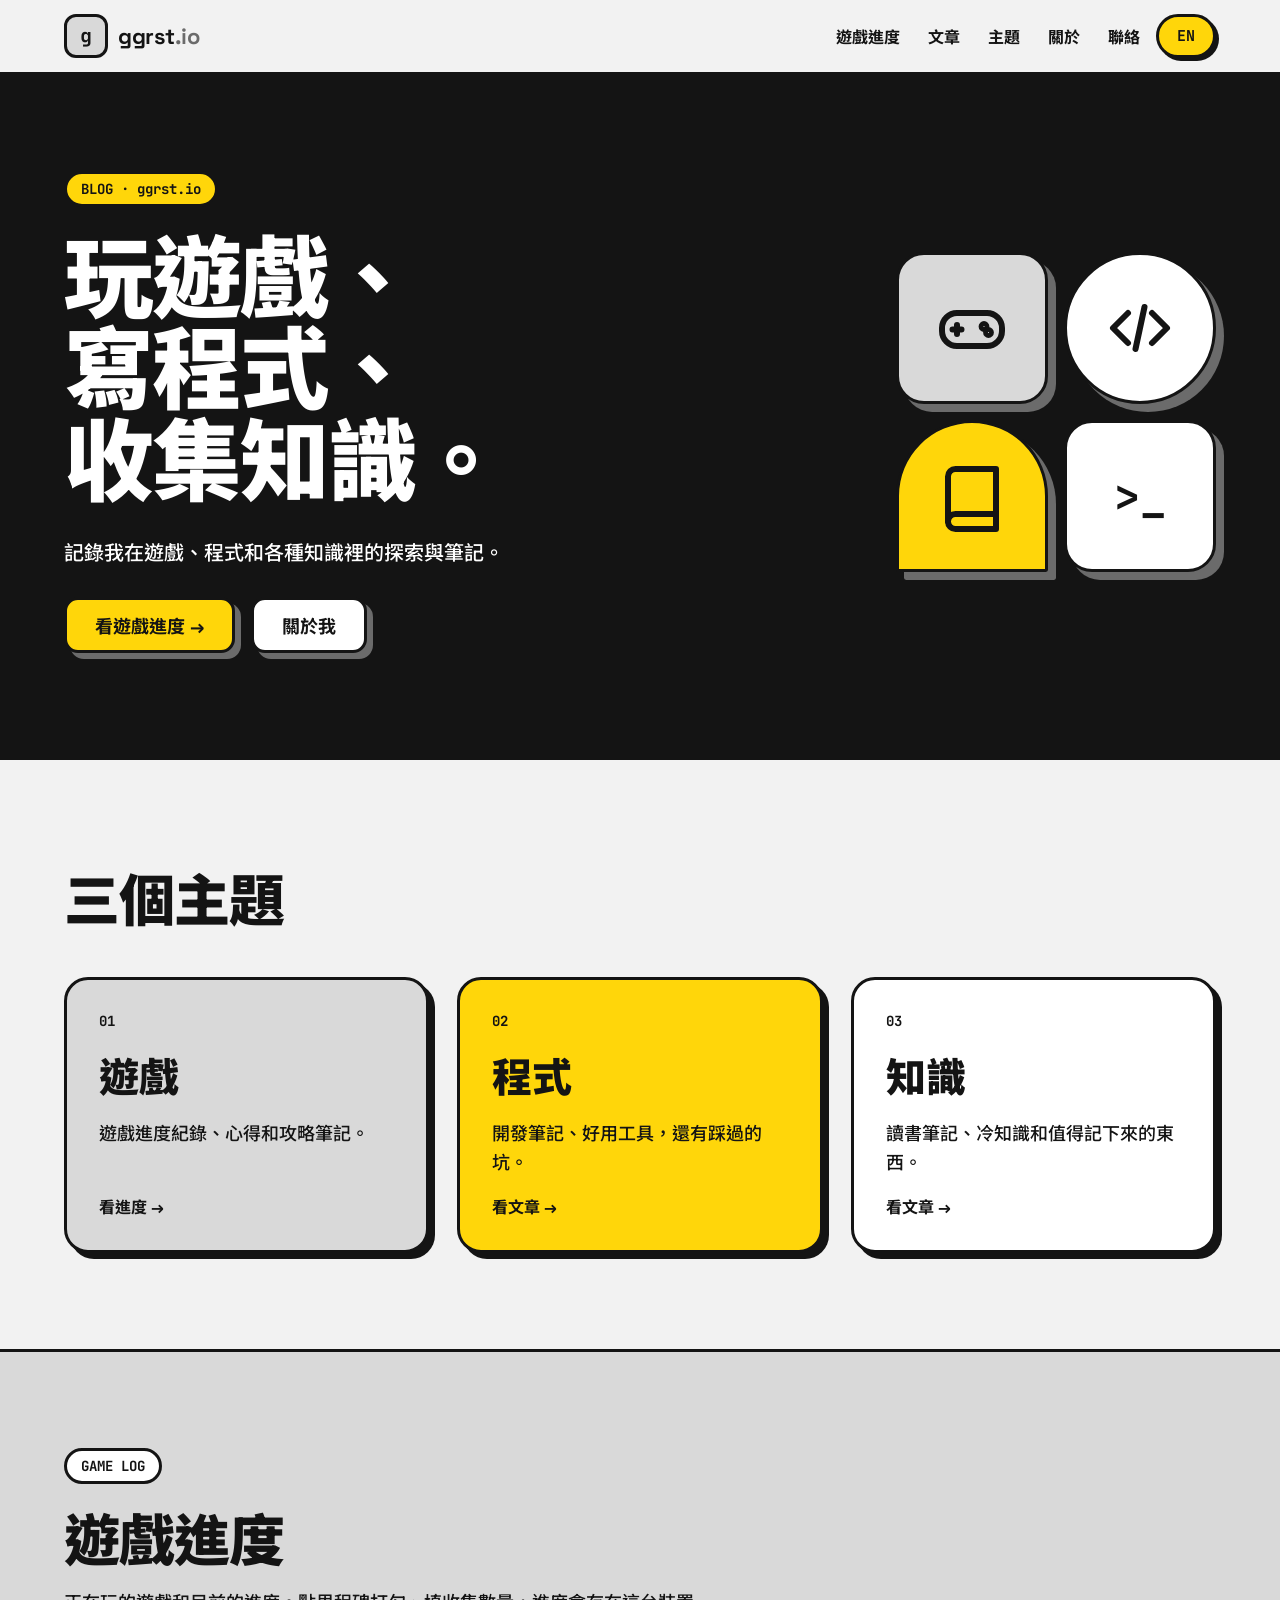
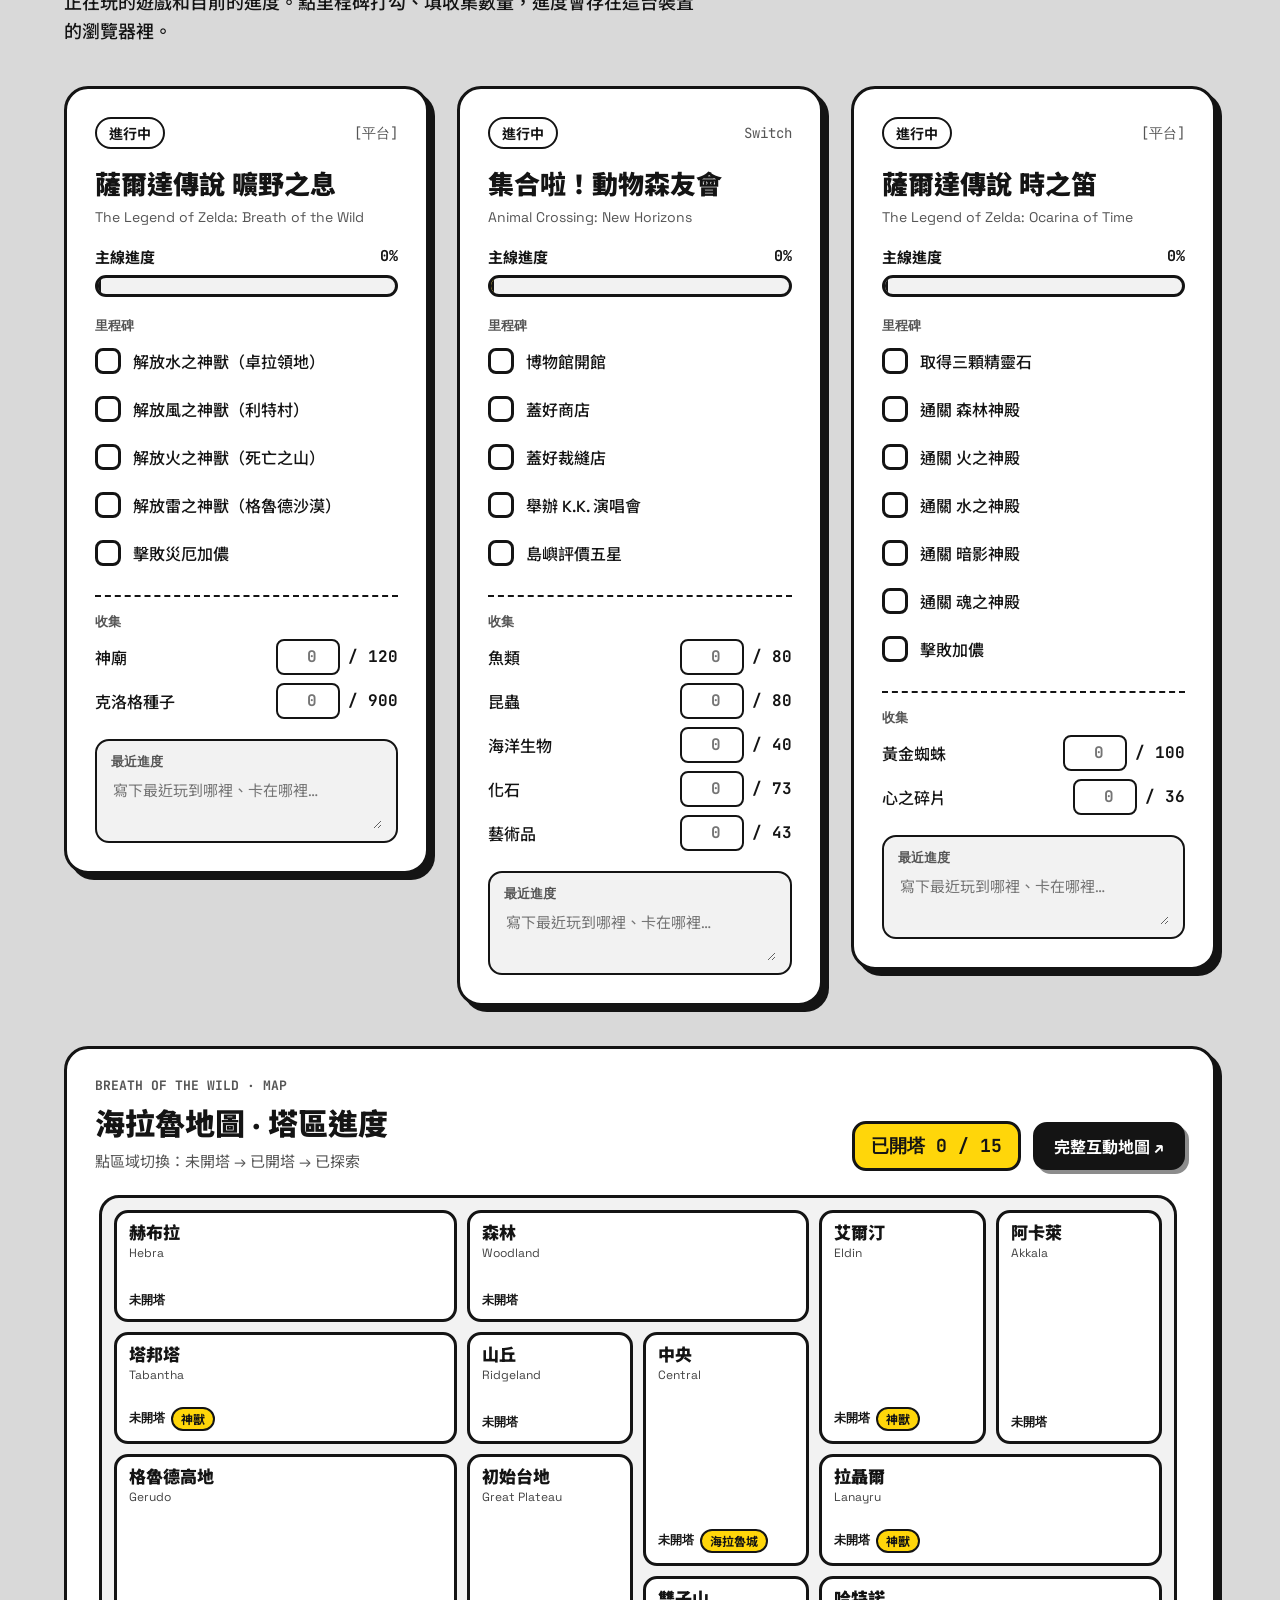
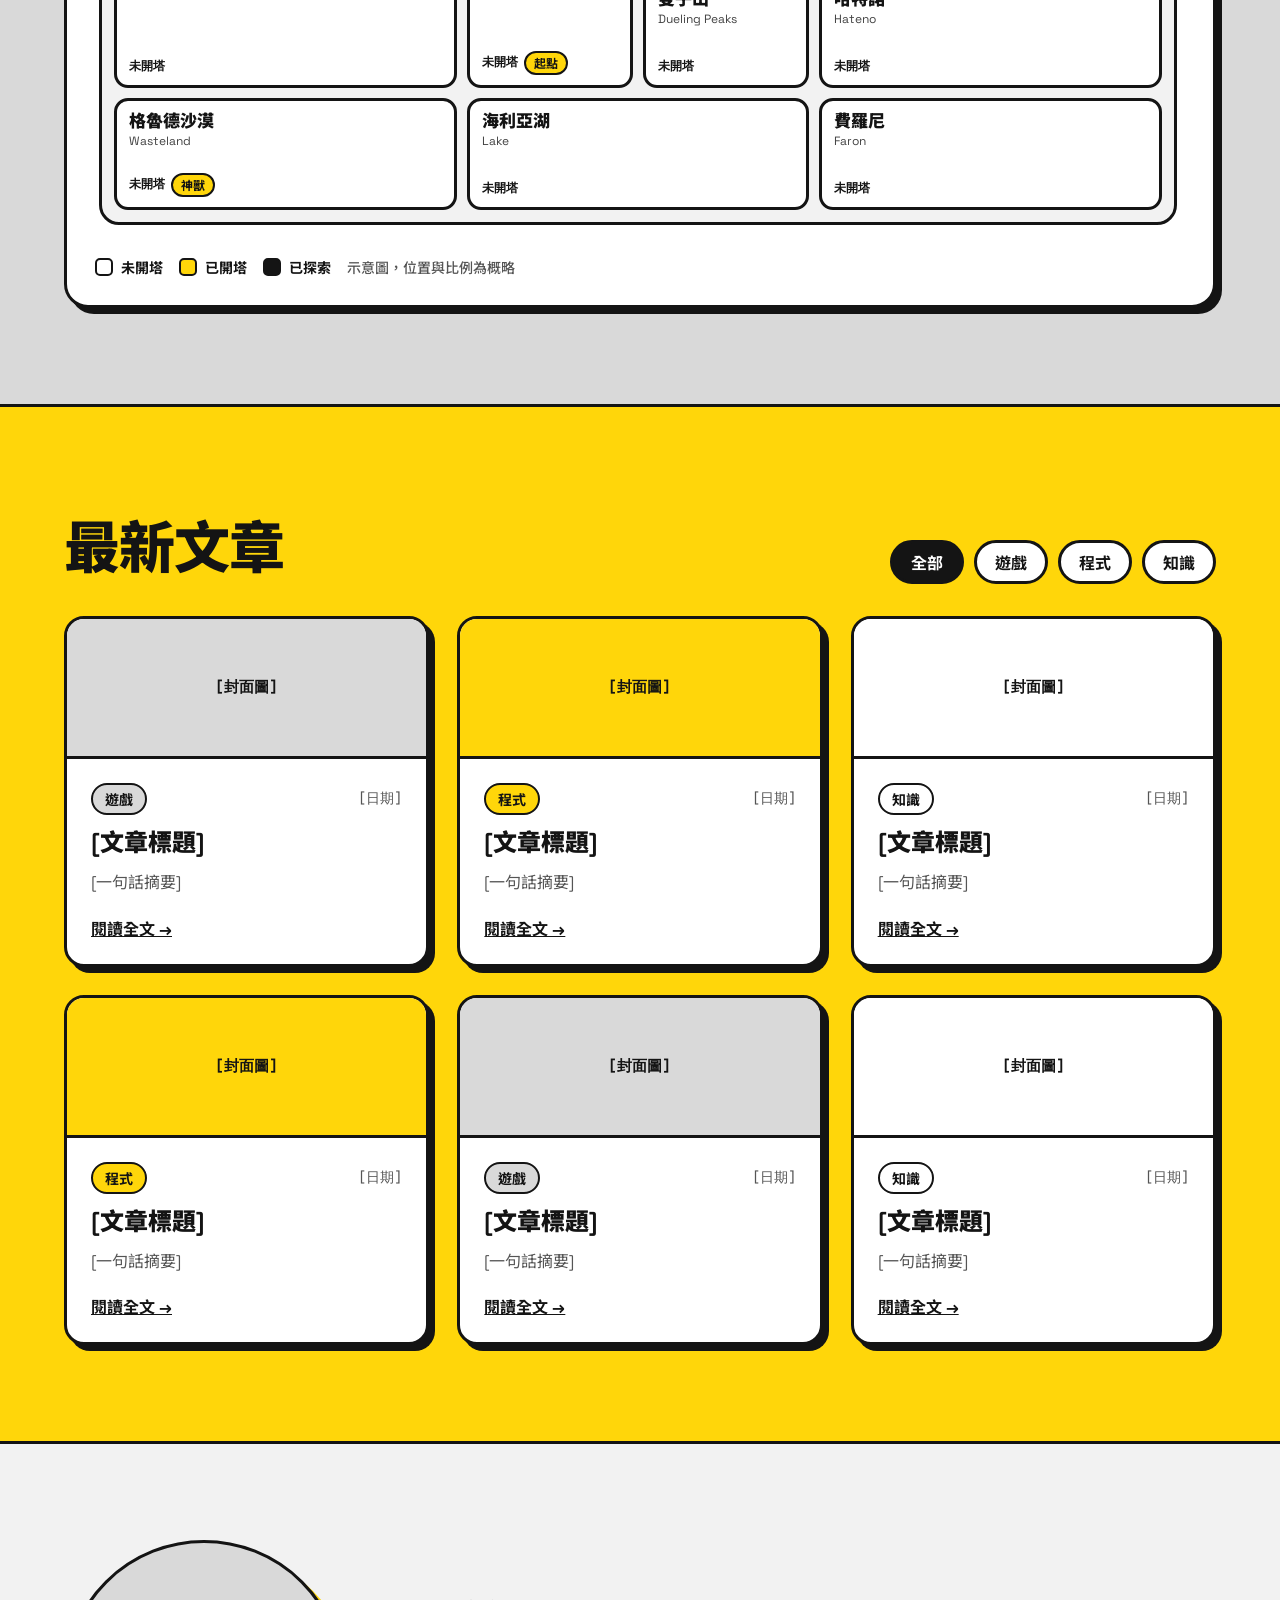
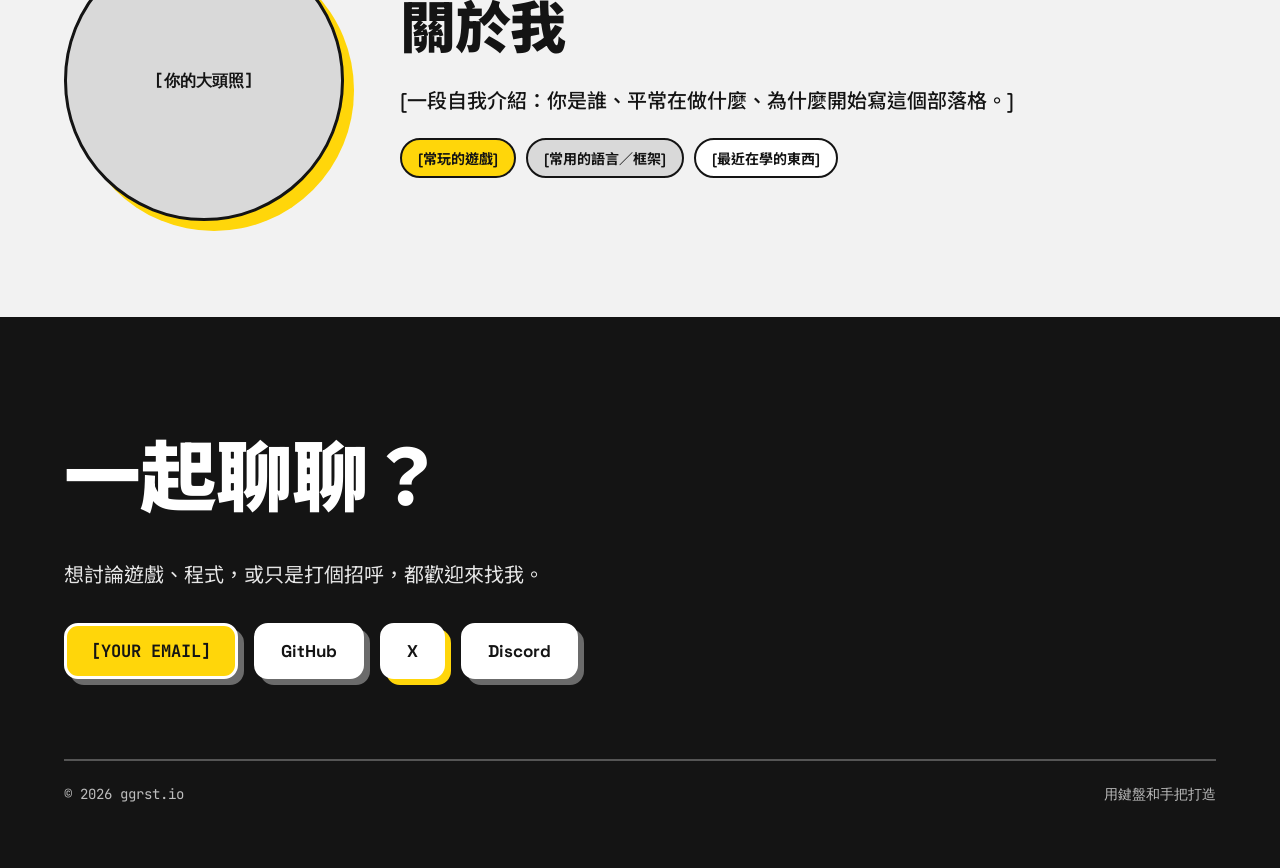
==== index.html @ 43a7967f "[version]: main [bugtrack id]: [priority]: [problem]: [solution]: add CNAME and index.html files" ====
<!doctype html>
<html lang="zh-Hant">
<head>
<meta charset="utf-8">
<meta name="viewport" content="width=device-width, initial-scale=1">
<title>ggrst.io</title>
<meta name="description" content="ggrst.io — 遊戲、程式、知識的部落格與遊戲進度紀錄">
<link rel="preconnect" href="https://fonts.googleapis.com">
<link rel="preconnect" href="https://fonts.gstatic.com" crossorigin>
<link href="https://fonts.googleapis.com/css2?family=Space+Grotesk:wght@500;700&family=Noto+Sans+TC:wght@500;700;900&family=JetBrains+Mono:wght@500;700&display=swap" rel="stylesheet">
<style>
:root{--ink:#141414;--y:#FFD60A;--g:#D9D9D9;--bg:#F2F2F2;--mid:#555555;--sh:#6B6B6B}
*{box-sizing:border-box}
html{scroll-behavior:smooth}
body{margin:0;background:var(--bg);color:var(--ink);font-family:'Space Grotesk','Noto Sans TC',sans-serif}
a{color:var(--ink)}a:hover{color:var(--mid)}
button{cursor:pointer;font:inherit;color:inherit}
.wrap{max-width:1200px;margin:0 auto;padding:96px 24px;display:flex;flex-direction:column;gap:40px}
.mono{font-family:'JetBrains Mono',monospace}
.b3{border:3px solid var(--ink)}
.pill{border:2px solid var(--ink);border-radius:999px;padding:4px 12px;font-weight:700;font-size:14px;display:inline-block}
.kick{align-self:flex-start;border:3px solid var(--ink);border-radius:999px;padding:6px 14px;font-family:'JetBrains Mono',monospace;font-weight:700;font-size:14px;background:#fff}
h2{margin:0;font-weight:900;font-size:clamp(36px,4.5vw,56px);letter-spacing:-1px}
.btn{text-decoration:none;min-height:56px;padding:0 28px;display:inline-flex;align-items:center;border:3px solid var(--ink);border-radius:14px;font-weight:700;font-size:18px;color:var(--ink)}
.pop{transition:transform .15s ease,box-shadow .15s ease}
.pop:hover{transform:translate(-3px,-3px)}
.card{background:#fff;border:3px solid var(--ink);border-radius:24px;box-shadow:6px 6px 0 var(--ink)}
section{border-bottom:3px solid var(--ink)}
/* nav */
header{border-bottom:3px solid var(--ink);background:var(--bg);position:sticky;top:0;z-index:10}
header .in{max-width:1200px;margin:0 auto;padding:12px 24px;display:flex;flex-wrap:wrap;align-items:center;justify-content:space-between;gap:12px}
.logo{text-decoration:none;display:flex;align-items:center;gap:10px}
.logo i{width:44px;height:44px;background:var(--g);border:3px solid var(--ink);border-radius:12px;display:flex;align-items:center;justify-content:center;font-family:'JetBrains Mono',monospace;font-weight:700;font-style:normal;font-size:20px}
.logo b{font-size:22px;letter-spacing:-.5px}.logo b span{color:#6B6B6B}
nav{display:flex;flex-wrap:wrap;align-items:center;gap:4px}
nav a{text-decoration:none;font-weight:700;padding:12px}
#langBtn{min-height:44px;padding:0 18px;background:var(--y);border:3px solid var(--ink);border-radius:999px;font-family:'JetBrains Mono',monospace;font-weight:700;font-size:15px;box-shadow:3px 3px 0 var(--ink)}
/* hero */
#top{background:var(--ink);overflow:hidden}
#top .wrap{flex-direction:row;flex-wrap:wrap;align-items:center;gap:48px;padding-bottom:104px}
.hero-l{flex:999 1 560px;min-width:0;display:flex;flex-direction:column;gap:28px}
.hero-l h1{margin:0;font-weight:900;font-size:clamp(48px,7vw,104px);line-height:1.02;letter-spacing:-2px;color:#fff;white-space:pre-line}
.hero-l p{margin:0;max-width:560px;font-size:20px;line-height:1.6;color:#fff;font-weight:500}
.hero-r{flex:1 1 320px;min-width:0;display:grid;grid-template-columns:repeat(2,minmax(0,1fr));gap:16px}
.tile{aspect-ratio:1;border:3px solid var(--ink);box-shadow:8px 8px 0 var(--sh);display:flex;align-items:center;justify-content:center}
/* topics */
.grid3{display:grid;grid-template-columns:repeat(auto-fit,minmax(260px,1fr));gap:28px}
.topic{text-decoration:none;color:var(--ink);border:3px solid var(--ink);border-radius:24px;padding:32px;box-shadow:6px 6px 0 var(--ink);display:flex;flex-direction:column;gap:16px;min-height:240px}
.topic .n{font-family:'JetBrains Mono',monospace;font-weight:700;font-size:14px}
.topic .t{font-weight:900;font-size:40px}
.topic .d{font-size:18px;line-height:1.6;font-weight:500}
.topic .m{margin-top:auto;font-weight:700}
/* games */
#games{background:var(--g)}
.games{display:grid;grid-template-columns:repeat(auto-fit,minmax(320px,1fr));gap:28px;align-items:start}
.game{padding:28px;display:flex;flex-direction:column;gap:20px}
.game h3{margin:0;font-weight:900;font-size:26px;line-height:1.25}
.lab{font-family:'JetBrains Mono',monospace;font-weight:700;font-size:13px;color:var(--mid)}
.bar{height:22px;background:var(--bg);border:3px solid var(--ink);border-radius:999px;overflow:hidden}
.bar i{display:block;height:100%;border-right:3px solid var(--ink);transition:width .25s ease}
.ms{min-height:44px;padding:6px 0;background:none;border:none;display:flex;align-items:center;gap:12px;text-align:left;font-size:16px;font-weight:500;width:100%}
.box{flex-shrink:0;width:26px;height:26px;border:3px solid var(--ink);border-radius:8px;background:#fff;display:flex;align-items:center;justify-content:center}
.ms[aria-pressed="true"] .box{background:var(--ink)}
.ms[aria-pressed="true"] .box svg{display:block}.box svg{display:none}
.row{display:flex;justify-content:space-between;gap:12px;font-size:16px}
.count{width:64px;text-align:right;font-family:'JetBrains Mono',monospace;font-weight:700;font-size:16px;border:2px solid var(--ink);border-radius:8px;padding:4px 6px;background:#fff;min-height:36px}
.note{background:var(--bg);border:2px solid var(--ink);border-radius:14px;padding:12px 14px;display:flex;flex-direction:column;gap:6px}
.note textarea{font:inherit;font-size:15px;line-height:1.6;border:none;background:transparent;resize:vertical;min-height:52px;outline:none;color:var(--ink)}
/* map */
.map-wrap{overflow-x:auto;padding:4px 8px 12px 4px}
.map{min-width:720px;display:grid;grid-template-columns:repeat(6,minmax(0,1fr));grid-template-rows:repeat(5,112px);grid-template-areas:'hebra hebra woodland woodland eldin akkala' 'tabantha tabantha ridgeland central eldin akkala' 'gerudo gerudo plateau central lanayru lanayru' 'gerudo gerudo plateau dueling hateno hateno' 'wasteland wasteland lake lake faron faron';gap:10px;background:var(--bg);border:3px solid var(--ink);border-radius:20px;padding:12px}
.reg{border:3px solid var(--ink);border-radius:14px;padding:10px 12px;display:flex;flex-direction:column;align-items:flex-start;justify-content:space-between;gap:4px;text-align:left;background:#fff}
.reg[data-s="1"]{background:var(--y)}
.reg[data-s="2"]{background:var(--ink);color:#fff}
.reg .nm{font-weight:900;font-size:17px;line-height:1.2}
.reg .sb{font-size:12px;opacity:.8}
.reg .st{font-family:'JetBrains Mono',monospace;font-weight:700;font-size:12px}
.mark{background:var(--y);color:var(--ink);border:2px solid var(--ink);border-radius:999px;padding:1px 8px;font-weight:700;font-size:12px}
.legend{display:flex;flex-wrap:wrap;align-items:center;gap:16px;font-size:14px;font-weight:500}
.legend span{display:flex;align-items:center;gap:8px}
.sw{width:18px;height:18px;border:2px solid var(--ink);border-radius:5px}
/* posts */
#posts{background:var(--y)}
.filters{display:flex;flex-wrap:wrap;gap:10px}
.filters button{min-height:44px;padding:0 18px;background:#fff;border:3px solid var(--ink);border-radius:999px;font-weight:700;font-size:16px}
.filters button[aria-pressed="true"]{background:var(--ink);color:#fff}
.posts{display:grid;grid-template-columns:repeat(auto-fill,minmax(300px,1fr));gap:28px}
.post{background:#fff;border:3px solid var(--ink);border-radius:20px;box-shadow:6px 6px 0 var(--ink);overflow:hidden;display:flex;flex-direction:column}
.post .cv{height:140px;border-bottom:3px solid var(--ink);display:flex;align-items:center;justify-content:center;font-family:'JetBrains Mono',monospace;font-weight:700;font-size:15px}
.post .bd{padding:24px;display:flex;flex-direction:column;gap:12px;flex-grow:1}
.post h3{margin:0;font-weight:900;font-size:24px;line-height:1.3}
.post p{margin:0;font-size:16px;line-height:1.6;color:var(--mid)}
/* about */
#about .wrap{flex-direction:row;flex-wrap:wrap;align-items:center;gap:56px}
.avatar{flex:1 1 280px;min-width:0;max-width:360px;aspect-ratio:1;background:var(--g);border:3px solid var(--ink);border-radius:999px;box-shadow:10px 10px 0 var(--y);display:flex;align-items:center;justify-content:center;text-align:center;font-family:'JetBrains Mono',monospace;font-weight:700;padding:24px}
/* contact */
#contact{background:var(--ink);color:#fff;border-bottom:none}
#contact h2{font-size:clamp(40px,6vw,80px);color:#fff}
.cbtn{text-decoration:none;min-height:56px;padding:0 24px;display:inline-flex;align-items:center;background:#fff;color:var(--ink);border:3px solid #fff;border-radius:14px;font-weight:700;font-size:17px;box-shadow:6px 6px 0 var(--sh)}
footer{margin-top:48px;padding-top:24px;border-top:2px solid var(--mid);display:flex;flex-wrap:wrap;justify-content:space-between;gap:12px;font-family:'JetBrains Mono',monospace;font-size:14px;color:#BDBDBD}
</style>
</head>
<body>

<header>
<div class="in">
<a href="#top" class="logo"><i>g</i><b>ggrst<span>.io</span></b></a>
<nav>
<a href="#games" data-i="navGames"></a>
<a href="#posts" data-i="navPosts"></a>
<a href="#topics" data-i="navTopics"></a>
<a href="#about" data-i="navAbout"></a>
<a href="#contact" data-i="navContact"></a>
<button id="langBtn"></button>
</nav>
</div>
</header>

<section id="top">
<div class="wrap">
<div class="hero-l">
<span class="kick" style="background:var(--y)">BLOG · ggrst.io</span>
<h1 data-i="heroTitle"></h1>
<p data-i="heroSub"></p>
<div style="display:flex;flex-wrap:wrap;gap:16px">
<a href="#games" class="btn pop" style="background:var(--y);box-shadow:6px 6px 0 var(--sh)" data-i="cta1"></a>
<a href="#about" class="btn pop" style="background:#fff;box-shadow:6px 6px 0 var(--sh)" data-i="cta2"></a>
</div>
</div>
<div class="hero-r" aria-hidden="true">
<div class="tile" style="background:var(--g);border-radius:28px"><svg width="72" height="72" viewBox="0 0 24 24" fill="none" stroke="#141414" stroke-width="2" stroke-linecap="round" stroke-linejoin="round"><rect x="2" y="7" width="20" height="11" rx="5"/><path d="M7 11v3M5.5 12.5h3"/><circle cx="16" cy="11.5" r=".8"/><circle cx="17.5" cy="13.5" r=".8"/></svg></div>
<div class="tile" style="background:#fff;border-radius:999px"><svg width="72" height="72" viewBox="0 0 24 24" fill="none" stroke="#141414" stroke-width="2" stroke-linecap="round" stroke-linejoin="round"><path d="M8 7l-5 5 5 5M16 7l5 5-5 5M13.5 5l-3 14"/></svg></div>
<div class="tile" style="background:var(--y);border-radius:999px 999px 28px 28px"><svg width="72" height="72" viewBox="0 0 24 24" fill="none" stroke="#141414" stroke-width="2" stroke-linecap="round" stroke-linejoin="round"><path d="M4 5.5A2.5 2.5 0 0 1 6.5 3H20v15H6.5A2.5 2.5 0 0 0 4 20.5z"/><path d="M4 20.5A2.5 2.5 0 0 0 6.5 23H20v-5"/></svg></div>
<div class="tile mono" style="background:#fff;border-radius:28px;font-weight:700;font-size:44px">&gt;_</div>
</div>
</div>
</section>

<section id="topics">
<div class="wrap">
<h2 data-i="topicsTitle"></h2>
<div class="grid3">
<a href="#games" class="topic pop" style="background:var(--g)"><span class="n">01</span><span class="t" data-i="game"></span><span class="d" data-i="gameDesc"></span><span class="m" data-i="seeGames"></span></a>
<a href="#posts" class="topic pop" data-filter="code" style="background:var(--y)"><span class="n">02</span><span class="t" data-i="code"></span><span class="d" data-i="codeDesc"></span><span class="m" data-i="seePosts"></span></a>
<a href="#posts" class="topic pop" data-filter="know" style="background:#fff"><span class="n">03</span><span class="t" data-i="know"></span><span class="d" data-i="knowDesc"></span><span class="m" data-i="seePosts"></span></a>
</div>
</div>
</section>

<section id="games">
<div class="wrap">
<div style="display:flex;flex-direction:column;gap:12px">
<span class="kick">GAME LOG</span>
<h2 data-i="gamesTitle"></h2>
<p style="margin:0;font-size:18px;line-height:1.6;font-weight:500;max-width:640px" data-i="gamesSub"></p>
</div>
<div class="games" id="gameList"></div>

<article class="card" style="padding:28px;display:flex;flex-direction:column;gap:20px">
<div style="display:flex;flex-wrap:wrap;align-items:flex-end;justify-content:space-between;gap:16px">
<div style="display:flex;flex-direction:column;gap:6px">
<span class="lab">BREATH OF THE WILD · MAP</span>
<h3 style="margin:0;font-weight:900;font-size:30px" data-i="mapTitle"></h3>
<span style="font-size:15px;color:var(--mid)" data-i="mapHint"></span>
</div>
<div style="display:flex;flex-wrap:wrap;align-items:center;gap:12px">
<span class="mono b3" style="background:var(--y);border-radius:14px;padding:10px 16px;font-weight:700;font-size:18px"><span data-i="towersLabel"></span> <span id="towerCount">0</span> / 15</span>
<a href="https://game8.co/games/LoZ-BotW/archives/292501" target="_blank" rel="noopener" class="pop b3" style="text-decoration:none;min-height:48px;padding:0 18px;display:inline-flex;align-items:center;background:var(--ink);color:#fff;border-radius:14px;font-weight:700;box-shadow:4px 4px 0 #8C8C8C" data-i="fullMap"></a>
</div>
</div>
<div class="map-wrap"><div class="map" id="map" role="group"></div></div>
<div class="legend">
<span><i class="sw" style="background:#fff"></i><b data-i="st0"></b></span>
<span><i class="sw" style="background:var(--y)"></i><b data-i="st1"></b></span>
<span><i class="sw" style="background:var(--ink)"></i><b data-i="st2"></b></span>
<span style="color:var(--mid)" data-i="mapNote"></span>
</div>
</article>
</div>
</section>

<section id="posts">
<div class="wrap" style="gap:32px">
<div style="display:flex;flex-wrap:wrap;align-items:flex-end;justify-content:space-between;gap:20px">
<h2 data-i="postsTitle"></h2>
<div class="filters" id="filters" role="group"></div>
</div>
<div class="posts" id="postList"></div>
</div>
</section>

<section id="about">
<div class="wrap">
<div class="avatar" data-i="avatarPh"></div>
<div style="flex:999 1 480px;min-width:0;display:flex;flex-direction:column;gap:20px">
<h2 data-i="aboutTitle"></h2>
<p style="margin:0;font-size:20px;line-height:1.7;font-weight:500" data-i="aboutBody"></p>
<div style="display:flex;flex-wrap:wrap;gap:10px">
<span class="pill" style="background:var(--y);padding:8px 16px" data-i="chip1"></span>
<span class="pill" style="background:var(--g);padding:8px 16px" data-i="chip2"></span>
<span class="pill" style="background:#fff;padding:8px 16px" data-i="chip3"></span>
</div>
</div>
</div>
</section>

<section id="contact">
<div class="wrap" style="gap:32px;padding-bottom:64px">
<h2 data-i="contactTitle"></h2>
<p style="margin:0;font-size:20px;line-height:1.6;color:#E6E6E6;max-width:620px" data-i="contactSub"></p>
<div style="display:flex;flex-wrap:wrap;gap:16px">
<a href="mailto:hello@ggrst.io" class="cbtn pop mono" style="background:var(--y)">[YOUR EMAIL]</a>
<a href="https://github.com/" class="cbtn pop">GitHub</a>
<a href="https://x.com/" class="cbtn pop" style="box-shadow:6px 6px 0 var(--y)">X</a>
<a href="https://discord.com/" class="cbtn pop">Discord</a>
</div>
<footer><span>© 2026 ggrst.io</span><span data-i="footer"></span></footer>
</div>
</section>

<script>
(function () {
  var T = {
    zh: {
      navGames: '遊戲進度', navPosts: '文章', navTopics: '主題', navAbout: '關於', navContact: '聯絡',
      langBtn: 'EN', langAria: 'Switch to English',
      heroTitle: '玩遊戲、\n寫程式、\n收集知識。',
      heroSub: '記錄我在遊戲、程式和各種知識裡的探索與筆記。',
      cta1: '看遊戲進度 →', cta2: '關於我',
      topicsTitle: '三個主題', seePosts: '看文章 →', seeGames: '看進度 →',
      game: '遊戲', code: '程式', know: '知識', all: '全部',
      gameDesc: '遊戲進度紀錄、心得和攻略筆記。',
      codeDesc: '開發筆記、好用工具，還有踩過的坑。',
      knowDesc: '讀書筆記、冷知識和值得記下來的東西。',
      gamesTitle: '遊戲進度', gamesSub: '正在玩的遊戲和目前的進度。點里程碑打勾、填收集數量，進度會存在這台裝置的瀏覽器裡。',
      progress: '主線進度', milestones: '里程碑', collect: '收集', lastNote: '最近進度', notePh: '寫下最近玩到哪裡、卡在哪裡…',
      playing: '進行中', cleared: '已破關', platformPh: '[平台]',
      mapTitle: '海拉魯地圖 · 塔區進度', mapHint: '點區域切換：未開塔 → 已開塔 → 已探索',
      towersLabel: '已開塔', fullMap: '完整互動地圖 ↗', st0: '未開塔', st1: '已開塔', st2: '已探索', mapNote: '示意圖，位置與比例為概略',
      beast: '神獸', castle: '海拉魯城', start: '起點',
      postsTitle: '最新文章', filterAria: '依主題篩選',
      coverPh: '[封面圖]', datePh: '[日期]', titlePh: '[文章標題]', excerptPh: '[一句話摘要]', readMore: '閱讀全文 →',
      avatarPh: '[你的大頭照]', aboutTitle: '關於我',
      aboutBody: '[一段自我介紹：你是誰、平常在做什麼、為什麼開始寫這個部落格。]',
      chip1: '[常玩的遊戲]', chip2: '[常用的語言／框架]', chip3: '[最近在學的東西]',
      contactTitle: '一起聊聊？', contactSub: '想討論遊戲、程式，或只是打個招呼，都歡迎來找我。',
      footer: '用鍵盤和手把打造'
    },
    en: {
      navGames: 'Game log', navPosts: 'Posts', navTopics: 'Topics', navAbout: 'About', navContact: 'Contact',
      langBtn: '中文', langAria: '切換成中文',
      heroTitle: 'Play games.\nWrite code.\nCollect knowledge.',
      heroSub: 'Notes and explorations from games, code and everything worth knowing.',
      cta1: 'Game progress →', cta2: 'About me',
      topicsTitle: 'Three topics', seePosts: 'See posts →', seeGames: 'See progress →',
      game: 'Games', code: 'Code', know: 'Knowledge', all: 'All',
      gameDesc: 'Progress logs, impressions and guide notes.',
      codeDesc: 'Dev notes, handy tools and the bugs I stepped on.',
      knowDesc: 'Reading notes, fun facts and things worth writing down.',
      gamesTitle: 'Game progress', gamesSub: 'What I am playing and how far I have got. Checkmarks, counts and notes are saved in this browser.',
      progress: 'Main progress', milestones: 'Milestones', collect: 'Collection', lastNote: 'Latest', notePh: 'Where you are now, and where you got stuck…',
      playing: 'Playing', cleared: 'Cleared', platformPh: '[Platform]',
      mapTitle: 'Hyrule map · Tower regions', mapHint: 'Tap a region: locked → tower active → explored',
      towersLabel: 'Towers', fullMap: 'Full interactive map ↗', st0: 'Tower locked', st1: 'Tower active', st2: 'Explored', mapNote: 'Schematic, positions and scale are approximate',
      beast: 'Divine Beast', castle: 'Hyrule Castle', start: 'Start',
      postsTitle: 'Latest posts', filterAria: 'Filter by topic',
      coverPh: '[Cover image]', datePh: '[Date]', titlePh: '[Post title]', excerptPh: '[One-line summary]', readMore: 'Read more →',
      avatarPh: '[Your photo]', aboutTitle: 'About me',
      aboutBody: '[A short intro: who you are, what you do, and why you started this blog.]',
      chip1: '[Games you play]', chip2: '[Languages / frameworks]', chip3: '[Currently learning]',
      contactTitle: "Let's talk?", contactSub: 'Games, code, or just saying hi. My inbox is open.',
      footer: 'Built with a keyboard and a controller'
    }
  };

  var GAMES = [
    { id: 'botw', color: '#141414', platform: null,
      zh: '薩爾達傳說 曠野之息', en: 'The Legend of Zelda: Breath of the Wild',
      items: [['解放水之神獸（卓拉領地）', 'Free the water Divine Beast (Zora’s Domain)'], ['解放風之神獸（利特村）', 'Free the wind Divine Beast (Rito Village)'], ['解放火之神獸（死亡之山）', 'Free the fire Divine Beast (Death Mountain)'], ['解放雷之神獸（格魯德沙漠）', 'Free the lightning Divine Beast (Gerudo Desert)'], ['擊敗災厄加儂', 'Defeat Calamity Ganon']],
      counts: [['神廟', 'Shrines', 120], ['克洛格種子', 'Korok seeds', 900]] },
    { id: 'acnh', color: '#FFD60A', platform: 'Switch',
      zh: '集合啦！動物森友會', en: 'Animal Crossing: New Horizons',
      items: [['博物館開館', 'Open the museum'], ['蓋好商店', 'Build the shop'], ['蓋好裁縫店', 'Build the tailor shop'], ['舉辦 K.K. 演唱會', 'Host the K.K. concert'], ['島嶼評價五星', 'Reach a 5-star island rating']],
      counts: [['魚類', 'Fish', 80], ['昆蟲', 'Bugs', 80], ['海洋生物', 'Sea creatures', 40], ['化石', 'Fossils', 73], ['藝術品', 'Art', 43]] },
    { id: 'oot', color: '#8C8C8C', platform: null,
      zh: '薩爾達傳說 時之笛', en: 'The Legend of Zelda: Ocarina of Time',
      items: [['取得三顆精靈石', 'Collect the three Spiritual Stones'], ['通關 森林神殿', 'Clear the Forest Temple'], ['通關 火之神殿', 'Clear the Fire Temple'], ['通關 水之神殿', 'Clear the Water Temple'], ['通關 暗影神殿', 'Clear the Shadow Temple'], ['通關 魂之神殿', 'Clear the Spirit Temple'], ['擊敗加儂', 'Defeat Ganon']],
      counts: [['黃金蜘蛛', 'Gold Skulltulas', 100], ['心之碎片', 'Pieces of Heart', 36]] }
  ];

  var REGIONS = [
    ['hebra', '赫布拉', 'Hebra', ''], ['woodland', '森林', 'Woodland', ''], ['eldin', '艾爾汀', 'Eldin', 'beast'],
    ['akkala', '阿卡萊', 'Akkala', ''], ['tabantha', '塔邦塔', 'Tabantha', 'beast'], ['ridgeland', '山丘', 'Ridgeland', ''],
    ['central', '中央', 'Central', 'castle'], ['gerudo', '格魯德高地', 'Gerudo', ''], ['plateau', '初始台地', 'Great Plateau', 'start'],
    ['lanayru', '拉聶爾', 'Lanayru', 'beast'], ['dueling', '雙子山', 'Dueling Peaks', ''], ['hateno', '哈特諾', 'Hateno', ''],
    ['wasteland', '格魯德沙漠', 'Wasteland', 'beast'], ['lake', '海利亞湖', 'Lake', ''], ['faron', '費羅尼', 'Faron', '']
  ];

  var POSTS = ['game', 'code', 'know', 'code', 'game', 'know'];
  var CAT_BG = { game: '#D9D9D9', code: '#FFD60A', know: '#FFFFFF' };

  var KEY = 'ggrst-state-v1';
  var S = { lang: 'zh', filter: 'all', done: {}, towers: {}, counts: {}, notes: {} };
  try { var saved = JSON.parse(localStorage.getItem(KEY) || 'null'); if (saved) for (var k in saved) S[k] = saved[k]; } catch (e) {}
  function save() { try { localStorage.setItem(KEY, JSON.stringify(S)); } catch (e) {} }

  function el(tag, attrs, kids) {
    var n = document.createElement(tag);
    if (attrs) for (var a in attrs) {
      if (a === 'text') n.textContent = attrs[a];
      else if (a === 'style') n.style.cssText = attrs[a];
      else if (a.slice(0, 2) === 'on') n.addEventListener(a.slice(2), attrs[a]);
      else n.setAttribute(a, attrs[a]);
    }
    (kids || []).forEach(function (c) { if (c) n.appendChild(c); });
    return n;
  }
  var CHECK = '<svg width="16" height="16" viewBox="0 0 24 24" fill="none" stroke="#FFD60A" stroke-width="4" stroke-linecap="round" stroke-linejoin="round" aria-hidden="true"><path d="M5 12.5l4.5 4.5L19 7.5"/></svg>';

  function renderGames(t, zh) {
    var root = document.getElementById('gameList');
    root.innerHTML = '';
    GAMES.forEach(function (g) {
      var n = 0;
      g.items.forEach(function (_, i) { if (S.done[g.id + ':' + i]) n++; });
      var pct = Math.round(n / g.items.length * 100);
      var name = zh ? g.zh : g.en;

      var ms = el('div', { style: 'display:flex;flex-direction:column;gap:4px' }, [el('span', { class: 'lab', text: t.milestones })]);
      g.items.forEach(function (it, i) {
        var key = g.id + ':' + i;
        var b = el('button', { class: 'ms', 'aria-pressed': S.done[key] ? 'true' : 'false', onclick: function () { S.done[key] = !S.done[key]; save(); render(); } });
        var box = el('span', { class: 'box', 'aria-hidden': 'true' }); box.innerHTML = CHECK;
        b.appendChild(box); b.appendChild(el('span', { text: zh ? it[0] : it[1] }));
        ms.appendChild(b);
      });

      var col = el('div', { style: 'display:flex;flex-direction:column;gap:8px;padding-top:16px;border-top:2px dashed #141414' }, [el('span', { class: 'lab', text: t.collect })]);
      g.counts.forEach(function (c, i) {
        var key = g.id + ':' + i;
        var label = zh ? c[0] : c[1];
        var inp = el('input', { class: 'count', type: 'number', min: '0', max: String(c[2]), inputmode: 'numeric', 'aria-label': label, placeholder: '0' });
        if (S.counts[key] != null) inp.value = S.counts[key];
        inp.addEventListener('change', function () { var v = Math.max(0, Math.min(c[2], parseInt(inp.value, 10) || 0)); inp.value = v; S.counts[key] = v; save(); });
        col.appendChild(el('label', { class: 'row', style: 'align-items:center' }, [
          el('span', { style: 'font-weight:500', text: label }),
          el('span', { class: 'mono', style: 'display:flex;align-items:center;gap:8px;font-weight:700' }, [inp, el('span', { text: '/ ' + c[2] })])
        ]));
      });

      var ta = el('textarea', { 'aria-label': t.lastNote, placeholder: t.notePh });
      ta.value = S.notes[g.id] || '';
      ta.addEventListener('input', function () { S.notes[g.id] = ta.value; save(); });

      var bar = el('div', { class: 'bar', role: 'progressbar', 'aria-valuemin': '0', 'aria-valuemax': '100', 'aria-valuenow': String(pct), 'aria-label': name }, [el('i', { style: 'width:' + pct + '%;background:' + g.color })]);

      root.appendChild(el('article', { class: 'card game' }, [
        el('div', { class: 'row', style: 'align-items:center' }, [
          el('span', { class: 'pill', style: 'background:' + (pct === 100 ? '#FFD60A' : '#FFFFFF'), text: pct === 100 ? t.cleared : t.playing }),
          el('span', { class: 'mono', style: 'font-size:14px;color:#555', text: g.platform || t.platformPh })
        ]),
        el('div', { style: 'display:flex;flex-direction:column;gap:6px' }, [el('h3', { text: name }), el('span', { style: 'font-size:14px;color:#555', text: zh ? g.en : g.zh })]),
        el('div', { style: 'display:flex;flex-direction:column;gap:8px' }, [
          el('div', { class: 'row', style: 'font-weight:700;font-size:15px' }, [el('span', { text: t.progress }), el('span', { class: 'mono', text: pct + '%' })]),
          bar
        ]),
        ms, col,
        el('label', { class: 'note' }, [el('span', { class: 'lab', text: t.lastNote }), ta])
      ]));
    });
  }

  function renderMap(t, zh) {
    var root = document.getElementById('map');
    root.setAttribute('aria-label', t.mapTitle);
    root.innerHTML = '';
    var labels = [t.st0, t.st1, t.st2], on = 0;
    REGIONS.forEach(function (r) {
      var s = S.towers[r[0]] || 0; if (s > 0) on++;
      var name = zh ? r[1] : r[2];
      var bottom = el('span', { style: 'display:flex;flex-wrap:wrap;align-items:center;gap:6px' }, [el('span', { class: 'st', text: labels[s] })]);
      if (r[3]) bottom.appendChild(el('span', { class: 'mark', text: t[r[3]] }));
      root.appendChild(el('button', { class: 'reg', 'data-s': String(s), style: 'grid-area:' + r[0], 'aria-label': name + ' · ' + labels[s],
        onclick: function () { S.towers[r[0]] = ((S.towers[r[0]] || 0) + 1) % 3; save(); render(); } }, [
        el('span', { style: 'display:flex;flex-direction:column;gap:2px' }, [el('span', { class: 'nm', text: name }), el('span', { class: 'sb', text: zh ? r[2] : r[1] })]),
        bottom
      ]));
    });
    document.getElementById('towerCount').textContent = on;
  }

  function renderPosts(t) {
    var f = document.getElementById('filters');
    f.setAttribute('aria-label', t.filterAria);
    f.innerHTML = '';
    ['all', 'game', 'code', 'know'].forEach(function (c) {
      f.appendChild(el('button', { 'aria-pressed': S.filter === c ? 'true' : 'false', text: t[c], onclick: function () { S.filter = c; save(); render(); } }));
    });
    var list = document.getElementById('postList');
    list.innerHTML = '';
    POSTS.filter(function (c) { return S.filter === 'all' || S.filter === c; }).forEach(function (c) {
      list.appendChild(el('article', { class: 'post pop' }, [
        el('div', { class: 'cv', 'aria-hidden': 'true', style: 'background:' + CAT_BG[c], text: t.coverPh }),
        el('div', { class: 'bd' }, [
          el('div', { class: 'row', style: 'align-items:center' }, [el('span', { class: 'pill', style: 'background:' + CAT_BG[c], text: t[c] }), el('span', { class: 'mono', style: 'font-size:14px;color:#555', text: t.datePh })]),
          el('h3', { text: t.titlePh }),
          el('p', { text: t.excerptPh }),
          el('a', { href: '#posts', style: 'margin-top:auto;font-weight:700;padding-top:8px', text: t.readMore })
        ])
      ]));
    });
  }

  function render() {
    var zh = S.lang === 'zh', t = T[S.lang];
    document.documentElement.lang = zh ? 'zh-Hant' : 'en';
    document.querySelectorAll('[data-i]').forEach(function (n) { n.textContent = t[n.getAttribute('data-i')]; });
    var lb = document.getElementById('langBtn');
    lb.textContent = t.langBtn; lb.setAttribute('aria-label', t.langAria);
    renderGames(t, zh); renderMap(t, zh); renderPosts(t);
  }

  document.getElementById('langBtn').addEventListener('click', function () { S.lang = S.lang === 'zh' ? 'en' : 'zh'; save(); render(); });
  document.querySelectorAll('[data-filter]').forEach(function (a) {
    a.addEventListener('click', function () { S.filter = a.getAttribute('data-filter'); save(); render(); });
  });
  render();
})();
</script>
</body>
</html>
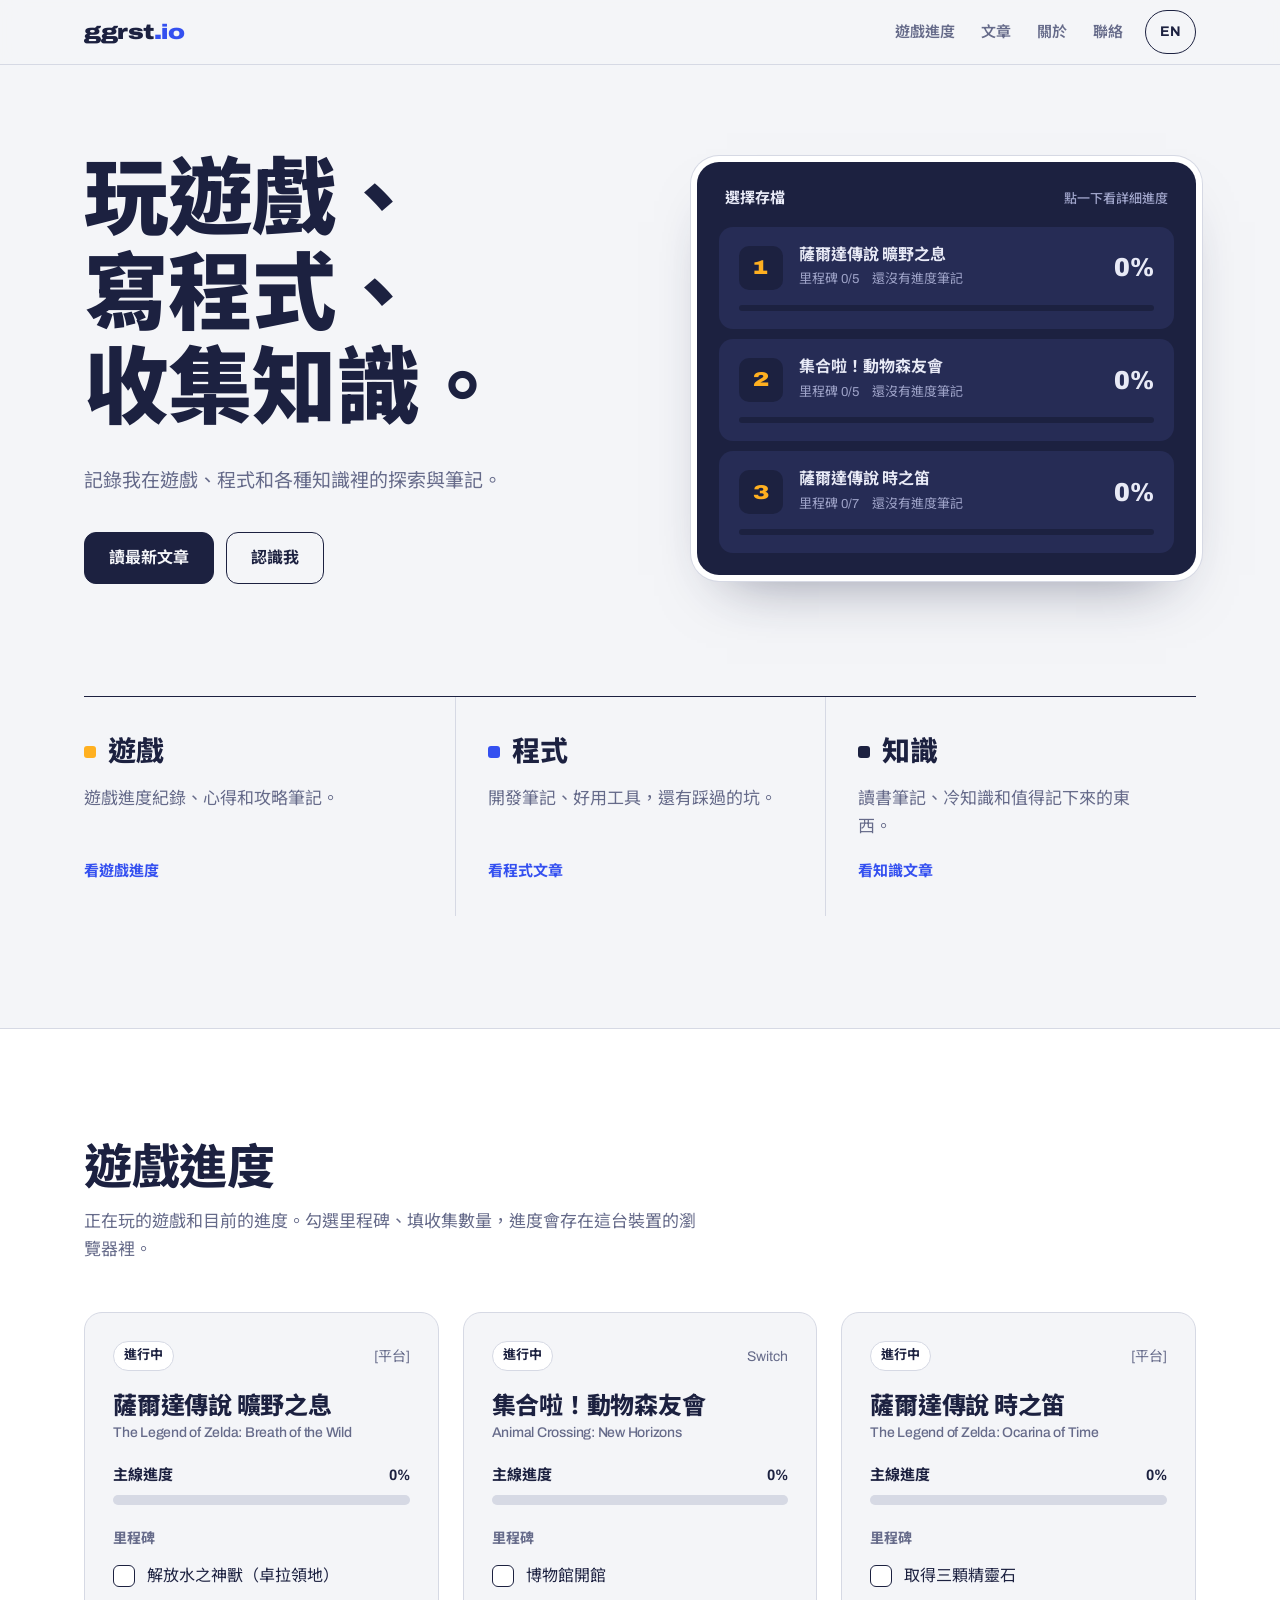
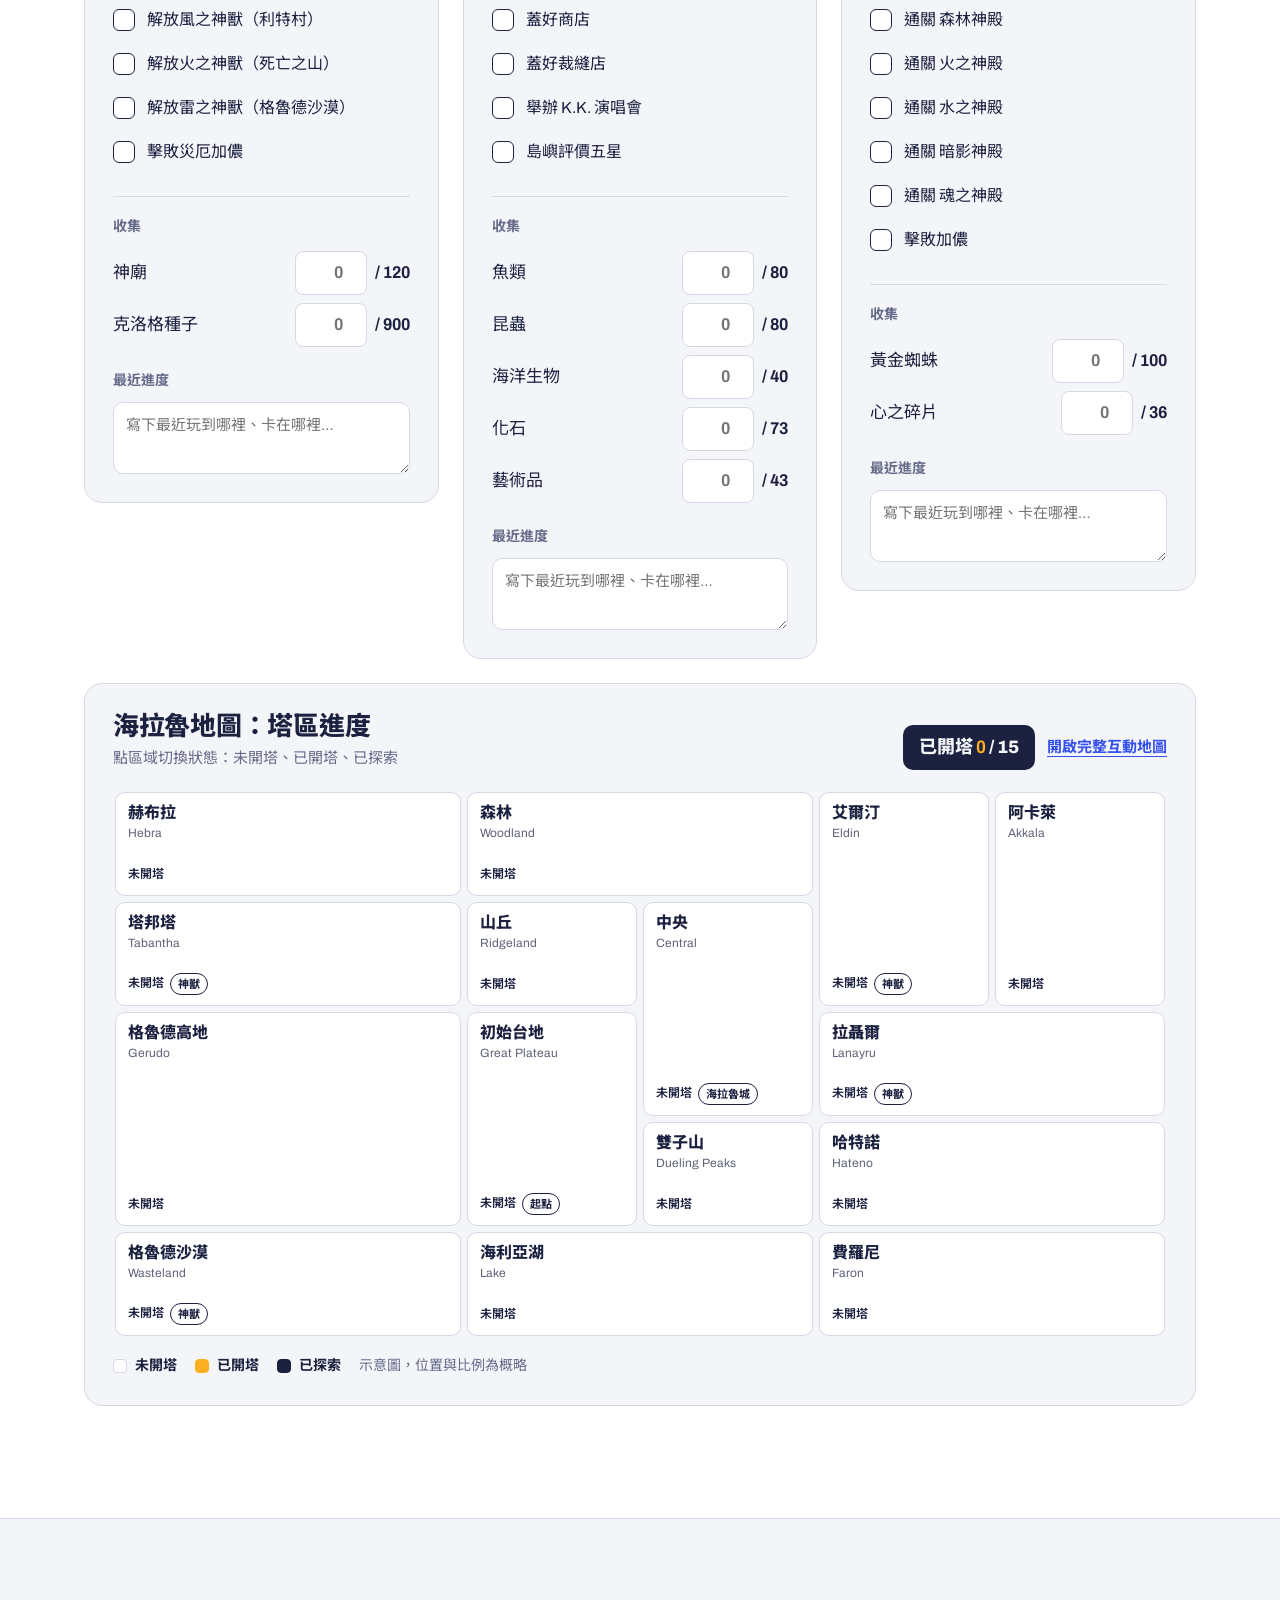
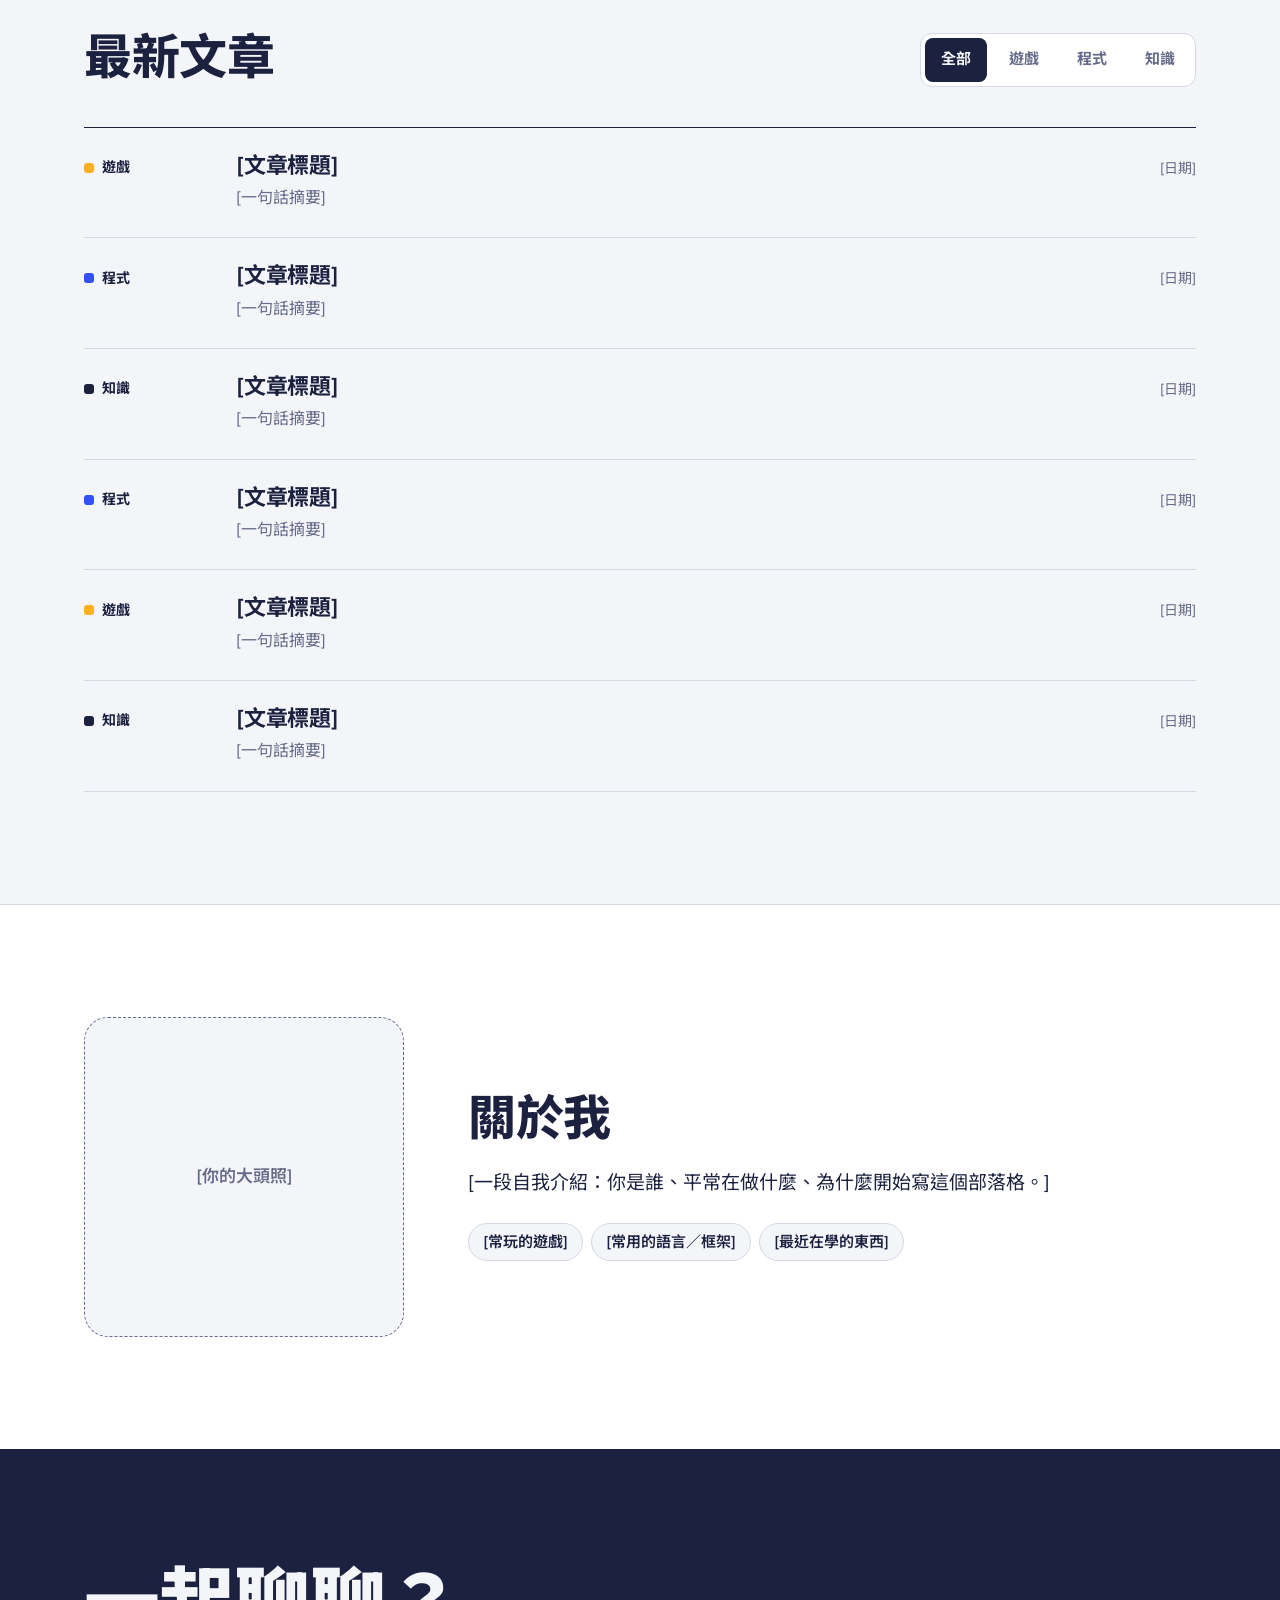
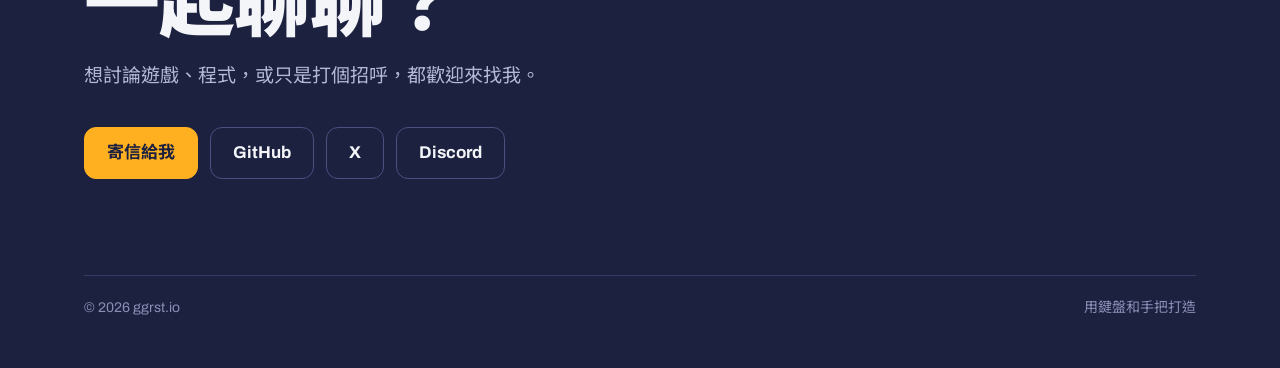
==== commit ca25946a: "[version]: main [bugtrack id]: [priority]: [problem]: site looked templated [solution]: redesign ind" ====
--- a/index.html
+++ b/index.html
@@ -7,108 +7,198 @@
 <meta name="description" content="ggrst.io — 遊戲、程式、知識的部落格與遊戲進度紀錄">
 <link rel="preconnect" href="https://fonts.googleapis.com">
 <link rel="preconnect" href="https://fonts.gstatic.com" crossorigin>
-<link href="https://fonts.googleapis.com/css2?family=Space+Grotesk:wght@500;700&family=Noto+Sans+TC:wght@500;700;900&family=JetBrains+Mono:wght@500;700&display=swap" rel="stylesheet">
+<link href="https://fonts.googleapis.com/css2?family=Archivo:wdth,wght@62..125,400..900&family=Noto+Sans+TC:wght@400;500;700;900&display=swap" rel="stylesheet">
 <style>
-:root{--ink:#141414;--y:#FFD60A;--g:#D9D9D9;--bg:#F2F2F2;--mid:#555555;--sh:#6B6B6B}
+:root{
+  --paper:#F4F5F8; --card:#FFFFFF; --ink:#1C2140; --cobalt:#3450F0; --amber:#FFB020;
+  --mute:#666B8A; --line:#D6D9E4; --screen:#1C2140; --screen-2:#262C55; --on-screen:#E8EAF6;
+  --sans:'Archivo','Noto Sans TC',system-ui,sans-serif;
+}
 *{box-sizing:border-box}
-html{scroll-behavior:smooth}
-body{margin:0;background:var(--bg);color:var(--ink);font-family:'Space Grotesk','Noto Sans TC',sans-serif}
-a{color:var(--ink)}a:hover{color:var(--mid)}
-button{cursor:pointer;font:inherit;color:inherit}
-.wrap{max-width:1200px;margin:0 auto;padding:96px 24px;display:flex;flex-direction:column;gap:40px}
-.mono{font-family:'JetBrains Mono',monospace}
-.b3{border:3px solid var(--ink)}
-.pill{border:2px solid var(--ink);border-radius:999px;padding:4px 12px;font-weight:700;font-size:14px;display:inline-block}
-.kick{align-self:flex-start;border:3px solid var(--ink);border-radius:999px;padding:6px 14px;font-family:'JetBrains Mono',monospace;font-weight:700;font-size:14px;background:#fff}
-h2{margin:0;font-weight:900;font-size:clamp(36px,4.5vw,56px);letter-spacing:-1px}
-.btn{text-decoration:none;min-height:56px;padding:0 28px;display:inline-flex;align-items:center;border:3px solid var(--ink);border-radius:14px;font-weight:700;font-size:18px;color:var(--ink)}
-.pop{transition:transform .15s ease,box-shadow .15s ease}
-.pop:hover{transform:translate(-3px,-3px)}
-.card{background:#fff;border:3px solid var(--ink);border-radius:24px;box-shadow:6px 6px 0 var(--ink)}
-section{border-bottom:3px solid var(--ink)}
-/* nav */
-header{border-bottom:3px solid var(--ink);background:var(--bg);position:sticky;top:0;z-index:10}
-header .in{max-width:1200px;margin:0 auto;padding:12px 24px;display:flex;flex-wrap:wrap;align-items:center;justify-content:space-between;gap:12px}
-.logo{text-decoration:none;display:flex;align-items:center;gap:10px}
-.logo i{width:44px;height:44px;background:var(--g);border:3px solid var(--ink);border-radius:12px;display:flex;align-items:center;justify-content:center;font-family:'JetBrains Mono',monospace;font-weight:700;font-style:normal;font-size:20px}
-.logo b{font-size:22px;letter-spacing:-.5px}.logo b span{color:#6B6B6B}
-nav{display:flex;flex-wrap:wrap;align-items:center;gap:4px}
-nav a{text-decoration:none;font-weight:700;padding:12px}
-#langBtn{min-height:44px;padding:0 18px;background:var(--y);border:3px solid var(--ink);border-radius:999px;font-family:'JetBrains Mono',monospace;font-weight:700;font-size:15px;box-shadow:3px 3px 0 var(--ink)}
+html{scroll-behavior:smooth;scroll-padding-top:84px}
+.skip{position:absolute;left:16px;top:-60px;z-index:20;background:var(--ink);color:var(--paper);padding:12px 16px;border-radius:8px;font-weight:700;text-decoration:none}
+.skip:focus{top:12px}
+main:focus{outline:none}
+@media (prefers-reduced-motion:reduce){html{scroll-behavior:auto}*{transition:none!important;animation:none!important}}
+body{margin:0;background:var(--paper);color:var(--ink);font-family:var(--sans);font-size:17px;line-height:1.65;-webkit-font-smoothing:antialiased}
+a{color:inherit}
+button,input,textarea{font:inherit;color:inherit}
+button{cursor:pointer}
+:focus-visible{outline:3px solid var(--cobalt);outline-offset:3px;border-radius:6px}
+.wrap{max-width:1160px;margin:0 auto;padding:0 24px}
+section{padding:112px 0}
+h1,h2,h3{margin:0;font-weight:800;letter-spacing:-.01em;line-height:1.15}
+h2{font-size:clamp(32px,4vw,48px);font-stretch:112%}
+.lede{margin:12px 0 0;max-width:36em;color:var(--mute)}
+.num{font-variant-numeric:tabular-nums;font-stretch:90%}
+
+/* header */
+header{position:sticky;top:0;z-index:10;background:color-mix(in srgb,var(--paper) 88%,transparent);backdrop-filter:blur(10px);border-bottom:1px solid var(--line)}
+header .wrap{display:flex;align-items:center;justify-content:space-between;gap:16px;min-height:64px;flex-wrap:wrap}
+.logo{text-decoration:none;font-weight:900;font-size:21px;font-stretch:125%;letter-spacing:-.02em}
+.logo span{color:var(--cobalt)}
+nav{display:flex;align-items:center;gap:2px;flex-wrap:wrap}
+nav a{text-decoration:none;font-weight:600;font-size:15px;min-height:44px;display:inline-flex;align-items:center;padding:0 12px;border-radius:8px;color:var(--mute)}
+nav a:hover{color:var(--ink);background:var(--card)}
+#langBtn{margin-left:8px;min-height:44px;padding:0 14px;border:1.5px solid var(--ink);border-radius:999px;background:transparent;font-weight:700;font-size:14px}
+#langBtn:hover{background:var(--ink);color:var(--paper)}
+
 /* hero */
-#top{background:var(--ink);overflow:hidden}
-#top .wrap{flex-direction:row;flex-wrap:wrap;align-items:center;gap:48px;padding-bottom:104px}
-.hero-l{flex:999 1 560px;min-width:0;display:flex;flex-direction:column;gap:28px}
-.hero-l h1{margin:0;font-weight:900;font-size:clamp(48px,7vw,104px);line-height:1.02;letter-spacing:-2px;color:#fff;white-space:pre-line}
-.hero-l p{margin:0;max-width:560px;font-size:20px;line-height:1.6;color:#fff;font-weight:500}
-.hero-r{flex:1 1 320px;min-width:0;display:grid;grid-template-columns:repeat(2,minmax(0,1fr));gap:16px}
-.tile{aspect-ratio:1;border:3px solid var(--ink);box-shadow:8px 8px 0 var(--sh);display:flex;align-items:center;justify-content:center}
+#top{padding:88px 0 112px}
+#top .wrap{display:grid;grid-template-columns:minmax(0,1.1fr) minmax(0,1fr);gap:64px;align-items:center}
+.hero-l h1{font-size:clamp(46px,6.6vw,92px);font-weight:900;font-stretch:118%;line-height:1.04;letter-spacing:-.025em;white-space:pre-line}
+:lang(zh-Hant) .hero-l h1{letter-spacing:0;line-height:1.12}
+.hero-l p{margin:28px 0 0;font-size:19px;max-width:30em;color:var(--mute)}
+.hero-links{margin-top:36px;display:flex;flex-wrap:wrap;gap:12px}
+.btn{text-decoration:none;min-height:52px;padding:0 24px;display:inline-flex;align-items:center;border-radius:12px;font-weight:700;font-size:16px;border:1.5px solid var(--ink)}
+.btn-solid{background:var(--ink);color:var(--paper)}
+.btn-solid:hover{background:var(--cobalt);border-color:var(--cobalt)}
+.btn-line:hover{background:var(--card)}
+
+/* save-file screen (the one loud element) */
+.screen{background:var(--screen);color:var(--on-screen);border-radius:22px;padding:22px;box-shadow:0 0 0 6px var(--card),0 0 0 7px var(--line),0 30px 60px -30px rgba(28,33,64,.55)}
+.screen-head{display:flex;justify-content:space-between;align-items:baseline;padding:2px 6px 16px;font-weight:700;font-size:15px}
+.screen-head small{font-weight:500;color:#9EA3C8;font-size:13px}
+.slots{display:flex;flex-direction:column;gap:10px}
+.slot{width:100%;text-align:left;background:var(--screen-2);border:2px solid transparent;border-radius:14px;padding:16px 18px;display:grid;grid-template-columns:auto 1fr auto;gap:4px 16px;align-items:center;color:inherit;transition:border-color .15s ease,transform .15s ease}
+.slot:hover,.slot:focus-visible{border-color:var(--amber);transform:translateX(4px);outline:none}
+.slot .no{grid-row:1/3;width:44px;height:44px;border-radius:10px;background:var(--screen);display:flex;align-items:center;justify-content:center;font-weight:900;font-size:20px;font-stretch:125%;color:var(--amber)}
+.slot .nm{font-weight:700;font-size:16px;line-height:1.3;min-width:0}
+.slot .pc{grid-row:1/3;grid-column:3;font-weight:900;font-size:26px;font-stretch:90%;font-variant-numeric:tabular-nums}
+.slot .pc.done{color:var(--amber)}
+.slot .meta{font-size:13px;color:#9EA3C8;min-width:0;white-space:nowrap;overflow:hidden;text-overflow:ellipsis}
+.slot .sbar{grid-column:1/4;height:6px;border-radius:99px;background:var(--screen);overflow:hidden;margin-top:10px}
+.slot .sbar i{display:block;height:100%;background:var(--amber);border-radius:99px;transform-origin:left;transform:scaleX(0);transition:transform .9s cubic-bezier(.2,.8,.2,1)}
+
 /* topics */
-.grid3{display:grid;grid-template-columns:repeat(auto-fit,minmax(260px,1fr));gap:28px}
-.topic{text-decoration:none;color:var(--ink);border:3px solid var(--ink);border-radius:24px;padding:32px;box-shadow:6px 6px 0 var(--ink);display:flex;flex-direction:column;gap:16px;min-height:240px}
-.topic .n{font-family:'JetBrains Mono',monospace;font-weight:700;font-size:14px}
-.topic .t{font-weight:900;font-size:40px}
-.topic .d{font-size:18px;line-height:1.6;font-weight:500}
-.topic .m{margin-top:auto;font-weight:700}
+#topics{padding-top:0}
+.topics{display:grid;grid-template-columns:repeat(3,minmax(0,1fr));border-top:1.5px solid var(--ink)}
+.topic{text-decoration:none;padding:32px 32px 32px 0;display:flex;flex-direction:column;gap:10px}
+.topic + .topic{padding-left:32px;border-left:1px solid var(--line)}
+.topic .t{font-weight:800;font-size:28px;font-stretch:115%;display:flex;align-items:center;gap:12px}
+.topic .t i{width:12px;height:12px;border-radius:3px;flex:none}
+.topic .d{color:var(--mute);max-width:24em}
+.topic .m{margin-top:auto;padding-top:8px;font-weight:700;font-size:15px;color:var(--cobalt)}
+.topic:hover .m{text-decoration:underline;text-underline-offset:4px}
+
 /* games */
-#games{background:var(--g)}
-.games{display:grid;grid-template-columns:repeat(auto-fit,minmax(320px,1fr));gap:28px;align-items:start}
-.game{padding:28px;display:flex;flex-direction:column;gap:20px}
-.game h3{margin:0;font-weight:900;font-size:26px;line-height:1.25}
-.lab{font-family:'JetBrains Mono',monospace;font-weight:700;font-size:13px;color:var(--mid)}
-.bar{height:22px;background:var(--bg);border:3px solid var(--ink);border-radius:999px;overflow:hidden}
-.bar i{display:block;height:100%;border-right:3px solid var(--ink);transition:width .25s ease}
-.ms{min-height:44px;padding:6px 0;background:none;border:none;display:flex;align-items:center;gap:12px;text-align:left;font-size:16px;font-weight:500;width:100%}
-.box{flex-shrink:0;width:26px;height:26px;border:3px solid var(--ink);border-radius:8px;background:#fff;display:flex;align-items:center;justify-content:center}
+#games{background:var(--card);border-block:1px solid var(--line)}
+.games{margin-top:48px;display:grid;grid-template-columns:repeat(auto-fit,minmax(320px,1fr));gap:24px;align-items:start}
+.game{border:1px solid var(--line);border-radius:18px;padding:28px;display:flex;flex-direction:column;gap:22px;background:var(--paper);scroll-margin-top:88px}
+.game.flash{animation:flash 1.2s ease}
+@keyframes flash{0%,40%{box-shadow:0 0 0 3px var(--amber)}100%{box-shadow:0 0 0 0 transparent}}
+.game-top{display:flex;justify-content:space-between;align-items:center;gap:12px;font-size:14px;color:var(--mute)}
+.status{font-weight:700;font-size:13px;padding:3px 10px;border-radius:99px;background:var(--card);border:1px solid var(--line);color:var(--ink)}
+.status.done{background:var(--amber);border-color:var(--amber)}
+.game h3{font-size:24px}
+.game .alt{display:block;margin-top:4px;font-size:14px;color:var(--mute);font-weight:500}
+.prog{display:flex;flex-direction:column;gap:8px}
+.prog .row{font-weight:700;font-size:15px}
+.row{display:flex;justify-content:space-between;align-items:center;gap:12px}
+.bar{height:10px;background:var(--line);border-radius:99px;overflow:hidden}
+.bar i{display:block;height:100%;background:var(--ink);border-radius:99px;transform-origin:left;transition:transform .3s ease}
+.bar.done i{background:var(--amber)}
+.group-t{font-weight:700;font-size:14px;color:var(--mute);margin-bottom:4px}
+.ms{min-height:44px;padding:4px 0;background:none;border:none;display:flex;align-items:center;gap:12px;text-align:left;font-size:16px;width:100%}
+.box{flex-shrink:0;width:22px;height:22px;border:1.5px solid var(--ink);border-radius:6px;background:var(--card);display:flex;align-items:center;justify-content:center;transition:background .15s ease}
+.box svg{display:none}
 .ms[aria-pressed="true"] .box{background:var(--ink)}
-.ms[aria-pressed="true"] .box svg{display:block}.box svg{display:none}
-.row{display:flex;justify-content:space-between;gap:12px;font-size:16px}
-.count{width:64px;text-align:right;font-family:'JetBrains Mono',monospace;font-weight:700;font-size:16px;border:2px solid var(--ink);border-radius:8px;padding:4px 6px;background:#fff;min-height:36px}
-.note{background:var(--bg);border:2px solid var(--ink);border-radius:14px;padding:12px 14px;display:flex;flex-direction:column;gap:6px}
-.note textarea{font:inherit;font-size:15px;line-height:1.6;border:none;background:transparent;resize:vertical;min-height:52px;outline:none;color:var(--ink)}
+.ms[aria-pressed="true"] .box svg{display:block}
+.ms[aria-pressed="true"] .lbl{color:var(--mute);text-decoration:line-through;text-decoration-color:var(--line)}
+.counts{padding-top:18px;border-top:1px solid var(--line);display:flex;flex-direction:column;gap:8px}
+.count{width:72px;text-align:right;font-weight:700;border:1px solid var(--line);border-radius:8px;padding:6px 8px;background:var(--card);min-height:44px;font-variant-numeric:tabular-nums}
+.count:focus{border-color:var(--cobalt);outline:none;box-shadow:0 0 0 3px color-mix(in srgb,var(--cobalt) 25%,transparent)}
+.note{display:flex;flex-direction:column;gap:6px}
+.note textarea{font-size:15px;line-height:1.6;border:1px solid var(--line);border-radius:10px;padding:10px 12px;background:var(--card);resize:vertical;min-height:72px}
+.note textarea:focus{border-color:var(--cobalt);outline:none;box-shadow:0 0 0 3px color-mix(in srgb,var(--cobalt) 25%,transparent)}
+
 /* map */
-.map-wrap{overflow-x:auto;padding:4px 8px 12px 4px}
-.map{min-width:720px;display:grid;grid-template-columns:repeat(6,minmax(0,1fr));grid-template-rows:repeat(5,112px);grid-template-areas:'hebra hebra woodland woodland eldin akkala' 'tabantha tabantha ridgeland central eldin akkala' 'gerudo gerudo plateau central lanayru lanayru' 'gerudo gerudo plateau dueling hateno hateno' 'wasteland wasteland lake lake faron faron';gap:10px;background:var(--bg);border:3px solid var(--ink);border-radius:20px;padding:12px}
-.reg{border:3px solid var(--ink);border-radius:14px;padding:10px 12px;display:flex;flex-direction:column;align-items:flex-start;justify-content:space-between;gap:4px;text-align:left;background:#fff}
-.reg[data-s="1"]{background:var(--y)}
-.reg[data-s="2"]{background:var(--ink);color:#fff}
-.reg .nm{font-weight:900;font-size:17px;line-height:1.2}
-.reg .sb{font-size:12px;opacity:.8}
-.reg .st{font-family:'JetBrains Mono',monospace;font-weight:700;font-size:12px}
-.mark{background:var(--y);color:var(--ink);border:2px solid var(--ink);border-radius:999px;padding:1px 8px;font-weight:700;font-size:12px}
-.legend{display:flex;flex-wrap:wrap;align-items:center;gap:16px;font-size:14px;font-weight:500}
+.mapcard{margin-top:24px;border:1px solid var(--line);border-radius:18px;padding:28px;background:var(--paper)}
+.map-head{display:flex;flex-wrap:wrap;justify-content:space-between;align-items:flex-end;gap:16px;margin-bottom:20px}
+.map-head h3{font-size:26px}
+.map-head p{margin:4px 0 0;font-size:15px;color:var(--mute)}
+.map-act{display:flex;flex-wrap:wrap;align-items:center;gap:12px}
+.tally{font-weight:800;font-size:18px;padding:8px 16px;border-radius:10px;background:var(--ink);color:var(--paper)}
+.tally b{color:var(--amber);font-stretch:90%;font-variant-numeric:tabular-nums}
+.ext{font-weight:700;font-size:15px;color:var(--cobalt);text-underline-offset:4px}
+.map-wrap{overflow-x:auto;padding:2px}
+.map{min-width:720px;display:grid;grid-template-columns:repeat(6,minmax(0,1fr));grid-template-rows:repeat(5,104px);grid-template-areas:'hebra hebra woodland woodland eldin akkala' 'tabantha tabantha ridgeland central eldin akkala' 'gerudo gerudo plateau central lanayru lanayru' 'gerudo gerudo plateau dueling hateno hateno' 'wasteland wasteland lake lake faron faron';gap:6px}
+.reg{border:1px solid var(--line);border-radius:10px;padding:10px 12px;display:flex;flex-direction:column;align-items:flex-start;justify-content:space-between;text-align:left;background:var(--card);transition:background .15s ease,color .15s ease}
+.reg:hover{border-color:var(--ink)}
+.reg[data-s="1"]{background:var(--amber);border-color:var(--amber)}
+.reg[data-s="2"]{background:var(--ink);border-color:var(--ink);color:var(--paper)}
+.reg .nm{font-weight:800;font-size:16px;line-height:1.2}
+.reg .sb{font-size:12px;opacity:.7}
+.reg .st{font-weight:600;font-size:12px}
+.mark{font-weight:700;font-size:11px;padding:1px 7px;border-radius:99px;border:1px solid currentColor}
+.legend{margin-top:16px;display:flex;flex-wrap:wrap;align-items:center;gap:18px;font-size:14px}
 .legend span{display:flex;align-items:center;gap:8px}
-.sw{width:18px;height:18px;border:2px solid var(--ink);border-radius:5px}
+.sw{width:14px;height:14px;border-radius:4px;border:1px solid var(--line)}
+.legend .fine{color:var(--mute)}
+
 /* posts */
-#posts{background:var(--y)}
-.filters{display:flex;flex-wrap:wrap;gap:10px}
-.filters button{min-height:44px;padding:0 18px;background:#fff;border:3px solid var(--ink);border-radius:999px;font-weight:700;font-size:16px}
-.filters button[aria-pressed="true"]{background:var(--ink);color:#fff}
-.posts{display:grid;grid-template-columns:repeat(auto-fill,minmax(300px,1fr));gap:28px}
-.post{background:#fff;border:3px solid var(--ink);border-radius:20px;box-shadow:6px 6px 0 var(--ink);overflow:hidden;display:flex;flex-direction:column}
-.post .cv{height:140px;border-bottom:3px solid var(--ink);display:flex;align-items:center;justify-content:center;font-family:'JetBrains Mono',monospace;font-weight:700;font-size:15px}
-.post .bd{padding:24px;display:flex;flex-direction:column;gap:12px;flex-grow:1}
-.post h3{margin:0;font-weight:900;font-size:24px;line-height:1.3}
-.post p{margin:0;font-size:16px;line-height:1.6;color:var(--mid)}
+.posts-head{display:flex;flex-wrap:wrap;align-items:flex-end;justify-content:space-between;gap:20px}
+.filters{display:flex;flex-wrap:wrap;gap:6px;padding:4px;background:var(--card);border:1px solid var(--line);border-radius:12px}
+.filters button{min-height:44px;padding:0 16px;background:none;border:none;border-radius:8px;font-weight:700;font-size:15px;color:var(--mute)}
+.filters button[aria-pressed="true"]{background:var(--ink);color:var(--paper)}
+.posts{margin:40px 0 0;padding:0;list-style:none;border-top:1.5px solid var(--ink)}
+.post{border-bottom:1px solid var(--line)}
+.post a{text-decoration:none;display:grid;grid-template-columns:120px 1fr auto;gap:8px 32px;align-items:baseline;padding:26px 0}
+.post .cat{display:flex;align-items:center;gap:8px;font-weight:700;font-size:14px}
+.post .cat i{width:10px;height:10px;border-radius:3px}
+.post h3{font-size:22px;font-weight:700}
+.post p{margin:6px 0 0;color:var(--mute);font-size:16px}
+.post time{font-size:14px;color:var(--mute);font-variant-numeric:tabular-nums}
+.post a:hover h3{color:var(--cobalt)}
+
 /* about */
-#about .wrap{flex-direction:row;flex-wrap:wrap;align-items:center;gap:56px}
-.avatar{flex:1 1 280px;min-width:0;max-width:360px;aspect-ratio:1;background:var(--g);border:3px solid var(--ink);border-radius:999px;box-shadow:10px 10px 0 var(--y);display:flex;align-items:center;justify-content:center;text-align:center;font-family:'JetBrains Mono',monospace;font-weight:700;padding:24px}
+#about{background:var(--card);border-top:1px solid var(--line)}
+#about .wrap{display:grid;grid-template-columns:minmax(0,320px) minmax(0,1fr);gap:64px;align-items:center}
+.avatar{aspect-ratio:1;border-radius:24px;background:var(--paper);border:1px dashed var(--mute);display:flex;align-items:center;justify-content:center;text-align:center;color:var(--mute);font-weight:600;padding:24px}
+#about p{margin:20px 0 0;font-size:19px;max-width:34em}
+.chips{margin-top:24px;display:flex;flex-wrap:wrap;gap:8px}
+.chip{padding:6px 14px;border-radius:99px;border:1px solid var(--line);background:var(--paper);font-weight:600;font-size:15px}
+
 /* contact */
-#contact{background:var(--ink);color:#fff;border-bottom:none}
-#contact h2{font-size:clamp(40px,6vw,80px);color:#fff}
-.cbtn{text-decoration:none;min-height:56px;padding:0 24px;display:inline-flex;align-items:center;background:#fff;color:var(--ink);border:3px solid #fff;border-radius:14px;font-weight:700;font-size:17px;box-shadow:6px 6px 0 var(--sh)}
-footer{margin-top:48px;padding-top:24px;border-top:2px solid var(--mid);display:flex;flex-wrap:wrap;justify-content:space-between;gap:12px;font-family:'JetBrains Mono',monospace;font-size:14px;color:#BDBDBD}
+#contact{background:var(--ink);color:var(--paper);padding-bottom:48px}
+#contact h2{font-size:clamp(40px,6vw,76px);font-stretch:120%;font-weight:900}
+#contact .lede{color:#B4B8D6;font-size:19px}
+.links{margin-top:36px;display:flex;flex-wrap:wrap;gap:12px}
+.links a{text-decoration:none;min-height:52px;padding:0 22px;display:inline-flex;align-items:center;border-radius:12px;font-weight:700;border:1.5px solid #4A5080}
+.links a:hover{border-color:var(--amber);color:var(--amber)}
+.links a.primary{background:var(--amber);border-color:var(--amber);color:var(--ink)}
+.links a.primary:hover{background:var(--paper);border-color:var(--paper)}
+footer{margin-top:96px;padding-top:20px;border-top:1px solid #343A66;display:flex;flex-wrap:wrap;justify-content:space-between;gap:12px;font-size:14px;color:#8A8FB5}
+
+/* responsive */
+@media (max-width:900px){
+  section{padding:80px 0}
+  #top{padding:56px 0 80px}
+  #top .wrap,#about .wrap{grid-template-columns:minmax(0,1fr);gap:44px}
+  .avatar{max-width:240px}
+  .topics{grid-template-columns:minmax(0,1fr)}
+  .topic,.topic + .topic{padding:28px 0;border-left:none}
+  .topic + .topic{border-top:1px solid var(--line)}
+}
+@media (max-width:640px){
+  .wrap{padding:0 16px}
+  nav a{padding:0 8px;font-size:14px}
+  .post a{grid-template-columns:minmax(0,1fr);gap:6px}
+  .post time{order:-1}
+  .game,.mapcard{padding:20px}
+  .slot{padding:14px}
+}
 </style>
 </head>
 <body>
+<a class="skip" href="#main" data-i="skip"></a>
 
 <header>
-<div class="in">
-<a href="#top" class="logo"><i>g</i><b>ggrst<span>.io</span></b></a>
+<div class="wrap">
+<a href="#top" class="logo">ggrst<span>.io</span></a>
 <nav>
 <a href="#games" data-i="navGames"></a>
 <a href="#posts" data-i="navPosts"></a>
-<a href="#topics" data-i="navTopics"></a>
 <a href="#about" data-i="navAbout"></a>
 <a href="#contact" data-i="navContact"></a>
 <button id="langBtn"></button>
@@ -116,173 +206,171 @@
 </div>
 </header>
 
+<main id="main" tabindex="-1">
 <section id="top">
 <div class="wrap">
 <div class="hero-l">
-<span class="kick" style="background:var(--y)">BLOG · ggrst.io</span>
 <h1 data-i="heroTitle"></h1>
 <p data-i="heroSub"></p>
-<div style="display:flex;flex-wrap:wrap;gap:16px">
-<a href="#games" class="btn pop" style="background:var(--y);box-shadow:6px 6px 0 var(--sh)" data-i="cta1"></a>
-<a href="#about" class="btn pop" style="background:#fff;box-shadow:6px 6px 0 var(--sh)" data-i="cta2"></a>
-</div>
-</div>
-<div class="hero-r" aria-hidden="true">
-<div class="tile" style="background:var(--g);border-radius:28px"><svg width="72" height="72" viewBox="0 0 24 24" fill="none" stroke="#141414" stroke-width="2" stroke-linecap="round" stroke-linejoin="round"><rect x="2" y="7" width="20" height="11" rx="5"/><path d="M7 11v3M5.5 12.5h3"/><circle cx="16" cy="11.5" r=".8"/><circle cx="17.5" cy="13.5" r=".8"/></svg></div>
-<div class="tile" style="background:#fff;border-radius:999px"><svg width="72" height="72" viewBox="0 0 24 24" fill="none" stroke="#141414" stroke-width="2" stroke-linecap="round" stroke-linejoin="round"><path d="M8 7l-5 5 5 5M16 7l5 5-5 5M13.5 5l-3 14"/></svg></div>
-<div class="tile" style="background:var(--y);border-radius:999px 999px 28px 28px"><svg width="72" height="72" viewBox="0 0 24 24" fill="none" stroke="#141414" stroke-width="2" stroke-linecap="round" stroke-linejoin="round"><path d="M4 5.5A2.5 2.5 0 0 1 6.5 3H20v15H6.5A2.5 2.5 0 0 0 4 20.5z"/><path d="M4 20.5A2.5 2.5 0 0 0 6.5 23H20v-5"/></svg></div>
-<div class="tile mono" style="background:#fff;border-radius:28px;font-weight:700;font-size:44px">&gt;_</div>
+<div class="hero-links">
+<a href="#posts" class="btn btn-solid" data-i="cta1"></a>
+<a href="#about" class="btn btn-line" data-i="cta2"></a>
+</div>
+</div>
+<div class="screen">
+<div class="screen-head"><span data-i="slotsTitle"></span><small data-i="slotsHint"></small></div>
+<div class="slots" id="slots"></div>
 </div>
 </div>
 </section>
 
 <section id="topics">
 <div class="wrap">
-<h2 data-i="topicsTitle"></h2>
-<div class="grid3">
-<a href="#games" class="topic pop" style="background:var(--g)"><span class="n">01</span><span class="t" data-i="game"></span><span class="d" data-i="gameDesc"></span><span class="m" data-i="seeGames"></span></a>
-<a href="#posts" class="topic pop" data-filter="code" style="background:var(--y)"><span class="n">02</span><span class="t" data-i="code"></span><span class="d" data-i="codeDesc"></span><span class="m" data-i="seePosts"></span></a>
-<a href="#posts" class="topic pop" data-filter="know" style="background:#fff"><span class="n">03</span><span class="t" data-i="know"></span><span class="d" data-i="knowDesc"></span><span class="m" data-i="seePosts"></span></a>
+<div class="topics">
+<a href="#games" class="topic"><span class="t"><i style="background:var(--amber)"></i><span data-i="game"></span></span><span class="d" data-i="gameDesc"></span><span class="m" data-i="seeGames"></span></a>
+<a href="#posts" class="topic" data-filter="code"><span class="t"><i style="background:var(--cobalt)"></i><span data-i="code"></span></span><span class="d" data-i="codeDesc"></span><span class="m" data-i="seeCode"></span></a>
+<a href="#posts" class="topic" data-filter="know"><span class="t"><i style="background:var(--ink)"></i><span data-i="know"></span></span><span class="d" data-i="knowDesc"></span><span class="m" data-i="seeKnow"></span></a>
 </div>
 </div>
 </section>
 
 <section id="games">
 <div class="wrap">
-<div style="display:flex;flex-direction:column;gap:12px">
-<span class="kick">GAME LOG</span>
 <h2 data-i="gamesTitle"></h2>
-<p style="margin:0;font-size:18px;line-height:1.6;font-weight:500;max-width:640px" data-i="gamesSub"></p>
-</div>
+<p class="lede" data-i="gamesSub"></p>
 <div class="games" id="gameList"></div>
 
-<article class="card" style="padding:28px;display:flex;flex-direction:column;gap:20px">
-<div style="display:flex;flex-wrap:wrap;align-items:flex-end;justify-content:space-between;gap:16px">
-<div style="display:flex;flex-direction:column;gap:6px">
-<span class="lab">BREATH OF THE WILD · MAP</span>
-<h3 style="margin:0;font-weight:900;font-size:30px" data-i="mapTitle"></h3>
-<span style="font-size:15px;color:var(--mid)" data-i="mapHint"></span>
-</div>
-<div style="display:flex;flex-wrap:wrap;align-items:center;gap:12px">
-<span class="mono b3" style="background:var(--y);border-radius:14px;padding:10px 16px;font-weight:700;font-size:18px"><span data-i="towersLabel"></span> <span id="towerCount">0</span> / 15</span>
-<a href="https://game8.co/games/LoZ-BotW/archives/292501" target="_blank" rel="noopener" class="pop b3" style="text-decoration:none;min-height:48px;padding:0 18px;display:inline-flex;align-items:center;background:var(--ink);color:#fff;border-radius:14px;font-weight:700;box-shadow:4px 4px 0 #8C8C8C" data-i="fullMap"></a>
+<article class="mapcard">
+<div class="map-head">
+<div>
+<h3 data-i="mapTitle"></h3>
+<p data-i="mapHint"></p>
+</div>
+<div class="map-act">
+<span class="tally" aria-live="polite"><span data-i="towersLabel"></span> <b id="towerCount">0</b> / 15</span>
+<a href="https://game8.co/games/LoZ-BotW/archives/292501" target="_blank" rel="noopener" class="ext" data-i="fullMap"></a>
 </div>
 </div>
 <div class="map-wrap"><div class="map" id="map" role="group"></div></div>
 <div class="legend">
-<span><i class="sw" style="background:#fff"></i><b data-i="st0"></b></span>
-<span><i class="sw" style="background:var(--y)"></i><b data-i="st1"></b></span>
-<span><i class="sw" style="background:var(--ink)"></i><b data-i="st2"></b></span>
-<span style="color:var(--mid)" data-i="mapNote"></span>
+<span><i class="sw" style="background:var(--card)"></i><b data-i="st0"></b></span>
+<span><i class="sw" style="background:var(--amber);border-color:var(--amber)"></i><b data-i="st1"></b></span>
+<span><i class="sw" style="background:var(--ink);border-color:var(--ink)"></i><b data-i="st2"></b></span>
+<span class="fine" data-i="mapNote"></span>
 </div>
 </article>
 </div>
 </section>
 
 <section id="posts">
-<div class="wrap" style="gap:32px">
-<div style="display:flex;flex-wrap:wrap;align-items:flex-end;justify-content:space-between;gap:20px">
+<div class="wrap">
+<div class="posts-head">
 <h2 data-i="postsTitle"></h2>
 <div class="filters" id="filters" role="group"></div>
 </div>
-<div class="posts" id="postList"></div>
+<ul class="posts" id="postList"></ul>
 </div>
 </section>
 
 <section id="about">
 <div class="wrap">
 <div class="avatar" data-i="avatarPh"></div>
-<div style="flex:999 1 480px;min-width:0;display:flex;flex-direction:column;gap:20px">
+<div>
 <h2 data-i="aboutTitle"></h2>
-<p style="margin:0;font-size:20px;line-height:1.7;font-weight:500" data-i="aboutBody"></p>
-<div style="display:flex;flex-wrap:wrap;gap:10px">
-<span class="pill" style="background:var(--y);padding:8px 16px" data-i="chip1"></span>
-<span class="pill" style="background:var(--g);padding:8px 16px" data-i="chip2"></span>
-<span class="pill" style="background:#fff;padding:8px 16px" data-i="chip3"></span>
+<p data-i="aboutBody"></p>
+<div class="chips">
+<span class="chip" data-i="chip1"></span>
+<span class="chip" data-i="chip2"></span>
+<span class="chip" data-i="chip3"></span>
 </div>
 </div>
 </div>
 </section>
 
 <section id="contact">
-<div class="wrap" style="gap:32px;padding-bottom:64px">
+<div class="wrap">
 <h2 data-i="contactTitle"></h2>
-<p style="margin:0;font-size:20px;line-height:1.6;color:#E6E6E6;max-width:620px" data-i="contactSub"></p>
-<div style="display:flex;flex-wrap:wrap;gap:16px">
-<a href="mailto:hello@ggrst.io" class="cbtn pop mono" style="background:var(--y)">[YOUR EMAIL]</a>
-<a href="https://github.com/" class="cbtn pop">GitHub</a>
-<a href="https://x.com/" class="cbtn pop" style="box-shadow:6px 6px 0 var(--y)">X</a>
-<a href="https://discord.com/" class="cbtn pop">Discord</a>
+<p class="lede" data-i="contactSub"></p>
+<div class="links">
+<a href="mailto:hello@ggrst.io" class="primary" data-i="mailBtn"></a>
+<a href="https://github.com/">GitHub</a>
+<a href="https://x.com/">X</a>
+<a href="https://discord.com/">Discord</a>
 </div>
 <footer><span>© 2026 ggrst.io</span><span data-i="footer"></span></footer>
 </div>
 </section>
+</main>
 
 <script>
 (function () {
   var T = {
     zh: {
-      navGames: '遊戲進度', navPosts: '文章', navTopics: '主題', navAbout: '關於', navContact: '聯絡',
+      skip: '跳到主內容', navGames: '遊戲進度', navPosts: '文章', navAbout: '關於', navContact: '聯絡',
       langBtn: 'EN', langAria: 'Switch to English',
       heroTitle: '玩遊戲、\n寫程式、\n收集知識。',
       heroSub: '記錄我在遊戲、程式和各種知識裡的探索與筆記。',
-      cta1: '看遊戲進度 →', cta2: '關於我',
-      topicsTitle: '三個主題', seePosts: '看文章 →', seeGames: '看進度 →',
+      cta1: '讀最新文章', cta2: '認識我',
+      slotsTitle: '選擇存檔', slotsHint: '點一下看詳細進度',
+      slotMs: '里程碑', slotEmpty: '還沒有進度筆記',
       game: '遊戲', code: '程式', know: '知識', all: '全部',
       gameDesc: '遊戲進度紀錄、心得和攻略筆記。',
       codeDesc: '開發筆記、好用工具，還有踩過的坑。',
       knowDesc: '讀書筆記、冷知識和值得記下來的東西。',
-      gamesTitle: '遊戲進度', gamesSub: '正在玩的遊戲和目前的進度。點里程碑打勾、填收集數量，進度會存在這台裝置的瀏覽器裡。',
+      seeGames: '看遊戲進度', seeCode: '看程式文章', seeKnow: '看知識文章',
+      gamesTitle: '遊戲進度', gamesSub: '正在玩的遊戲和目前的進度。勾選里程碑、填收集數量，進度會存在這台裝置的瀏覽器裡。',
       progress: '主線進度', milestones: '里程碑', collect: '收集', lastNote: '最近進度', notePh: '寫下最近玩到哪裡、卡在哪裡…',
       playing: '進行中', cleared: '已破關', platformPh: '[平台]',
-      mapTitle: '海拉魯地圖 · 塔區進度', mapHint: '點區域切換：未開塔 → 已開塔 → 已探索',
-      towersLabel: '已開塔', fullMap: '完整互動地圖 ↗', st0: '未開塔', st1: '已開塔', st2: '已探索', mapNote: '示意圖，位置與比例為概略',
+      mapTitle: '海拉魯地圖：塔區進度', mapHint: '點區域切換狀態：未開塔、已開塔、已探索',
+      towersLabel: '已開塔', fullMap: '開啟完整互動地圖', st0: '未開塔', st1: '已開塔', st2: '已探索', mapNote: '示意圖，位置與比例為概略',
       beast: '神獸', castle: '海拉魯城', start: '起點',
       postsTitle: '最新文章', filterAria: '依主題篩選',
-      coverPh: '[封面圖]', datePh: '[日期]', titlePh: '[文章標題]', excerptPh: '[一句話摘要]', readMore: '閱讀全文 →',
+      datePh: '[日期]', titlePh: '[文章標題]', excerptPh: '[一句話摘要]',
       avatarPh: '[你的大頭照]', aboutTitle: '關於我',
       aboutBody: '[一段自我介紹：你是誰、平常在做什麼、為什麼開始寫這個部落格。]',
       chip1: '[常玩的遊戲]', chip2: '[常用的語言／框架]', chip3: '[最近在學的東西]',
       contactTitle: '一起聊聊？', contactSub: '想討論遊戲、程式，或只是打個招呼，都歡迎來找我。',
-      footer: '用鍵盤和手把打造'
+      mailBtn: '寄信給我', footer: '用鍵盤和手把打造'
     },
     en: {
-      navGames: 'Game log', navPosts: 'Posts', navTopics: 'Topics', navAbout: 'About', navContact: 'Contact',
+      skip: 'Skip to content', navGames: 'Game log', navPosts: 'Posts', navAbout: 'About', navContact: 'Contact',
       langBtn: '中文', langAria: '切換成中文',
       heroTitle: 'Play games.\nWrite code.\nCollect knowledge.',
       heroSub: 'Notes and explorations from games, code and everything worth knowing.',
-      cta1: 'Game progress →', cta2: 'About me',
-      topicsTitle: 'Three topics', seePosts: 'See posts →', seeGames: 'See progress →',
+      cta1: 'Read the latest posts', cta2: 'About me',
+      slotsTitle: 'Select a save file', slotsHint: 'Open one for details',
+      slotMs: 'Milestones', slotEmpty: 'No progress notes yet',
       game: 'Games', code: 'Code', know: 'Knowledge', all: 'All',
       gameDesc: 'Progress logs, impressions and guide notes.',
       codeDesc: 'Dev notes, handy tools and the bugs I stepped on.',
       knowDesc: 'Reading notes, fun facts and things worth writing down.',
+      seeGames: 'See game progress', seeCode: 'See code posts', seeKnow: 'See knowledge posts',
       gamesTitle: 'Game progress', gamesSub: 'What I am playing and how far I have got. Checkmarks, counts and notes are saved in this browser.',
       progress: 'Main progress', milestones: 'Milestones', collect: 'Collection', lastNote: 'Latest', notePh: 'Where you are now, and where you got stuck…',
       playing: 'Playing', cleared: 'Cleared', platformPh: '[Platform]',
-      mapTitle: 'Hyrule map · Tower regions', mapHint: 'Tap a region: locked → tower active → explored',
-      towersLabel: 'Towers', fullMap: 'Full interactive map ↗', st0: 'Tower locked', st1: 'Tower active', st2: 'Explored', mapNote: 'Schematic, positions and scale are approximate',
+      mapTitle: 'Hyrule map: tower regions', mapHint: 'Tap a region to change it: locked, tower active, explored',
+      towersLabel: 'Towers', fullMap: 'Open the full interactive map', st0: 'Tower locked', st1: 'Tower active', st2: 'Explored', mapNote: 'Schematic, positions and scale are approximate',
       beast: 'Divine Beast', castle: 'Hyrule Castle', start: 'Start',
       postsTitle: 'Latest posts', filterAria: 'Filter by topic',
-      coverPh: '[Cover image]', datePh: '[Date]', titlePh: '[Post title]', excerptPh: '[One-line summary]', readMore: 'Read more →',
+      datePh: '[Date]', titlePh: '[Post title]', excerptPh: '[One-line summary]',
       avatarPh: '[Your photo]', aboutTitle: 'About me',
       aboutBody: '[A short intro: who you are, what you do, and why you started this blog.]',
       chip1: '[Games you play]', chip2: '[Languages / frameworks]', chip3: '[Currently learning]',
       contactTitle: "Let's talk?", contactSub: 'Games, code, or just saying hi. My inbox is open.',
-      footer: 'Built with a keyboard and a controller'
+      mailBtn: 'Email me', footer: 'Built with a keyboard and a controller'
     }
   };
 
   var GAMES = [
-    { id: 'botw', color: '#141414', platform: null,
+    { id: 'botw', platform: null,
       zh: '薩爾達傳說 曠野之息', en: 'The Legend of Zelda: Breath of the Wild',
       items: [['解放水之神獸（卓拉領地）', 'Free the water Divine Beast (Zora’s Domain)'], ['解放風之神獸（利特村）', 'Free the wind Divine Beast (Rito Village)'], ['解放火之神獸（死亡之山）', 'Free the fire Divine Beast (Death Mountain)'], ['解放雷之神獸（格魯德沙漠）', 'Free the lightning Divine Beast (Gerudo Desert)'], ['擊敗災厄加儂', 'Defeat Calamity Ganon']],
       counts: [['神廟', 'Shrines', 120], ['克洛格種子', 'Korok seeds', 900]] },
-    { id: 'acnh', color: '#FFD60A', platform: 'Switch',
+    { id: 'acnh', platform: 'Switch',
       zh: '集合啦！動物森友會', en: 'Animal Crossing: New Horizons',
       items: [['博物館開館', 'Open the museum'], ['蓋好商店', 'Build the shop'], ['蓋好裁縫店', 'Build the tailor shop'], ['舉辦 K.K. 演唱會', 'Host the K.K. concert'], ['島嶼評價五星', 'Reach a 5-star island rating']],
       counts: [['魚類', 'Fish', 80], ['昆蟲', 'Bugs', 80], ['海洋生物', 'Sea creatures', 40], ['化石', 'Fossils', 73], ['藝術品', 'Art', 43]] },
-    { id: 'oot', color: '#8C8C8C', platform: null,
+    { id: 'oot', platform: null,
       zh: '薩爾達傳說 時之笛', en: 'The Legend of Zelda: Ocarina of Time',
       items: [['取得三顆精靈石', 'Collect the three Spiritual Stones'], ['通關 森林神殿', 'Clear the Forest Temple'], ['通關 火之神殿', 'Clear the Fire Temple'], ['通關 水之神殿', 'Clear the Water Temple'], ['通關 暗影神殿', 'Clear the Shadow Temple'], ['通關 魂之神殿', 'Clear the Spirit Temple'], ['擊敗加儂', 'Defeat Ganon']],
       counts: [['黃金蜘蛛', 'Gold Skulltulas', 100], ['心之碎片', 'Pieces of Heart', 36]] }
@@ -297,7 +385,7 @@
   ];
 
   var POSTS = ['game', 'code', 'know', 'code', 'game', 'know'];
-  var CAT_BG = { game: '#D9D9D9', code: '#FFD60A', know: '#FFFFFF' };
+  var CAT_COLOR = { game: 'var(--amber)', code: 'var(--cobalt)', know: 'var(--ink)' };
 
   var KEY = 'ggrst-state-v1';
   var S = { lang: 'zh', filter: 'all', done: {}, towers: {}, counts: {}, notes: {} };
@@ -315,57 +403,91 @@
     (kids || []).forEach(function (c) { if (c) n.appendChild(c); });
     return n;
   }
-  var CHECK = '<svg width="16" height="16" viewBox="0 0 24 24" fill="none" stroke="#FFD60A" stroke-width="4" stroke-linecap="round" stroke-linejoin="round" aria-hidden="true"><path d="M5 12.5l4.5 4.5L19 7.5"/></svg>';
+  var CHECK = '<svg width="14" height="14" viewBox="0 0 24 24" fill="none" stroke="#FFB020" stroke-width="4" stroke-linecap="round" stroke-linejoin="round" aria-hidden="true"><path d="M5 12.5l4.5 4.5L19 7.5"/></svg>';
+
+  function stats(g) {
+    var n = 0;
+    g.items.forEach(function (_, i) { if (S.done[g.id + ':' + i]) n++; });
+    return { n: n, pct: Math.round(n / g.items.length * 100) };
+  }
+
+  var firstPaint = true;
+  function renderSlots(t, zh) {
+    var root = document.getElementById('slots');
+    root.innerHTML = '';
+    var bars = [];
+    GAMES.forEach(function (g, idx) {
+      var s = stats(g);
+      var note = (S.notes[g.id] || '').trim().split('\n')[0];
+      var fill = el('i');
+      bars.push([fill, s.pct]);
+      root.appendChild(el('button', { class: 'slot', 'aria-label': (zh ? g.zh : g.en) + ' ' + s.pct + '%',
+        onclick: function () {
+          var card = document.getElementById('g-' + g.id);
+          card.scrollIntoView({ block: 'start' });
+          card.classList.remove('flash'); void card.offsetWidth; card.classList.add('flash');
+        } }, [
+        el('span', { class: 'no', 'aria-hidden': 'true', text: String(idx + 1) }),
+        el('span', { class: 'nm', text: zh ? g.zh : g.en }),
+        el('span', { class: 'pc' + (s.pct === 100 ? ' done' : ''), text: s.pct + '%' }),
+        el('span', { class: 'meta', text: t.slotMs + ' ' + s.n + '/' + g.items.length + '　' + (note || t.slotEmpty) }),
+        el('span', { class: 'sbar', 'aria-hidden': 'true' }, [fill])
+      ]));
+    });
+    var apply = function () { bars.forEach(function (b) { b[0].style.transform = 'scaleX(' + b[1] / 100 + ')'; }); };
+    if (firstPaint) { firstPaint = false; requestAnimationFrame(function () { requestAnimationFrame(apply); }); }
+    else { bars.forEach(function (b) { b[0].style.transition = 'none'; }); apply(); }
+  }
 
   function renderGames(t, zh) {
     var root = document.getElementById('gameList');
     root.innerHTML = '';
     GAMES.forEach(function (g) {
-      var n = 0;
-      g.items.forEach(function (_, i) { if (S.done[g.id + ':' + i]) n++; });
-      var pct = Math.round(n / g.items.length * 100);
+      var s = stats(g), pct = s.pct;
       var name = zh ? g.zh : g.en;
 
-      var ms = el('div', { style: 'display:flex;flex-direction:column;gap:4px' }, [el('span', { class: 'lab', text: t.milestones })]);
+      var ms = el('div', {}, [el('div', { class: 'group-t', text: t.milestones })]);
       g.items.forEach(function (it, i) {
         var key = g.id + ':' + i;
-        var b = el('button', { class: 'ms', 'aria-pressed': S.done[key] ? 'true' : 'false', onclick: function () { S.done[key] = !S.done[key]; save(); render(); } });
+        var b = el('button', { class: 'ms', 'aria-pressed': S.done[key] ? 'true' : 'false', onclick: function () { S.done[key] = !S.done[key]; save(); render(key); } });
+        b.setAttribute('data-key', key);
         var box = el('span', { class: 'box', 'aria-hidden': 'true' }); box.innerHTML = CHECK;
-        b.appendChild(box); b.appendChild(el('span', { text: zh ? it[0] : it[1] }));
+        b.appendChild(box); b.appendChild(el('span', { class: 'lbl', text: zh ? it[0] : it[1] }));
         ms.appendChild(b);
       });
 
-      var col = el('div', { style: 'display:flex;flex-direction:column;gap:8px;padding-top:16px;border-top:2px dashed #141414' }, [el('span', { class: 'lab', text: t.collect })]);
+      var col = el('div', { class: 'counts' }, [el('div', { class: 'group-t', text: t.collect })]);
       g.counts.forEach(function (c, i) {
         var key = g.id + ':' + i;
         var label = zh ? c[0] : c[1];
         var inp = el('input', { class: 'count', type: 'number', min: '0', max: String(c[2]), inputmode: 'numeric', 'aria-label': label, placeholder: '0' });
         if (S.counts[key] != null) inp.value = S.counts[key];
         inp.addEventListener('change', function () { var v = Math.max(0, Math.min(c[2], parseInt(inp.value, 10) || 0)); inp.value = v; S.counts[key] = v; save(); });
-        col.appendChild(el('label', { class: 'row', style: 'align-items:center' }, [
-          el('span', { style: 'font-weight:500', text: label }),
-          el('span', { class: 'mono', style: 'display:flex;align-items:center;gap:8px;font-weight:700' }, [inp, el('span', { text: '/ ' + c[2] })])
+        col.appendChild(el('label', { class: 'row' }, [
+          el('span', { text: label }),
+          el('span', { class: 'num', style: 'display:flex;align-items:center;gap:8px;font-weight:700' }, [inp, el('span', { text: '/ ' + c[2] })])
         ]));
       });
 
       var ta = el('textarea', { 'aria-label': t.lastNote, placeholder: t.notePh });
       ta.value = S.notes[g.id] || '';
       ta.addEventListener('input', function () { S.notes[g.id] = ta.value; save(); });
-
-      var bar = el('div', { class: 'bar', role: 'progressbar', 'aria-valuemin': '0', 'aria-valuemax': '100', 'aria-valuenow': String(pct), 'aria-label': name }, [el('i', { style: 'width:' + pct + '%;background:' + g.color })]);
-
-      root.appendChild(el('article', { class: 'card game' }, [
-        el('div', { class: 'row', style: 'align-items:center' }, [
-          el('span', { class: 'pill', style: 'background:' + (pct === 100 ? '#FFD60A' : '#FFFFFF'), text: pct === 100 ? t.cleared : t.playing }),
-          el('span', { class: 'mono', style: 'font-size:14px;color:#555', text: g.platform || t.platformPh })
+      ta.addEventListener('change', function () { renderSlots(T[S.lang], S.lang === 'zh'); });
+
+      var bar = el('div', { class: 'bar' + (pct === 100 ? ' done' : ''), role: 'progressbar', 'aria-valuemin': '0', 'aria-valuemax': '100', 'aria-valuenow': String(pct), 'aria-label': name }, [el('i', { style: 'transform:scaleX(' + pct / 100 + ')' })]);
+
+      root.appendChild(el('article', { class: 'game', id: 'g-' + g.id }, [
+        el('div', { class: 'game-top' }, [
+          el('span', { class: 'status' + (pct === 100 ? ' done' : ''), text: pct === 100 ? t.cleared : t.playing }),
+          el('span', { text: g.platform || t.platformPh })
         ]),
-        el('div', { style: 'display:flex;flex-direction:column;gap:6px' }, [el('h3', { text: name }), el('span', { style: 'font-size:14px;color:#555', text: zh ? g.en : g.zh })]),
-        el('div', { style: 'display:flex;flex-direction:column;gap:8px' }, [
-          el('div', { class: 'row', style: 'font-weight:700;font-size:15px' }, [el('span', { text: t.progress }), el('span', { class: 'mono', text: pct + '%' })]),
+        el('h3', {}, [document.createTextNode(name), el('span', { class: 'alt', text: zh ? g.en : g.zh })]),
+        el('div', { class: 'prog' }, [
+          el('div', { class: 'row' }, [el('span', { text: t.progress }), el('span', { class: 'num', text: pct + '%' })]),
           bar
         ]),
         ms, col,
-        el('label', { class: 'note' }, [el('span', { class: 'lab', text: t.lastNote }), ta])
+        el('label', { class: 'note' }, [el('span', { class: 'group-t', text: t.lastNote }), ta])
       ]));
     });
   }
@@ -380,11 +502,12 @@
       var name = zh ? r[1] : r[2];
       var bottom = el('span', { style: 'display:flex;flex-wrap:wrap;align-items:center;gap:6px' }, [el('span', { class: 'st', text: labels[s] })]);
       if (r[3]) bottom.appendChild(el('span', { class: 'mark', text: t[r[3]] }));
-      root.appendChild(el('button', { class: 'reg', 'data-s': String(s), style: 'grid-area:' + r[0], 'aria-label': name + ' · ' + labels[s],
-        onclick: function () { S.towers[r[0]] = ((S.towers[r[0]] || 0) + 1) % 3; save(); render(); } }, [
+      var b = el('button', { class: 'reg', 'data-s': String(s), 'data-key': 'map:' + r[0], style: 'grid-area:' + r[0], 'aria-label': name + '，' + labels[s],
+        onclick: function () { S.towers[r[0]] = ((S.towers[r[0]] || 0) + 1) % 3; save(); render('map:' + r[0]); } }, [
         el('span', { style: 'display:flex;flex-direction:column;gap:2px' }, [el('span', { class: 'nm', text: name }), el('span', { class: 'sb', text: zh ? r[2] : r[1] })]),
         bottom
-      ]));
+      ]);
+      root.appendChild(b);
     });
     document.getElementById('towerCount').textContent = on;
   }
@@ -394,33 +517,33 @@
     f.setAttribute('aria-label', t.filterAria);
     f.innerHTML = '';
     ['all', 'game', 'code', 'know'].forEach(function (c) {
-      f.appendChild(el('button', { 'aria-pressed': S.filter === c ? 'true' : 'false', text: t[c], onclick: function () { S.filter = c; save(); render(); } }));
+      var b = el('button', { 'aria-pressed': S.filter === c ? 'true' : 'false', 'data-key': 'f:' + c, text: t[c], onclick: function () { S.filter = c; save(); render('f:' + c); } });
+      f.appendChild(b);
     });
     var list = document.getElementById('postList');
     list.innerHTML = '';
     POSTS.filter(function (c) { return S.filter === 'all' || S.filter === c; }).forEach(function (c) {
-      list.appendChild(el('article', { class: 'post pop' }, [
-        el('div', { class: 'cv', 'aria-hidden': 'true', style: 'background:' + CAT_BG[c], text: t.coverPh }),
-        el('div', { class: 'bd' }, [
-          el('div', { class: 'row', style: 'align-items:center' }, [el('span', { class: 'pill', style: 'background:' + CAT_BG[c], text: t[c] }), el('span', { class: 'mono', style: 'font-size:14px;color:#555', text: t.datePh })]),
-          el('h3', { text: t.titlePh }),
-          el('p', { text: t.excerptPh }),
-          el('a', { href: '#posts', style: 'margin-top:auto;font-weight:700;padding-top:8px', text: t.readMore })
+      list.appendChild(el('li', { class: 'post' }, [
+        el('a', { href: '#posts' }, [
+          el('span', { class: 'cat' }, [el('i', { style: 'background:' + CAT_COLOR[c] }), el('span', { text: t[c] })]),
+          el('div', {}, [el('h3', { text: t.titlePh }), el('p', { text: t.excerptPh })]),
+          el('time', { text: t.datePh })
         ])
       ]));
     });
   }
 
-  function render() {
+  function render(focusKey) {
     var zh = S.lang === 'zh', t = T[S.lang];
     document.documentElement.lang = zh ? 'zh-Hant' : 'en';
     document.querySelectorAll('[data-i]').forEach(function (n) { n.textContent = t[n.getAttribute('data-i')]; });
     var lb = document.getElementById('langBtn');
     lb.textContent = t.langBtn; lb.setAttribute('aria-label', t.langAria);
-    renderGames(t, zh); renderMap(t, zh); renderPosts(t);
-  }
-
-  document.getElementById('langBtn').addEventListener('click', function () { S.lang = S.lang === 'zh' ? 'en' : 'zh'; save(); render(); });
+    renderSlots(t, zh); renderGames(t, zh); renderMap(t, zh); renderPosts(t);
+    if (focusKey) { var n = document.querySelector('[data-key="' + focusKey + '"]'); if (n) n.focus({ preventScroll: true }); }
+  }
+
+  document.getElementById('langBtn').addEventListener('click', function () { S.lang = S.lang === 'zh' ? 'en' : 'zh'; save(); render(); document.getElementById('langBtn').focus(); });
   document.querySelectorAll('[data-filter]').forEach(function (a) {
     a.addEventListener('click', function () { S.filter = a.getAttribute('data-filter'); save(); render(); });
   });
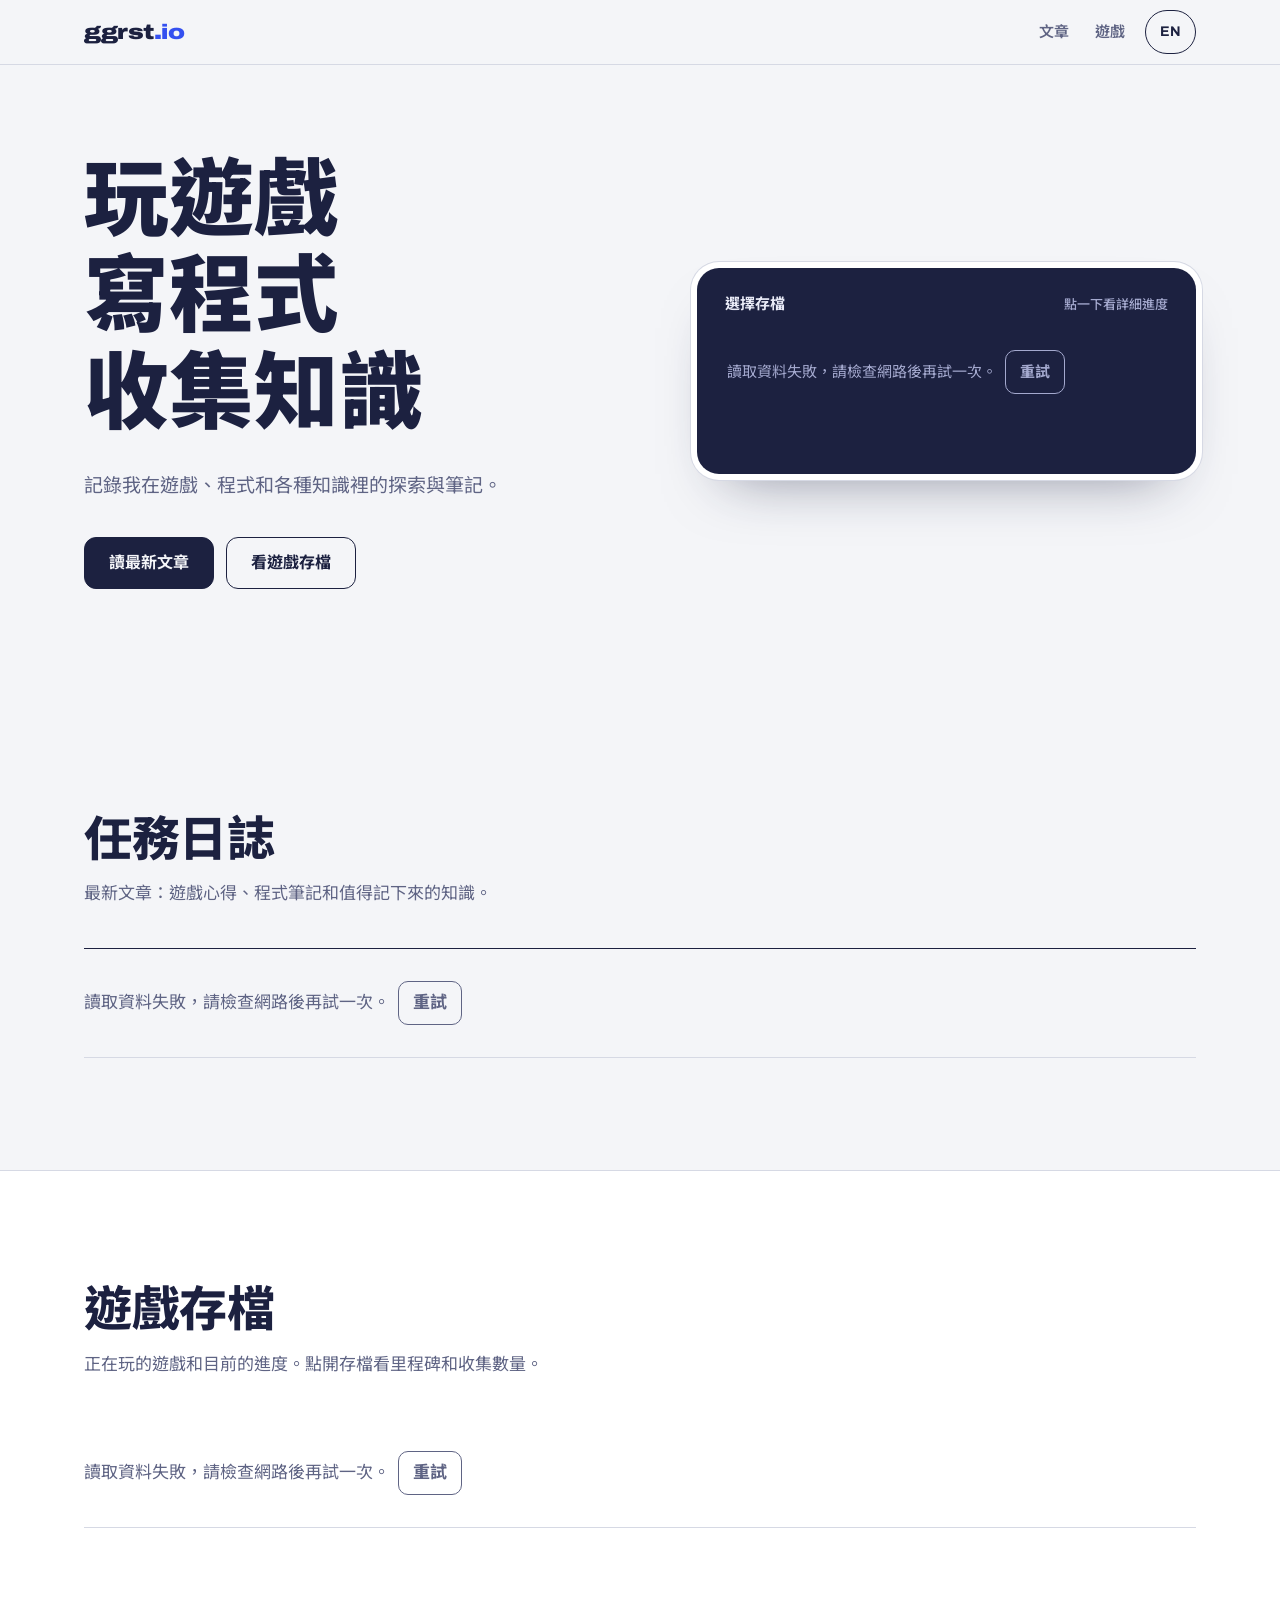
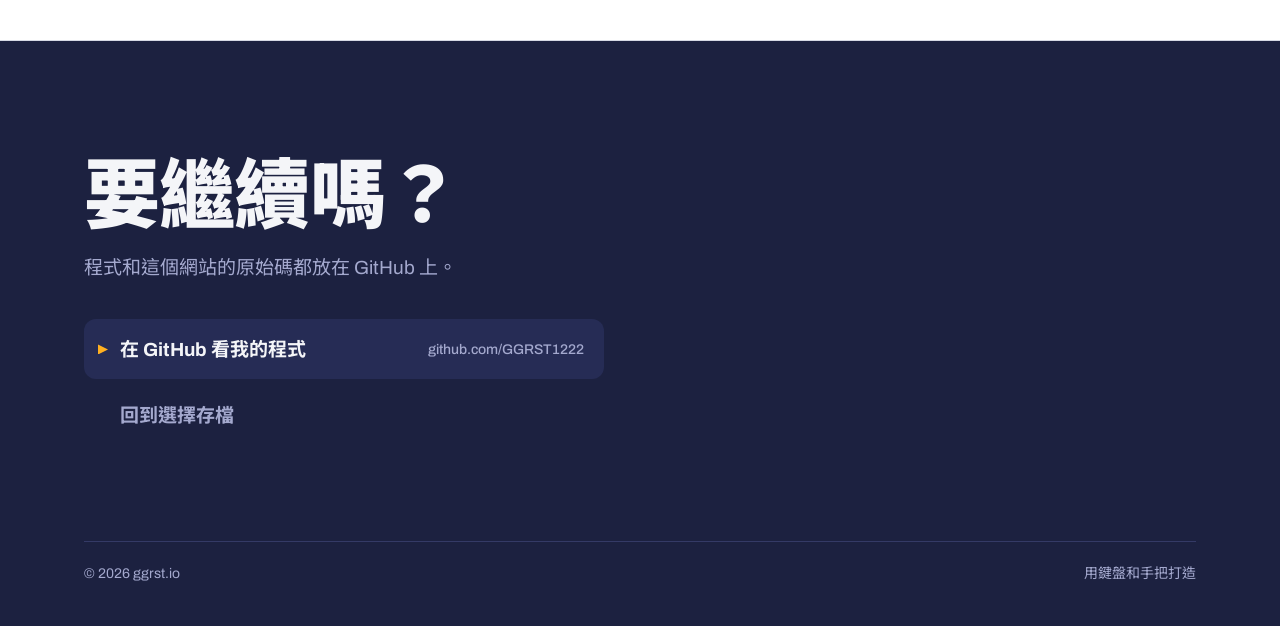
==== commit 28828ba6: "[version]: main [bugtrack id]: [priority]: P0 [problem]: live site showed placeholder content, game " ====
--- a/index.html
+++ b/index.html
@@ -4,204 +4,164 @@
 <meta charset="utf-8">
 <meta name="viewport" content="width=device-width, initial-scale=1">
 <title>ggrst.io</title>
-<meta name="description" content="ggrst.io — 遊戲、程式、知識的部落格與遊戲進度紀錄">
+<meta name="description" content="ggrst.io：遊戲、程式、知識的部落格與遊戲存檔紀錄">
+<meta name="theme-color" content="#1C2140">
+<link rel="icon" href="assets/favicon.svg" type="image/svg+xml">
 <link rel="preconnect" href="https://fonts.googleapis.com">
 <link rel="preconnect" href="https://fonts.gstatic.com" crossorigin>
 <link href="https://fonts.googleapis.com/css2?family=Archivo:wdth,wght@62..125,400..900&family=Noto+Sans+TC:wght@400;500;700;900&display=swap" rel="stylesheet">
+<link rel="stylesheet" href="assets/site.css">
 <style>
-:root{
-  --paper:#F4F5F8; --card:#FFFFFF; --ink:#1C2140; --cobalt:#3450F0; --amber:#FFB020;
-  --mute:#666B8A; --line:#D6D9E4; --screen:#1C2140; --screen-2:#262C55; --on-screen:#E8EAF6;
-  --sans:'Archivo','Noto Sans TC',system-ui,sans-serif;
-}
-*{box-sizing:border-box}
-html{scroll-behavior:smooth;scroll-padding-top:84px}
-.skip{position:absolute;left:16px;top:-60px;z-index:20;background:var(--ink);color:var(--paper);padding:12px 16px;border-radius:8px;font-weight:700;text-decoration:none}
-.skip:focus{top:12px}
-main:focus{outline:none}
-@media (prefers-reduced-motion:reduce){html{scroll-behavior:auto}*{transition:none!important;animation:none!important}}
-body{margin:0;background:var(--paper);color:var(--ink);font-family:var(--sans);font-size:17px;line-height:1.65;-webkit-font-smoothing:antialiased}
-a{color:inherit}
-button,input,textarea{font:inherit;color:inherit}
-button{cursor:pointer}
-:focus-visible{outline:3px solid var(--cobalt);outline-offset:3px;border-radius:6px}
-.wrap{max-width:1160px;margin:0 auto;padding:0 24px}
 section{padding:112px 0}
-h1,h2,h3{margin:0;font-weight:800;letter-spacing:-.01em;line-height:1.15}
 h2{font-size:clamp(32px,4vw,48px);font-stretch:112%}
 .lede{margin:12px 0 0;max-width:36em;color:var(--mute)}
-.num{font-variant-numeric:tabular-nums;font-stretch:90%}
-
-/* header */
-header{position:sticky;top:0;z-index:10;background:color-mix(in srgb,var(--paper) 88%,transparent);backdrop-filter:blur(10px);border-bottom:1px solid var(--line)}
-header .wrap{display:flex;align-items:center;justify-content:space-between;gap:16px;min-height:64px;flex-wrap:wrap}
-.logo{text-decoration:none;font-weight:900;font-size:21px;font-stretch:125%;letter-spacing:-.02em}
-.logo span{color:var(--cobalt)}
-nav{display:flex;align-items:center;gap:2px;flex-wrap:wrap}
-nav a{text-decoration:none;font-weight:600;font-size:15px;min-height:44px;display:inline-flex;align-items:center;padding:0 12px;border-radius:8px;color:var(--mute)}
-nav a:hover{color:var(--ink);background:var(--card)}
-#langBtn{margin-left:8px;min-height:44px;padding:0 14px;border:1.5px solid var(--ink);border-radius:999px;background:transparent;font-weight:700;font-size:14px}
-#langBtn:hover{background:var(--ink);color:var(--paper)}
+.sec-head{display:flex;flex-wrap:wrap;align-items:flex-end;justify-content:space-between;gap:20px}
 
 /* hero */
 #top{padding:88px 0 112px}
 #top .wrap{display:grid;grid-template-columns:minmax(0,1.1fr) minmax(0,1fr);gap:64px;align-items:center}
 .hero-l h1{font-size:clamp(46px,6.6vw,92px);font-weight:900;font-stretch:118%;line-height:1.04;letter-spacing:-.025em;white-space:pre-line}
-:lang(zh-Hant) .hero-l h1{letter-spacing:0;line-height:1.12}
+:lang(zh-Hant) .hero-l h1{letter-spacing:.01em;line-height:1.14}
 .hero-l p{margin:28px 0 0;font-size:19px;max-width:30em;color:var(--mute)}
 .hero-links{margin-top:36px;display:flex;flex-wrap:wrap;gap:12px}
-.btn{text-decoration:none;min-height:52px;padding:0 24px;display:inline-flex;align-items:center;border-radius:12px;font-weight:700;font-size:16px;border:1.5px solid var(--ink)}
-.btn-solid{background:var(--ink);color:var(--paper)}
-.btn-solid:hover{background:var(--cobalt);border-color:var(--cobalt)}
-.btn-line:hover{background:var(--card)}
-
-/* save-file screen (the one loud element) */
+
+/* save-file screen: the one loud element */
 .screen{background:var(--screen);color:var(--on-screen);border-radius:22px;padding:22px;box-shadow:0 0 0 6px var(--card),0 0 0 7px var(--line),0 30px 60px -30px rgba(28,33,64,.55)}
-.screen-head{display:flex;justify-content:space-between;align-items:baseline;padding:2px 6px 16px;font-weight:700;font-size:15px}
-.screen-head small{font-weight:500;color:#9EA3C8;font-size:13px}
-.slots{display:flex;flex-direction:column;gap:10px}
-.slot{width:100%;text-align:left;background:var(--screen-2);border:2px solid transparent;border-radius:14px;padding:16px 18px;display:grid;grid-template-columns:auto 1fr auto;gap:4px 16px;align-items:center;color:inherit;transition:border-color .15s ease,transform .15s ease}
+.screen-head{display:flex;justify-content:space-between;align-items:baseline;gap:12px;padding:2px 6px 16px;font-weight:700;font-size:15px}
+.screen-head small{font-weight:500;color:var(--on-screen-mute);font-size:13px}
+.slots{display:flex;flex-direction:column;gap:10px;min-height:120px}
+.slot{width:100%;text-align:left;background:var(--screen-2);border:2px solid transparent;border-radius:14px;padding:16px 18px;display:grid;grid-template-columns:auto minmax(0,1fr) auto;gap:2px 16px;align-items:center;color:inherit;transition:border-color .15s ease,transform .2s cubic-bezier(.2,.8,.2,1)}
 .slot:hover,.slot:focus-visible{border-color:var(--amber);transform:translateX(4px);outline:none}
 .slot .no{grid-row:1/3;width:44px;height:44px;border-radius:10px;background:var(--screen);display:flex;align-items:center;justify-content:center;font-weight:900;font-size:20px;font-stretch:125%;color:var(--amber)}
 .slot .nm{font-weight:700;font-size:16px;line-height:1.3;min-width:0}
 .slot .pc{grid-row:1/3;grid-column:3;font-weight:900;font-size:26px;font-stretch:90%;font-variant-numeric:tabular-nums}
 .slot .pc.done{color:var(--amber)}
-.slot .meta{font-size:13px;color:#9EA3C8;min-width:0;white-space:nowrap;overflow:hidden;text-overflow:ellipsis}
+.slot .meta{font-size:13px;color:var(--on-screen-mute);min-width:0;white-space:nowrap;overflow:hidden;text-overflow:ellipsis}
 .slot .sbar{grid-column:1/4;height:6px;border-radius:99px;background:var(--screen);overflow:hidden;margin-top:10px}
-.slot .sbar i{display:block;height:100%;background:var(--amber);border-radius:99px;transform-origin:left;transform:scaleX(0);transition:transform .9s cubic-bezier(.2,.8,.2,1)}
-
-/* topics */
-#topics{padding-top:0}
-.topics{display:grid;grid-template-columns:repeat(3,minmax(0,1fr));border-top:1.5px solid var(--ink)}
-.topic{text-decoration:none;padding:32px 32px 32px 0;display:flex;flex-direction:column;gap:10px}
-.topic + .topic{padding-left:32px;border-left:1px solid var(--line)}
-.topic .t{font-weight:800;font-size:28px;font-stretch:115%;display:flex;align-items:center;gap:12px}
-.topic .t i{width:12px;height:12px;border-radius:3px;flex:none}
-.topic .d{color:var(--mute);max-width:24em}
-.topic .m{margin-top:auto;padding-top:8px;font-weight:700;font-size:15px;color:var(--cobalt)}
-.topic:hover .m{text-decoration:underline;text-underline-offset:4px}
-
-/* games */
+.slot .sbar i,.gbar i{display:block;height:100%;background:var(--amber);border-radius:99px;transform-origin:left;transform:scaleX(0);transition:transform .9s cubic-bezier(.2,.8,.2,1)}
+.screen-msg{margin:0;padding:18px 8px;color:var(--on-screen-mute);font-size:15px}
+.screen-msg button,.state button{margin-left:8px;min-height:44px;padding:0 14px;border-radius:10px;border:1.5px solid currentColor;background:transparent;font-weight:700}
+
+/* quest log (posts) */
+.filters{display:flex;flex-wrap:wrap;gap:6px;padding:4px;background:var(--card);border:1px solid var(--line);border-radius:12px}
+.filters button{min-height:44px;padding:0 16px;background:none;border:none;border-radius:8px;font-weight:700;font-size:15px;color:var(--mute)}
+.filters button:hover{color:var(--ink)}
+.filters button[aria-pressed="true"]{background:var(--ink);color:var(--paper)}
+.quests{margin:40px 0 0;padding:0;list-style:none;border-top:1.5px solid var(--ink)}
+.quest{border-bottom:1px solid var(--line)}
+.quest a{text-decoration:none;display:grid;grid-template-columns:150px minmax(0,1fr) auto;gap:6px 32px;align-items:baseline;padding:26px 0}
+.quest .when{display:flex;flex-direction:column;gap:4px;font-size:14px;color:var(--mute)}
+.cat{display:inline-flex;align-items:center;gap:8px;font-weight:700;color:var(--ink)}
+.cat i{width:10px;height:10px;border-radius:3px;flex:none}
+.cat i.know{background:transparent;border:2px solid var(--ink)}
+.quest h3{font-size:22px;font-weight:700}
+.quest p{margin:6px 0 0;color:var(--mute);font-size:16px;max-width:60ch}
+.quest .go{align-self:center;color:var(--mute);font-size:22px;transition:transform .2s cubic-bezier(.2,.8,.2,1),color .15s ease}
+.quest a:hover h3{color:var(--cobalt)}
+.quest a:hover .go{color:var(--cobalt);transform:translateX(4px)}
+.state{margin:0;padding:32px 0;border-bottom:1px solid var(--line);color:var(--mute)}
+.state a{color:var(--cobalt);font-weight:700}
+
+/* save files (games) */
 #games{background:var(--card);border-block:1px solid var(--line)}
-.games{margin-top:48px;display:grid;grid-template-columns:repeat(auto-fit,minmax(320px,1fr));gap:24px;align-items:start}
-.game{border:1px solid var(--line);border-radius:18px;padding:28px;display:flex;flex-direction:column;gap:22px;background:var(--paper);scroll-margin-top:88px}
-.game.flash{animation:flash 1.2s ease}
-@keyframes flash{0%,40%{box-shadow:0 0 0 3px var(--amber)}100%{box-shadow:0 0 0 0 transparent}}
-.game-top{display:flex;justify-content:space-between;align-items:center;gap:12px;font-size:14px;color:var(--mute)}
-.status{font-weight:700;font-size:13px;padding:3px 10px;border-radius:99px;background:var(--card);border:1px solid var(--line);color:var(--ink)}
+.saves{margin-top:40px;display:flex;flex-direction:column;gap:14px}
+.save{border:1px solid var(--line);border-radius:18px;background:var(--paper);scroll-margin-top:calc(var(--hdr) + 16px)}
+.save.flash{animation:flash 1.4s cubic-bezier(.2,.8,.2,1)}
+@keyframes flash{0%,35%{box-shadow:0 0 0 3px var(--amber)}100%{box-shadow:0 0 0 0 transparent}}
+.save summary{list-style:none;cursor:pointer;display:grid;grid-template-columns:auto minmax(0,1fr) auto auto;gap:4px 18px;align-items:center;padding:20px 24px;border-radius:18px}
+.save summary::-webkit-details-marker{display:none}
+.save summary:hover .chev{color:var(--ink)}
+.save .no{width:44px;height:44px;border-radius:10px;background:var(--ink);color:var(--amber);display:flex;align-items:center;justify-content:center;font-weight:900;font-size:20px;font-stretch:125%}
+.save h3{font-size:22px}
+.save .alt{display:block;margin-top:2px;font-size:14px;color:var(--mute);font-weight:500}
+.save .info{display:flex;flex-wrap:wrap;gap:6px 12px;margin-top:6px;font-size:14px;color:var(--mute)}
+.status{font-weight:700;font-size:13px;padding:2px 10px;border-radius:99px;background:var(--card);border:1px solid var(--line);color:var(--ink)}
+.status.go{border-color:var(--ink)}
 .status.done{background:var(--amber);border-color:var(--amber)}
-.game h3{font-size:24px}
-.game .alt{display:block;margin-top:4px;font-size:14px;color:var(--mute);font-weight:500}
-.prog{display:flex;flex-direction:column;gap:8px}
-.prog .row{font-weight:700;font-size:15px}
-.row{display:flex;justify-content:space-between;align-items:center;gap:12px}
-.bar{height:10px;background:var(--line);border-radius:99px;overflow:hidden}
-.bar i{display:block;height:100%;background:var(--ink);border-radius:99px;transform-origin:left;transition:transform .3s ease}
-.bar.done i{background:var(--amber)}
-.group-t{font-weight:700;font-size:14px;color:var(--mute);margin-bottom:4px}
-.ms{min-height:44px;padding:4px 0;background:none;border:none;display:flex;align-items:center;gap:12px;text-align:left;font-size:16px;width:100%}
-.box{flex-shrink:0;width:22px;height:22px;border:1.5px solid var(--ink);border-radius:6px;background:var(--card);display:flex;align-items:center;justify-content:center;transition:background .15s ease}
-.box svg{display:none}
-.ms[aria-pressed="true"] .box{background:var(--ink)}
-.ms[aria-pressed="true"] .box svg{display:block}
-.ms[aria-pressed="true"] .lbl{color:var(--mute);text-decoration:line-through;text-decoration-color:var(--line)}
-.counts{padding-top:18px;border-top:1px solid var(--line);display:flex;flex-direction:column;gap:8px}
-.count{width:72px;text-align:right;font-weight:700;border:1px solid var(--line);border-radius:8px;padding:6px 8px;background:var(--card);min-height:44px;font-variant-numeric:tabular-nums}
-.count:focus{border-color:var(--cobalt);outline:none;box-shadow:0 0 0 3px color-mix(in srgb,var(--cobalt) 25%,transparent)}
-.note{display:flex;flex-direction:column;gap:6px}
-.note textarea{font-size:15px;line-height:1.6;border:1px solid var(--line);border-radius:10px;padding:10px 12px;background:var(--card);resize:vertical;min-height:72px}
-.note textarea:focus{border-color:var(--cobalt);outline:none;box-shadow:0 0 0 3px color-mix(in srgb,var(--cobalt) 25%,transparent)}
+.save .pc{font-weight:900;font-size:28px;font-stretch:90%;font-variant-numeric:tabular-nums}
+.chev{color:var(--mute);font-size:22px;transition:transform .25s cubic-bezier(.2,.8,.2,1)}
+.save[open] .chev{transform:rotate(180deg)}
+.gbar{grid-column:1/-1;height:8px;border-radius:99px;background:var(--line);overflow:hidden;margin-top:12px}
+.gbar i{background:var(--ink)}
+.gbar.done i{background:var(--amber)}
+.save-body{padding:4px 24px 28px;display:grid;grid-template-columns:minmax(0,1fr) minmax(0,1fr);gap:28px 48px}
+.group-t{font-weight:700;font-size:14px;color:var(--mute);margin:0 0 8px}
+.ms{list-style:none;margin:0;padding:0;display:flex;flex-direction:column;gap:2px}
+.ms li{display:flex;align-items:flex-start;gap:12px;padding:6px 0}
+.box{flex:none;margin-top:3px;width:22px;height:22px;border:1.5px solid var(--ink);border-radius:6px;background:var(--card);display:flex;align-items:center;justify-content:center}
+.ms li.done .box{background:var(--ink)}
+.ms li.done .lbl{color:var(--mute)}
+.coll{display:flex;flex-direction:column;gap:12px}
+.crow{display:grid;grid-template-columns:minmax(0,1fr) auto;gap:6px 12px;align-items:baseline}
+.crow b{font-variant-numeric:tabular-nums}
+.crow .mini{grid-column:1/-1;height:4px;border-radius:99px;background:var(--line);overflow:hidden}
+.crow .mini i{display:block;height:100%;background:var(--cobalt);transform-origin:left}
+.note{margin:22px 0 0;padding:14px 16px;border-radius:12px;background:var(--card);border:1px solid var(--line);white-space:pre-line}
+.save-map{grid-column:1/-1}
 
 /* map */
-.mapcard{margin-top:24px;border:1px solid var(--line);border-radius:18px;padding:28px;background:var(--paper)}
-.map-head{display:flex;flex-wrap:wrap;justify-content:space-between;align-items:flex-end;gap:16px;margin-bottom:20px}
-.map-head h3{font-size:26px}
-.map-head p{margin:4px 0 0;font-size:15px;color:var(--mute)}
-.map-act{display:flex;flex-wrap:wrap;align-items:center;gap:12px}
-.tally{font-weight:800;font-size:18px;padding:8px 16px;border-radius:10px;background:var(--ink);color:var(--paper)}
-.tally b{color:var(--amber);font-stretch:90%;font-variant-numeric:tabular-nums}
-.ext{font-weight:700;font-size:15px;color:var(--cobalt);text-underline-offset:4px}
-.map-wrap{overflow-x:auto;padding:2px}
-.map{min-width:720px;display:grid;grid-template-columns:repeat(6,minmax(0,1fr));grid-template-rows:repeat(5,104px);grid-template-areas:'hebra hebra woodland woodland eldin akkala' 'tabantha tabantha ridgeland central eldin akkala' 'gerudo gerudo plateau central lanayru lanayru' 'gerudo gerudo plateau dueling hateno hateno' 'wasteland wasteland lake lake faron faron';gap:6px}
-.reg{border:1px solid var(--line);border-radius:10px;padding:10px 12px;display:flex;flex-direction:column;align-items:flex-start;justify-content:space-between;text-align:left;background:var(--card);transition:background .15s ease,color .15s ease}
-.reg:hover{border-color:var(--ink)}
+.map-head{display:flex;flex-wrap:wrap;justify-content:space-between;align-items:flex-end;gap:12px 16px;margin-bottom:14px;padding-top:24px;border-top:1px solid var(--line)}
+.map-head h4{margin:0;font-size:20px}
+.tally{font-weight:800;font-size:16px;padding:6px 14px;border-radius:10px;background:var(--ink);color:var(--paper)}
+.tally b{color:var(--amber);font-variant-numeric:tabular-nums}
+.ext{display:inline-flex;align-items:center;gap:6px;min-height:44px;font-weight:700;font-size:15px;color:var(--cobalt)}
+.map{display:grid;grid-template-columns:repeat(6,minmax(0,1fr));grid-template-rows:repeat(5,minmax(92px,auto));grid-template-areas:'hebra hebra woodland woodland eldin akkala' 'tabantha tabantha ridgeland central eldin akkala' 'gerudo gerudo plateau central lanayru lanayru' 'gerudo gerudo plateau dueling hateno hateno' 'wasteland wasteland lake lake faron faron';gap:6px}
+.reg{border:1px solid var(--line);border-radius:10px;padding:10px 12px;display:flex;flex-direction:column;justify-content:space-between;gap:6px;background:var(--card)}
 .reg[data-s="1"]{background:var(--amber);border-color:var(--amber)}
 .reg[data-s="2"]{background:var(--ink);border-color:var(--ink);color:var(--paper)}
 .reg .nm{font-weight:800;font-size:16px;line-height:1.2}
-.reg .sb{font-size:12px;opacity:.7}
-.reg .st{font-weight:600;font-size:12px}
-.mark{font-weight:700;font-size:11px;padding:1px 7px;border-radius:99px;border:1px solid currentColor}
-.legend{margin-top:16px;display:flex;flex-wrap:wrap;align-items:center;gap:18px;font-size:14px}
+.reg .sb{display:block;font-size:13px;font-weight:500;opacity:.8}
+.reg .st{display:flex;flex-wrap:wrap;align-items:center;gap:6px;font-weight:600;font-size:13px}
+.mark{font-weight:700;font-size:12px;padding:0 7px;border-radius:99px;border:1px solid currentColor}
+.legend{margin-top:14px;display:flex;flex-wrap:wrap;align-items:center;gap:8px 18px;font-size:14px}
 .legend span{display:flex;align-items:center;gap:8px}
-.sw{width:14px;height:14px;border-radius:4px;border:1px solid var(--line)}
+.sw{width:14px;height:14px;border-radius:4px;border:1.5px solid var(--mute)}
 .legend .fine{color:var(--mute)}
 
-/* posts */
-.posts-head{display:flex;flex-wrap:wrap;align-items:flex-end;justify-content:space-between;gap:20px}
-.filters{display:flex;flex-wrap:wrap;gap:6px;padding:4px;background:var(--card);border:1px solid var(--line);border-radius:12px}
-.filters button{min-height:44px;padding:0 16px;background:none;border:none;border-radius:8px;font-weight:700;font-size:15px;color:var(--mute)}
-.filters button[aria-pressed="true"]{background:var(--ink);color:var(--paper)}
-.posts{margin:40px 0 0;padding:0;list-style:none;border-top:1.5px solid var(--ink)}
-.post{border-bottom:1px solid var(--line)}
-.post a{text-decoration:none;display:grid;grid-template-columns:120px 1fr auto;gap:8px 32px;align-items:baseline;padding:26px 0}
-.post .cat{display:flex;align-items:center;gap:8px;font-weight:700;font-size:14px}
-.post .cat i{width:10px;height:10px;border-radius:3px}
-.post h3{font-size:22px;font-weight:700}
-.post p{margin:6px 0 0;color:var(--mute);font-size:16px}
-.post time{font-size:14px;color:var(--mute);font-variant-numeric:tabular-nums}
-.post a:hover h3{color:var(--cobalt)}
-
-/* about */
-#about{background:var(--card);border-top:1px solid var(--line)}
-#about .wrap{display:grid;grid-template-columns:minmax(0,320px) minmax(0,1fr);gap:64px;align-items:center}
-.avatar{aspect-ratio:1;border-radius:24px;background:var(--paper);border:1px dashed var(--mute);display:flex;align-items:center;justify-content:center;text-align:center;color:var(--mute);font-weight:600;padding:24px}
-#about p{margin:20px 0 0;font-size:19px;max-width:34em}
-.chips{margin-top:24px;display:flex;flex-wrap:wrap;gap:8px}
-.chip{padding:6px 14px;border-radius:99px;border:1px solid var(--line);background:var(--paper);font-weight:600;font-size:15px}
-
-/* contact */
-#contact{background:var(--ink);color:var(--paper);padding-bottom:48px}
-#contact h2{font-size:clamp(40px,6vw,76px);font-stretch:120%;font-weight:900}
-#contact .lede{color:#B4B8D6;font-size:19px}
-.links{margin-top:36px;display:flex;flex-wrap:wrap;gap:12px}
-.links a{text-decoration:none;min-height:52px;padding:0 22px;display:inline-flex;align-items:center;border-radius:12px;font-weight:700;border:1.5px solid #4A5080}
-.links a:hover{border-color:var(--amber);color:var(--amber)}
-.links a.primary{background:var(--amber);border-color:var(--amber);color:var(--ink)}
-.links a.primary:hover{background:var(--paper);border-color:var(--paper)}
-footer{margin-top:96px;padding-top:20px;border-top:1px solid #343A66;display:flex;flex-wrap:wrap;justify-content:space-between;gap:12px;font-size:14px;color:#8A8FB5}
+/* continue screen */
+#continue{background:var(--ink);color:var(--paper);padding-bottom:40px}
+#continue h2{font-size:clamp(40px,6vw,76px);font-stretch:120%;font-weight:900}
+#continue .lede{color:var(--on-screen-mute);font-size:19px}
+.menu{margin:36px 0 0;padding:0;list-style:none;display:flex;flex-direction:column;gap:6px;max-width:520px}
+.menu a{position:relative;display:flex;align-items:center;justify-content:space-between;gap:16px;min-height:60px;padding:0 20px 0 36px;border-radius:12px;text-decoration:none;font-weight:700;font-size:19px;color:var(--on-screen-mute);transition:background .15s ease,color .15s ease}
+.menu a::before{content:"";position:absolute;left:14px;top:50%;width:10px;height:10px;margin-top:-5px;background:var(--amber);clip-path:polygon(0 0,100% 50%,0 100%);opacity:0;transform:translateX(-4px);transition:opacity .15s ease,transform .2s cubic-bezier(.2,.8,.2,1)}
+.menu a:hover,.menu a:focus-visible,.menu li:first-child a{background:var(--screen-2);color:var(--paper)}
+.menu a:hover::before,.menu a:focus-visible::before,.menu li:first-child a::before{opacity:1;transform:none}
+.menu a:focus-visible{outline-color:var(--amber)}
+.menu small{font-weight:500;font-size:14px;color:var(--on-screen-mute)}
+footer{margin-top:96px;padding-top:20px;border-top:1px solid #343A66;display:flex;flex-wrap:wrap;justify-content:space-between;gap:12px;font-size:14px;color:var(--on-screen-mute)}
 
 /* responsive */
 @media (max-width:900px){
   section{padding:80px 0}
-  #top{padding:56px 0 80px}
-  #top .wrap,#about .wrap{grid-template-columns:minmax(0,1fr);gap:44px}
-  .avatar{max-width:240px}
-  .topics{grid-template-columns:minmax(0,1fr)}
-  .topic,.topic + .topic{padding:28px 0;border-left:none}
-  .topic + .topic{border-top:1px solid var(--line)}
+  #top{padding:48px 0 80px}
+  #top .wrap{grid-template-columns:minmax(0,1fr);gap:44px}
+  .save-body{grid-template-columns:minmax(0,1fr)}
 }
 @media (max-width:640px){
-  .wrap{padding:0 16px}
-  nav a{padding:0 8px;font-size:14px}
-  .post a{grid-template-columns:minmax(0,1fr);gap:6px}
-  .post time{order:-1}
-  .game,.mapcard{padding:20px}
+  .quest a{grid-template-columns:minmax(0,1fr) auto;gap:6px 16px}
+  .quest .when{grid-column:1/-1;flex-direction:row;gap:14px}
+  .quest .go{grid-column:2;grid-row:2}
   .slot{padding:14px}
+  .save summary{grid-template-columns:auto minmax(0,1fr) auto;padding:16px}
+  .save .pc{font-size:22px}
+  .chev{display:none}
+  .save-body{padding:4px 16px 22px}
+  .map{grid-template-columns:repeat(2,minmax(0,1fr));grid-template-areas:none;grid-template-rows:none}
+  .reg{grid-area:auto!important;min-height:80px}
 }
 </style>
 </head>
 <body>
-<a class="skip" href="#main" data-i="skip"></a>
-
-<header>
+<a class="skip" href="#main" data-i="skip">跳到主內容</a>
+
+<header class="site-head" id="hdr">
 <div class="wrap">
-<a href="#top" class="logo">ggrst<span>.io</span></a>
-<nav>
-<a href="#games" data-i="navGames"></a>
-<a href="#posts" data-i="navPosts"></a>
-<a href="#about" data-i="navAbout"></a>
-<a href="#contact" data-i="navContact"></a>
-<button id="langBtn"></button>
+<a href="#top" class="logo" aria-label="ggrst.io">ggrst<span>.io</span></a>
+<nav class="site-nav" aria-label="主選單" data-i-aria="navAria">
+<a href="#posts" data-i="navPosts">文章</a>
+<a href="#games" data-i="navGames">遊戲</a>
+<button class="lang-btn" id="langBtn" type="button" lang="en" aria-label="Switch to English">EN</button>
 </nav>
 </div>
 </header>
@@ -210,171 +170,105 @@
 <section id="top">
 <div class="wrap">
 <div class="hero-l">
-<h1 data-i="heroTitle"></h1>
-<p data-i="heroSub"></p>
+<h1 data-i="heroTitle">玩遊戲
+寫程式
+收集知識</h1>
+<p data-i="heroSub">記錄我在遊戲、程式和各種知識裡的探索與筆記。</p>
 <div class="hero-links">
-<a href="#posts" class="btn btn-solid" data-i="cta1"></a>
-<a href="#about" class="btn btn-line" data-i="cta2"></a>
+<a href="#posts" class="btn btn-solid" id="cta1" data-i="cta1">讀最新文章</a>
+<a href="#games" class="btn btn-line" id="cta2" data-i="cta2">看遊戲存檔</a>
 </div>
 </div>
 <div class="screen">
-<div class="screen-head"><span data-i="slotsTitle"></span><small data-i="slotsHint"></small></div>
-<div class="slots" id="slots"></div>
+<div class="screen-head"><span data-i="slotsTitle">選擇存檔</span><small data-i="slotsHint">點一下看詳細進度</small></div>
+<div class="slots" id="slots" aria-busy="true">
+<noscript><p class="screen-msg">存檔畫面需要 JavaScript 才能顯示。</p></noscript>
+</div>
 </div>
 </div>
 </section>
 
-<section id="topics">
+<section id="posts">
 <div class="wrap">
-<div class="topics">
-<a href="#games" class="topic"><span class="t"><i style="background:var(--amber)"></i><span data-i="game"></span></span><span class="d" data-i="gameDesc"></span><span class="m" data-i="seeGames"></span></a>
-<a href="#posts" class="topic" data-filter="code"><span class="t"><i style="background:var(--cobalt)"></i><span data-i="code"></span></span><span class="d" data-i="codeDesc"></span><span class="m" data-i="seeCode"></span></a>
-<a href="#posts" class="topic" data-filter="know"><span class="t"><i style="background:var(--ink)"></i><span data-i="know"></span></span><span class="d" data-i="knowDesc"></span><span class="m" data-i="seeKnow"></span></a>
-</div>
+<div class="sec-head">
+<div>
+<h2 data-i="postsTitle">任務日誌</h2>
+<p class="lede" data-i="postsSub">最新文章：遊戲心得、程式筆記和值得記下來的知識。</p>
+</div>
+<div class="filters" id="filters" role="group" hidden></div>
+</div>
+<ul class="quests" id="postList" aria-live="polite"></ul>
 </div>
 </section>
 
 <section id="games">
 <div class="wrap">
-<h2 data-i="gamesTitle"></h2>
-<p class="lede" data-i="gamesSub"></p>
-<div class="games" id="gameList"></div>
-
-<article class="mapcard">
-<div class="map-head">
-<div>
-<h3 data-i="mapTitle"></h3>
-<p data-i="mapHint"></p>
-</div>
-<div class="map-act">
-<span class="tally" aria-live="polite"><span data-i="towersLabel"></span> <b id="towerCount">0</b> / 15</span>
-<a href="https://game8.co/games/LoZ-BotW/archives/292501" target="_blank" rel="noopener" class="ext" data-i="fullMap"></a>
-</div>
-</div>
-<div class="map-wrap"><div class="map" id="map" role="group"></div></div>
-<div class="legend">
-<span><i class="sw" style="background:var(--card)"></i><b data-i="st0"></b></span>
-<span><i class="sw" style="background:var(--amber);border-color:var(--amber)"></i><b data-i="st1"></b></span>
-<span><i class="sw" style="background:var(--ink);border-color:var(--ink)"></i><b data-i="st2"></b></span>
-<span class="fine" data-i="mapNote"></span>
-</div>
-</article>
+<h2 data-i="gamesTitle">遊戲存檔</h2>
+<p class="lede" data-i="gamesSub">正在玩的遊戲和目前的進度。點開存檔看里程碑和收集數量。</p>
+<div class="saves" id="saves"></div>
 </div>
 </section>
 
-<section id="posts">
+<section id="continue">
 <div class="wrap">
-<div class="posts-head">
-<h2 data-i="postsTitle"></h2>
-<div class="filters" id="filters" role="group"></div>
-</div>
-<ul class="posts" id="postList"></ul>
-</div>
-</section>
-
-<section id="about">
-<div class="wrap">
-<div class="avatar" data-i="avatarPh"></div>
-<div>
-<h2 data-i="aboutTitle"></h2>
-<p data-i="aboutBody"></p>
-<div class="chips">
-<span class="chip" data-i="chip1"></span>
-<span class="chip" data-i="chip2"></span>
-<span class="chip" data-i="chip3"></span>
-</div>
-</div>
-</div>
-</section>
-
-<section id="contact">
-<div class="wrap">
-<h2 data-i="contactTitle"></h2>
-<p class="lede" data-i="contactSub"></p>
-<div class="links">
-<a href="mailto:hello@ggrst.io" class="primary" data-i="mailBtn"></a>
-<a href="https://github.com/">GitHub</a>
-<a href="https://x.com/">X</a>
-<a href="https://discord.com/">Discord</a>
-</div>
-<footer><span>© 2026 ggrst.io</span><span data-i="footer"></span></footer>
+<h2 data-i="contTitle">要繼續嗎？</h2>
+<p class="lede" data-i="contSub">程式和這個網站的原始碼都放在 GitHub 上。</p>
+<ul class="menu">
+<li><a href="https://github.com/GGRST1222" rel="me noopener" target="_blank"><span data-i="contGh">在 GitHub 看我的程式</span><small>github.com/GGRST1222<span class="sr" data-i="newTab">（在新分頁開啟）</span></small></a></li>
+<li><a href="#top"><span data-i="contTop">回到選擇存檔</span></a></li>
+</ul>
+<footer><span>© 2026 ggrst.io</span><span data-i="footer">用鍵盤和手把打造</span></footer>
 </div>
 </section>
 </main>
 
 <script>
 (function () {
+  'use strict';
   var T = {
     zh: {
-      skip: '跳到主內容', navGames: '遊戲進度', navPosts: '文章', navAbout: '關於', navContact: '聯絡',
-      langBtn: 'EN', langAria: 'Switch to English',
-      heroTitle: '玩遊戲、\n寫程式、\n收集知識。',
-      heroSub: '記錄我在遊戲、程式和各種知識裡的探索與筆記。',
-      cta1: '讀最新文章', cta2: '認識我',
-      slotsTitle: '選擇存檔', slotsHint: '點一下看詳細進度',
-      slotMs: '里程碑', slotEmpty: '還沒有進度筆記',
-      game: '遊戲', code: '程式', know: '知識', all: '全部',
-      gameDesc: '遊戲進度紀錄、心得和攻略筆記。',
-      codeDesc: '開發筆記、好用工具，還有踩過的坑。',
-      knowDesc: '讀書筆記、冷知識和值得記下來的東西。',
-      seeGames: '看遊戲進度', seeCode: '看程式文章', seeKnow: '看知識文章',
-      gamesTitle: '遊戲進度', gamesSub: '正在玩的遊戲和目前的進度。勾選里程碑、填收集數量，進度會存在這台裝置的瀏覽器裡。',
-      progress: '主線進度', milestones: '里程碑', collect: '收集', lastNote: '最近進度', notePh: '寫下最近玩到哪裡、卡在哪裡…',
-      playing: '進行中', cleared: '已破關', platformPh: '[平台]',
-      mapTitle: '海拉魯地圖：塔區進度', mapHint: '點區域切換狀態：未開塔、已開塔、已探索',
-      towersLabel: '已開塔', fullMap: '開啟完整互動地圖', st0: '未開塔', st1: '已開塔', st2: '已探索', mapNote: '示意圖，位置與比例為概略',
+      langBtn: 'EN', langAria: 'Switch to English', langOther: 'en',
+      cta1Games: '看遊戲存檔',
+      slotMs: '里程碑', slotNoNote: '還沒有進度筆記',
+      game: '遊戲', code: '程式', know: '知識', all: '全部', filterAria: '依主題篩選文章',
+      noPosts: '第一篇文章還在寫。', noPostsLink: '先去看看遊戲存檔', noPostsCat: '這個主題還沒有文章。', showAll: '看全部文章',
+      read: '閱讀',
+      milestones: '里程碑', collect: '收集', lastNote: '最近進度', msDone: '已完成', msTodo: '未完成', newTab: '（在新分頁開啟）',
+      notStarted: '未開始', playing: '進行中', cleared: '已破關',
+      mapTitle: '海拉魯地圖：塔區進度', towersLabel: '已開塔', fullMap: '完整互動地圖',
+      st0: '未開塔', st1: '已開塔', st2: '已探索', mapNote: '示意圖，位置與比例為概略',
       beast: '神獸', castle: '海拉魯城', start: '起點',
-      postsTitle: '最新文章', filterAria: '依主題篩選',
-      datePh: '[日期]', titlePh: '[文章標題]', excerptPh: '[一句話摘要]',
-      avatarPh: '[你的大頭照]', aboutTitle: '關於我',
-      aboutBody: '[一段自我介紹：你是誰、平常在做什麼、為什麼開始寫這個部落格。]',
-      chip1: '[常玩的遊戲]', chip2: '[常用的語言／框架]', chip3: '[最近在學的東西]',
-      contactTitle: '一起聊聊？', contactSub: '想討論遊戲、程式，或只是打個招呼，都歡迎來找我。',
-      mailBtn: '寄信給我', footer: '用鍵盤和手把打造'
+      loadFail: '讀取資料失敗，請檢查網路後再試一次。', retry: '重試', loading: '讀取存檔中…'
     },
     en: {
-      skip: 'Skip to content', navGames: 'Game log', navPosts: 'Posts', navAbout: 'About', navContact: 'Contact',
-      langBtn: '中文', langAria: '切換成中文',
-      heroTitle: 'Play games.\nWrite code.\nCollect knowledge.',
+      skip: 'Skip to content', navAria: 'Main', navPosts: 'Posts', navGames: 'Games',
+      langBtn: '中文', langAria: '切換成中文', langOther: 'zh-Hant',
+      heroTitle: 'Play games\nWrite code\nCollect knowledge',
       heroSub: 'Notes and explorations from games, code and everything worth knowing.',
-      cta1: 'Read the latest posts', cta2: 'About me',
+      cta1: 'Read the latest posts', cta2: 'See my save files', cta1Games: 'See my save files',
       slotsTitle: 'Select a save file', slotsHint: 'Open one for details',
-      slotMs: 'Milestones', slotEmpty: 'No progress notes yet',
-      game: 'Games', code: 'Code', know: 'Knowledge', all: 'All',
-      gameDesc: 'Progress logs, impressions and guide notes.',
-      codeDesc: 'Dev notes, handy tools and the bugs I stepped on.',
-      knowDesc: 'Reading notes, fun facts and things worth writing down.',
-      seeGames: 'See game progress', seeCode: 'See code posts', seeKnow: 'See knowledge posts',
-      gamesTitle: 'Game progress', gamesSub: 'What I am playing and how far I have got. Checkmarks, counts and notes are saved in this browser.',
-      progress: 'Main progress', milestones: 'Milestones', collect: 'Collection', lastNote: 'Latest', notePh: 'Where you are now, and where you got stuck…',
-      playing: 'Playing', cleared: 'Cleared', platformPh: '[Platform]',
-      mapTitle: 'Hyrule map: tower regions', mapHint: 'Tap a region to change it: locked, tower active, explored',
-      towersLabel: 'Towers', fullMap: 'Open the full interactive map', st0: 'Tower locked', st1: 'Tower active', st2: 'Explored', mapNote: 'Schematic, positions and scale are approximate',
+      slotMs: 'Milestones', slotNoNote: 'No progress notes yet',
+      postsTitle: 'Quest log', postsSub: 'Latest posts: game notes, code notes and things worth knowing.',
+      game: 'Games', code: 'Code', know: 'Knowledge', all: 'All', filterAria: 'Filter posts by topic',
+      noPosts: 'The first post is still being written.', noPostsLink: 'See my save files meanwhile', noPostsCat: 'No posts on this topic yet.', showAll: 'Show all posts',
+      read: 'Read',
+      gamesTitle: 'Save files', gamesSub: 'What I am playing and how far I have got. Open a save for milestones and collections.',
+      milestones: 'Milestones', collect: 'Collection', lastNote: 'Latest', msDone: 'done', msTodo: 'not done',
+      notStarted: 'Not started', playing: 'Playing', cleared: 'Cleared',
+      mapTitle: 'Hyrule map: tower regions', towersLabel: 'Towers', fullMap: 'Full interactive map',
+      st0: 'Tower locked', st1: 'Tower active', st2: 'Explored', mapNote: 'Schematic, positions and scale are approximate',
       beast: 'Divine Beast', castle: 'Hyrule Castle', start: 'Start',
-      postsTitle: 'Latest posts', filterAria: 'Filter by topic',
-      datePh: '[Date]', titlePh: '[Post title]', excerptPh: '[One-line summary]',
-      avatarPh: '[Your photo]', aboutTitle: 'About me',
-      aboutBody: '[A short intro: who you are, what you do, and why you started this blog.]',
-      chip1: '[Games you play]', chip2: '[Languages / frameworks]', chip3: '[Currently learning]',
-      contactTitle: "Let's talk?", contactSub: 'Games, code, or just saying hi. My inbox is open.',
-      mailBtn: 'Email me', footer: 'Built with a keyboard and a controller'
+      contTitle: 'Continue?', contSub: 'My code, and the source of this site, live on GitHub.',
+      contGh: 'See my code on GitHub', contTop: 'Back to save select', newTab: ' (opens in a new tab)',
+      footer: 'Built with a keyboard and a controller',
+      loadFail: 'Could not load the data. Check your connection and try again.', retry: 'Try again', loading: 'Loading save files…'
     }
   };
-
-  var GAMES = [
-    { id: 'botw', platform: null,
-      zh: '薩爾達傳說 曠野之息', en: 'The Legend of Zelda: Breath of the Wild',
-      items: [['解放水之神獸（卓拉領地）', 'Free the water Divine Beast (Zora’s Domain)'], ['解放風之神獸（利特村）', 'Free the wind Divine Beast (Rito Village)'], ['解放火之神獸（死亡之山）', 'Free the fire Divine Beast (Death Mountain)'], ['解放雷之神獸（格魯德沙漠）', 'Free the lightning Divine Beast (Gerudo Desert)'], ['擊敗災厄加儂', 'Defeat Calamity Ganon']],
-      counts: [['神廟', 'Shrines', 120], ['克洛格種子', 'Korok seeds', 900]] },
-    { id: 'acnh', platform: 'Switch',
-      zh: '集合啦！動物森友會', en: 'Animal Crossing: New Horizons',
-      items: [['博物館開館', 'Open the museum'], ['蓋好商店', 'Build the shop'], ['蓋好裁縫店', 'Build the tailor shop'], ['舉辦 K.K. 演唱會', 'Host the K.K. concert'], ['島嶼評價五星', 'Reach a 5-star island rating']],
-      counts: [['魚類', 'Fish', 80], ['昆蟲', 'Bugs', 80], ['海洋生物', 'Sea creatures', 40], ['化石', 'Fossils', 73], ['藝術品', 'Art', 43]] },
-    { id: 'oot', platform: null,
-      zh: '薩爾達傳說 時之笛', en: 'The Legend of Zelda: Ocarina of Time',
-      items: [['取得三顆精靈石', 'Collect the three Spiritual Stones'], ['通關 森林神殿', 'Clear the Forest Temple'], ['通關 火之神殿', 'Clear the Fire Temple'], ['通關 水之神殿', 'Clear the Water Temple'], ['通關 暗影神殿', 'Clear the Shadow Temple'], ['通關 魂之神殿', 'Clear the Spirit Temple'], ['擊敗加儂', 'Defeat Ganon']],
-      counts: [['黃金蜘蛛', 'Gold Skulltulas', 100], ['心之碎片', 'Pieces of Heart', 36]] }
-  ];
+  // The Chinese copy lives in the HTML; harvest it so switching back restores it.
+  document.querySelectorAll('[data-i]').forEach(function (n) {
+    var k = n.getAttribute('data-i'); if (!(k in T.zh)) T.zh[k] = n.textContent;
+  });
+  T.zh.navAria = '主選單';
 
   var REGIONS = [
     ['hebra', '赫布拉', 'Hebra', ''], ['woodland', '森林', 'Woodland', ''], ['eldin', '艾爾汀', 'Eldin', 'beast'],
@@ -383,171 +277,255 @@
     ['lanayru', '拉聶爾', 'Lanayru', 'beast'], ['dueling', '雙子山', 'Dueling Peaks', ''], ['hateno', '哈特諾', 'Hateno', ''],
     ['wasteland', '格魯德沙漠', 'Wasteland', 'beast'], ['lake', '海利亞湖', 'Lake', ''], ['faron', '費羅尼', 'Faron', '']
   ];
-
-  var POSTS = ['game', 'code', 'know', 'code', 'game', 'know'];
-  var CAT_COLOR = { game: 'var(--amber)', code: 'var(--cobalt)', know: 'var(--ink)' };
-
-  var KEY = 'ggrst-state-v1';
-  var S = { lang: 'zh', filter: 'all', done: {}, towers: {}, counts: {}, notes: {} };
-  try { var saved = JSON.parse(localStorage.getItem(KEY) || 'null'); if (saved) for (var k in saved) S[k] = saved[k]; } catch (e) {}
-  function save() { try { localStorage.setItem(KEY, JSON.stringify(S)); } catch (e) {} }
+  var ARROW = '<svg class="ico" viewBox="0 0 24 24" fill="none" stroke="currentColor" stroke-width="2.4" stroke-linecap="round" stroke-linejoin="round" aria-hidden="true"><path d="M5 12h14M13 6l6 6-6 6"/></svg>';
+  var EXT = '<svg class="ico" viewBox="0 0 24 24" fill="none" stroke="currentColor" stroke-width="2.4" stroke-linecap="round" stroke-linejoin="round" aria-hidden="true"><path d="M7 17L17 7M9 7h8v8"/></svg>';
+  var CHEV = '<svg class="ico" viewBox="0 0 24 24" fill="none" stroke="currentColor" stroke-width="2.4" stroke-linecap="round" stroke-linejoin="round" aria-hidden="true"><path d="M6 9l6 6 6-6"/></svg>';
+  var CHECK = '<svg width="14" height="14" viewBox="0 0 24 24" fill="none" stroke="#FFB020" stroke-width="4" stroke-linecap="round" stroke-linejoin="round" aria-hidden="true"><path d="M5 12.5l4.5 4.5L19 7.5"/></svg>';
+
+  var S = { lang: 'zh', filter: 'all', games: null, posts: null, error: false };
+  try {
+    var l = localStorage.getItem('ggrst-lang'); if (l === 'en' || l === 'zh') S.lang = l;
+    localStorage.removeItem('ggrst-state-v1');
+  } catch (e) {}
 
   function el(tag, attrs, kids) {
     var n = document.createElement(tag);
     if (attrs) for (var a in attrs) {
-      if (a === 'text') n.textContent = attrs[a];
-      else if (a === 'style') n.style.cssText = attrs[a];
-      else if (a.slice(0, 2) === 'on') n.addEventListener(a.slice(2), attrs[a]);
-      else n.setAttribute(a, attrs[a]);
+      var v = attrs[a];
+      if (v == null || v === false) continue;
+      if (a === 'text') n.textContent = v;
+      else if (a === 'html') n.innerHTML = v;
+      else if (a.slice(0, 2) === 'on') n.addEventListener(a.slice(2), v);
+      else n.setAttribute(a, v);
     }
-    (kids || []).forEach(function (c) { if (c) n.appendChild(c); });
+    (kids || []).forEach(function (c) { if (c) n.appendChild(typeof c === 'string' ? document.createTextNode(c) : c); });
     return n;
   }
-  var CHECK = '<svg width="14" height="14" viewBox="0 0 24 24" fill="none" stroke="#FFB020" stroke-width="4" stroke-linecap="round" stroke-linejoin="round" aria-hidden="true"><path d="M5 12.5l4.5 4.5L19 7.5"/></svg>';
-
-  function stats(g) {
-    var n = 0;
-    g.items.forEach(function (_, i) { if (S.done[g.id + ':' + i]) n++; });
-    return { n: n, pct: Math.round(n / g.items.length * 100) };
-  }
-
-  var firstPaint = true;
+  function pick(o, zh) { if (!o) return ''; return (zh ? o.zh : o.en) || o.zh || o.en || ''; }
+  function clampN(v, max) { v = Number(v) || 0; return Math.max(0, Math.min(max || 0, v)); }
+
+  function gameStats(g) {
+    var ms = g.milestones || [], n = 0;
+    ms.forEach(function (m) { if (m.done) n++; });
+    var pct = ms.length ? Math.round(n / ms.length * 100) : 0;
+    var started = n > 0 || (g.collect || []).some(function (c) { return c.got > 0; }) ||
+      Object.keys(g.towers || {}).some(function (k) { return g.towers[k] > 0; }) || !!(g.note && (g.note.zh || g.note.en));
+    return { n: n, total: ms.length, pct: pct, state: pct === 100 ? 'cleared' : started ? 'playing' : 'notStarted' };
+  }
+
+  function fmtDate(iso, zh) {
+    var m = /^(\d{4})-(\d{2})-(\d{2})$/.exec(iso || '');
+    if (!m) return iso || '';
+    var d = new Date(+m[1], +m[2] - 1, +m[3]);
+    try { return new Intl.DateTimeFormat(zh ? 'zh-Hant-TW' : 'en', { year: 'numeric', month: 'short', day: 'numeric' }).format(d); }
+    catch (e) { return iso; }
+  }
+
+  function failMsg(t, cls) {
+    return el('p', { class: cls }, [t.loadFail, el('button', { type: 'button', text: t.retry, onclick: load })]);
+  }
+
+  var barsPainted = false;
   function renderSlots(t, zh) {
     var root = document.getElementById('slots');
     root.innerHTML = '';
+    if (S.error) { root.appendChild(failMsg(t, 'screen-msg')); return; }
+    if (!S.games) { root.appendChild(el('p', { class: 'screen-msg', text: t.loading })); return; }
+    root.removeAttribute('aria-busy');
     var bars = [];
-    GAMES.forEach(function (g, idx) {
-      var s = stats(g);
-      var note = (S.notes[g.id] || '').trim().split('\n')[0];
+    S.games.forEach(function (g, idx) {
+      var s = gameStats(g), name = pick(g.name, zh);
+      var note = pick(g.note, zh).trim().split('\n')[0];
       var fill = el('i');
       bars.push([fill, s.pct]);
-      root.appendChild(el('button', { class: 'slot', 'aria-label': (zh ? g.zh : g.en) + ' ' + s.pct + '%',
-        onclick: function () {
-          var card = document.getElementById('g-' + g.id);
-          card.scrollIntoView({ block: 'start' });
-          card.classList.remove('flash'); void card.offsetWidth; card.classList.add('flash');
-        } }, [
+      root.appendChild(el('button', { type: 'button', class: 'slot',
+        'aria-label': name + '，' + s.pct + '%，' + t[s.state],
+        onclick: function () { openSave(g.id); } }, [
         el('span', { class: 'no', 'aria-hidden': 'true', text: String(idx + 1) }),
-        el('span', { class: 'nm', text: zh ? g.zh : g.en }),
+        el('span', { class: 'nm', text: name }),
         el('span', { class: 'pc' + (s.pct === 100 ? ' done' : ''), text: s.pct + '%' }),
-        el('span', { class: 'meta', text: t.slotMs + ' ' + s.n + '/' + g.items.length + '　' + (note || t.slotEmpty) }),
+        el('span', { class: 'meta', text: t.slotMs + ' ' + s.n + '/' + s.total + '　' + (note || t.slotNoNote) }),
         el('span', { class: 'sbar', 'aria-hidden': 'true' }, [fill])
       ]));
     });
     var apply = function () { bars.forEach(function (b) { b[0].style.transform = 'scaleX(' + b[1] / 100 + ')'; }); };
-    if (firstPaint) { firstPaint = false; requestAnimationFrame(function () { requestAnimationFrame(apply); }); }
+    if (!barsPainted) { barsPainted = true; requestAnimationFrame(function () { requestAnimationFrame(apply); }); }
     else { bars.forEach(function (b) { b[0].style.transition = 'none'; }); apply(); }
   }
 
-  function renderGames(t, zh) {
-    var root = document.getElementById('gameList');
+  function openSave(id) {
+    var d = document.getElementById('g-' + id);
+    if (!d) return;
+    d.open = true;
+    d.scrollIntoView({ block: 'start' });
+    d.classList.remove('flash'); void d.offsetWidth; d.classList.add('flash');
+    d.querySelector('summary').focus({ preventScroll: true });
+  }
+
+  function renderMap(g, t, zh) {
+    var towers = g.towers || {}, labels = [t.st0, t.st1, t.st2], on = 0;
+    var grid = el('div', { class: 'map', role: 'list', 'aria-label': t.mapTitle });
+    REGIONS.forEach(function (r) {
+      var s = clampN(towers[r[0]], 2); if (s > 0) on++;
+      var st = el('span', { class: 'st' }, [labels[s]]);
+      if (r[3]) st.appendChild(el('span', { class: 'mark', text: t[r[3]] }));
+      grid.appendChild(el('div', { class: 'reg', role: 'listitem', 'data-s': String(s), style: 'grid-area:' + r[0] }, [
+        el('span', {}, [el('span', { class: 'nm', text: zh ? r[1] : r[2] }), el('span', { class: 'sb', text: zh ? r[2] : r[1], lang: zh ? 'en' : 'zh-Hant' })]),
+        st
+      ]));
+    });
+    var ext = el('a', { class: 'ext', href: 'https://game8.co/games/LoZ-BotW/archives/292501', target: '_blank', rel: 'noopener' },
+      [t.fullMap, el('span', { html: EXT }), el('span', { class: 'sr', text: t.newTab })]);
+    return el('div', { class: 'save-map' }, [
+      el('div', { class: 'map-head' }, [
+        el('h4', { text: t.mapTitle }),
+        el('div', { style: 'display:flex;flex-wrap:wrap;align-items:center;gap:12px' }, [
+          el('span', { class: 'tally' }, [t.towersLabel + ' ', el('b', { text: String(on) }), ' / 15']), ext
+        ])
+      ]),
+      grid,
+      el('div', { class: 'legend', 'aria-hidden': 'true' }, [
+        el('span', {}, [el('i', { class: 'sw', style: 'background:var(--card)' }), el('b', { text: t.st0 })]),
+        el('span', {}, [el('i', { class: 'sw', style: 'background:var(--amber);border-color:var(--amber)' }), el('b', { text: t.st1 })]),
+        el('span', {}, [el('i', { class: 'sw', style: 'background:var(--ink);border-color:var(--ink)' }), el('b', { text: t.st2 })]),
+        el('span', { class: 'fine', text: t.mapNote })
+      ])
+    ]);
+  }
+
+  function renderSaves(t, zh) {
+    var root = document.getElementById('saves');
+    var openIds = {};
+    root.querySelectorAll('details[open]').forEach(function (d) { openIds[d.id] = true; });
     root.innerHTML = '';
-    GAMES.forEach(function (g) {
-      var s = stats(g), pct = s.pct;
-      var name = zh ? g.zh : g.en;
-
-      var ms = el('div', {}, [el('div', { class: 'group-t', text: t.milestones })]);
-      g.items.forEach(function (it, i) {
-        var key = g.id + ':' + i;
-        var b = el('button', { class: 'ms', 'aria-pressed': S.done[key] ? 'true' : 'false', onclick: function () { S.done[key] = !S.done[key]; save(); render(key); } });
-        b.setAttribute('data-key', key);
-        var box = el('span', { class: 'box', 'aria-hidden': 'true' }); box.innerHTML = CHECK;
-        b.appendChild(box); b.appendChild(el('span', { class: 'lbl', text: zh ? it[0] : it[1] }));
-        ms.appendChild(b);
-      });
-
-      var col = el('div', { class: 'counts' }, [el('div', { class: 'group-t', text: t.collect })]);
-      g.counts.forEach(function (c, i) {
-        var key = g.id + ':' + i;
-        var label = zh ? c[0] : c[1];
-        var inp = el('input', { class: 'count', type: 'number', min: '0', max: String(c[2]), inputmode: 'numeric', 'aria-label': label, placeholder: '0' });
-        if (S.counts[key] != null) inp.value = S.counts[key];
-        inp.addEventListener('change', function () { var v = Math.max(0, Math.min(c[2], parseInt(inp.value, 10) || 0)); inp.value = v; S.counts[key] = v; save(); });
-        col.appendChild(el('label', { class: 'row' }, [
-          el('span', { text: label }),
-          el('span', { class: 'num', style: 'display:flex;align-items:center;gap:8px;font-weight:700' }, [inp, el('span', { text: '/ ' + c[2] })])
+    if (S.error) { root.appendChild(failMsg(t, 'state')); return; }
+    if (!S.games) return;
+    S.games.forEach(function (g, idx) {
+      var s = gameStats(g), name = pick(g.name, zh), alt = zh ? g.name.en : g.name.zh;
+      var fill = el('i', { style: 'transform:scaleX(' + s.pct / 100 + ')' });
+      var info = el('span', { class: 'info' }, [el('span', { class: 'status' + (s.state === 'cleared' ? ' done' : s.state === 'playing' ? ' go' : ''), text: t[s.state] })]);
+      if (g.platform) info.appendChild(el('span', { text: g.platform }));
+      info.appendChild(el('span', { class: 'num', text: t.milestones + ' ' + s.n + '/' + s.total }));
+
+      var ms = el('ul', { class: 'ms' });
+      (g.milestones || []).forEach(function (m) {
+        ms.appendChild(el('li', { class: m.done ? 'done' : null }, [
+          el('span', { class: 'box', 'aria-hidden': 'true', html: m.done ? CHECK : '' }),
+          el('span', { class: 'lbl' }, [pick(m, zh), el('span', { class: 'sr', text: (zh ? '，' : ', ') + (m.done ? t.msDone : t.msTodo) })])
         ]));
       });
-
-      var ta = el('textarea', { 'aria-label': t.lastNote, placeholder: t.notePh });
-      ta.value = S.notes[g.id] || '';
-      ta.addEventListener('input', function () { S.notes[g.id] = ta.value; save(); });
-      ta.addEventListener('change', function () { renderSlots(T[S.lang], S.lang === 'zh'); });
-
-      var bar = el('div', { class: 'bar' + (pct === 100 ? ' done' : ''), role: 'progressbar', 'aria-valuemin': '0', 'aria-valuemax': '100', 'aria-valuenow': String(pct), 'aria-label': name }, [el('i', { style: 'transform:scaleX(' + pct / 100 + ')' })]);
-
-      root.appendChild(el('article', { class: 'game', id: 'g-' + g.id }, [
-        el('div', { class: 'game-top' }, [
-          el('span', { class: 'status' + (pct === 100 ? ' done' : ''), text: pct === 100 ? t.cleared : t.playing }),
-          el('span', { text: g.platform || t.platformPh })
+      var left = el('div', {}, [el('h4', { class: 'group-t', text: t.milestones }), ms]);
+      var note = pick(g.note, zh).trim();
+      if (note) left.appendChild(el('div', {}, [el('h4', { class: 'group-t', style: 'margin-top:22px', text: t.lastNote }), el('p', { class: 'note', style: 'margin:0', text: note })]));
+
+      var right = null;
+      if ((g.collect || []).length) {
+        var coll = el('div', { class: 'coll' });
+        g.collect.forEach(function (c) {
+          var got = clampN(c.got, c.max);
+          coll.appendChild(el('div', { class: 'crow' }, [
+            el('span', { text: pick(c, zh) }),
+            el('b', { text: got + ' / ' + c.max }),
+            el('span', { class: 'mini', 'aria-hidden': 'true' }, [el('i', { style: 'transform:scaleX(' + (c.max ? got / c.max : 0) + ')' })])
+          ]));
+        });
+        right = el('div', {}, [el('h4', { class: 'group-t', text: t.collect }), coll]);
+      }
+
+      var body = el('div', { class: 'save-body' }, [left, right, g.map === 'botw' ? renderMap(g, t, zh) : null]);
+      var d = el('details', { class: 'save', id: 'g-' + g.id }, [
+        el('summary', {}, [
+          el('span', { class: 'no', 'aria-hidden': 'true', text: String(idx + 1) }),
+          el('span', {}, [el('h3', {}, [name, el('span', { class: 'alt', text: alt })]), info]),
+          el('span', { class: 'pc', text: s.pct + '%' }),
+          el('span', { class: 'chev', html: CHEV }),
+          el('span', { class: 'gbar' + (s.pct === 100 ? ' done' : ''), role: 'progressbar', 'aria-label': name, 'aria-valuemin': '0', 'aria-valuemax': '100', 'aria-valuenow': String(s.pct) }, [fill])
         ]),
-        el('h3', {}, [document.createTextNode(name), el('span', { class: 'alt', text: zh ? g.en : g.zh })]),
-        el('div', { class: 'prog' }, [
-          el('div', { class: 'row' }, [el('span', { text: t.progress }), el('span', { class: 'num', text: pct + '%' })]),
-          bar
-        ]),
-        ms, col,
-        el('label', { class: 'note' }, [el('span', { class: 'group-t', text: t.lastNote }), ta])
-      ]));
+        body
+      ]);
+      if (openIds[d.id]) d.open = true;
+      root.appendChild(d);
     });
   }
 
-  function renderMap(t, zh) {
-    var root = document.getElementById('map');
-    root.setAttribute('aria-label', t.mapTitle);
-    root.innerHTML = '';
-    var labels = [t.st0, t.st1, t.st2], on = 0;
-    REGIONS.forEach(function (r) {
-      var s = S.towers[r[0]] || 0; if (s > 0) on++;
-      var name = zh ? r[1] : r[2];
-      var bottom = el('span', { style: 'display:flex;flex-wrap:wrap;align-items:center;gap:6px' }, [el('span', { class: 'st', text: labels[s] })]);
-      if (r[3]) bottom.appendChild(el('span', { class: 'mark', text: t[r[3]] }));
-      var b = el('button', { class: 'reg', 'data-s': String(s), 'data-key': 'map:' + r[0], style: 'grid-area:' + r[0], 'aria-label': name + '，' + labels[s],
-        onclick: function () { S.towers[r[0]] = ((S.towers[r[0]] || 0) + 1) % 3; save(); render('map:' + r[0]); } }, [
-        el('span', { style: 'display:flex;flex-direction:column;gap:2px' }, [el('span', { class: 'nm', text: name }), el('span', { class: 'sb', text: zh ? r[2] : r[1] })]),
-        bottom
-      ]);
-      root.appendChild(b);
+  function renderPosts(t, zh) {
+    var list = document.getElementById('postList'), f = document.getElementById('filters');
+    list.innerHTML = ''; f.innerHTML = '';
+    var cta1 = document.getElementById('cta1'), cta2 = document.getElementById('cta2');
+    if (S.error) { f.hidden = true; list.appendChild(el('li', {}, [failMsg(t, 'state')])); return; }
+    if (!S.posts) return;
+    var posts = S.posts.slice().sort(function (a, b) { return (b.date || '').localeCompare(a.date || ''); });
+    var hasPosts = posts.length > 0;
+    // No posts yet: the hero sends people to the saves instead of an empty log.
+    cta1.href = hasPosts ? '#posts' : '#games';
+    cta1.textContent = hasPosts ? t.cta1 : t.cta1Games;
+    cta2.hidden = !hasPosts;
+    f.hidden = !hasPosts;
+    if (!hasPosts) {
+      list.appendChild(el('li', {}, [el('p', { class: 'state' }, [t.noPosts + ' ', el('a', { href: '#games', text: t.noPostsLink })])]));
+      return;
+    }
+    f.setAttribute('aria-label', t.filterAria);
+    ['all', 'game', 'code', 'know'].forEach(function (c) {
+      f.appendChild(el('button', { type: 'button', 'aria-pressed': S.filter === c ? 'true' : 'false', text: t[c],
+        onclick: function () { S.filter = c; renderPosts(T[S.lang], S.lang === 'zh'); f.querySelector('[aria-pressed="true"]').focus(); } }));
     });
-    document.getElementById('towerCount').textContent = on;
-  }
-
-  function renderPosts(t) {
-    var f = document.getElementById('filters');
-    f.setAttribute('aria-label', t.filterAria);
-    f.innerHTML = '';
-    ['all', 'game', 'code', 'know'].forEach(function (c) {
-      var b = el('button', { 'aria-pressed': S.filter === c ? 'true' : 'false', 'data-key': 'f:' + c, text: t[c], onclick: function () { S.filter = c; save(); render('f:' + c); } });
-      f.appendChild(b);
-    });
-    var list = document.getElementById('postList');
-    list.innerHTML = '';
-    POSTS.filter(function (c) { return S.filter === 'all' || S.filter === c; }).forEach(function (c) {
-      list.appendChild(el('li', { class: 'post' }, [
-        el('a', { href: '#posts' }, [
-          el('span', { class: 'cat' }, [el('i', { style: 'background:' + CAT_COLOR[c] }), el('span', { text: t[c] })]),
-          el('div', {}, [el('h3', { text: t.titlePh }), el('p', { text: t.excerptPh })]),
-          el('time', { text: t.datePh })
+    var shown = posts.filter(function (p) { return S.filter === 'all' || p.cat === S.filter; });
+    if (!shown.length) {
+      list.appendChild(el('li', {}, [el('p', { class: 'state' }, [t.noPostsCat + ' ', el('a', { href: '#posts', text: t.showAll,
+        onclick: function (e) { e.preventDefault(); S.filter = 'all'; renderPosts(T[S.lang], S.lang === 'zh'); } })])]));
+      return;
+    }
+    shown.forEach(function (p) {
+      var cat = T[S.lang][p.cat] ? p.cat : 'know';
+      list.appendChild(el('li', { class: 'quest' }, [
+        el('a', { href: 'post.html?p=' + encodeURIComponent(p.slug) }, [
+          el('span', { class: 'when' }, [
+            el('span', { class: 'cat' }, [el('i', { class: cat, style: cat === 'know' ? null : 'background:' + (cat === 'game' ? 'var(--amber)' : 'var(--cobalt)') }), t[cat]]),
+            el('time', { datetime: p.date, class: 'num', text: fmtDate(p.date, zh) })
+          ]),
+          el('span', {}, [el('h3', { text: pick(p.title, zh) }), pick(p.excerpt, zh) ? el('p', { text: pick(p.excerpt, zh) }) : null]),
+          el('span', { class: 'go', 'aria-hidden': 'true', html: ARROW })
         ])
       ]));
     });
   }
 
-  function render(focusKey) {
+  function render() {
     var zh = S.lang === 'zh', t = T[S.lang];
     document.documentElement.lang = zh ? 'zh-Hant' : 'en';
-    document.querySelectorAll('[data-i]').forEach(function (n) { n.textContent = t[n.getAttribute('data-i')]; });
+    document.querySelectorAll('[data-i]').forEach(function (n) { var v = t[n.getAttribute('data-i')]; if (v != null) n.textContent = v; });
+    document.querySelectorAll('[data-i-aria]').forEach(function (n) { n.setAttribute('aria-label', t[n.getAttribute('data-i-aria')]); });
     var lb = document.getElementById('langBtn');
-    lb.textContent = t.langBtn; lb.setAttribute('aria-label', t.langAria);
-    renderSlots(t, zh); renderGames(t, zh); renderMap(t, zh); renderPosts(t);
-    if (focusKey) { var n = document.querySelector('[data-key="' + focusKey + '"]'); if (n) n.focus({ preventScroll: true }); }
-  }
-
-  document.getElementById('langBtn').addEventListener('click', function () { S.lang = S.lang === 'zh' ? 'en' : 'zh'; save(); render(); document.getElementById('langBtn').focus(); });
-  document.querySelectorAll('[data-filter]').forEach(function (a) {
-    a.addEventListener('click', function () { S.filter = a.getAttribute('data-filter'); save(); render(); });
+    lb.textContent = t.langBtn; lb.setAttribute('aria-label', t.langAria); lb.setAttribute('lang', t.langOther);
+    renderSlots(t, zh); renderSaves(t, zh); renderPosts(t, zh);
+  }
+
+  function getJSON(url) {
+    return fetch(url, { cache: 'no-cache' }).then(function (r) { if (!r.ok) throw new Error(r.status); return r.json(); });
+  }
+  function load() {
+    S.error = false; S.games = null; render();
+    Promise.all([getJSON('data/games.json'), getJSON('data/posts.json')]).then(function (res) {
+      S.games = Array.isArray(res[0]) ? res[0] : [];
+      S.posts = Array.isArray(res[1]) ? res[1] : [];
+      render();
+      if (/^#g-/.test(location.hash)) openSave(location.hash.slice(3));
+    }).catch(function () { S.error = true; render(); });
+  }
+
+  document.getElementById('langBtn').addEventListener('click', function () {
+    S.lang = S.lang === 'zh' ? 'en' : 'zh';
+    try { localStorage.setItem('ggrst-lang', S.lang); } catch (e) {}
+    render();
   });
-  render();
+
+  // Keep anchor jumps clear of the sticky header whatever its height.
+  var hdr = document.getElementById('hdr');
+  function setHdr() { document.documentElement.style.setProperty('--hdr', hdr.offsetHeight + 'px'); }
+  if ('ResizeObserver' in window) new ResizeObserver(setHdr).observe(hdr); else setHdr();
+
+  load();
 })();
 </script>
 </body>
--- a/assets/site.css
+++ b/assets/site.css
@@ -0,0 +1,53 @@
+/* ggrst.io shared tokens + chrome (used by index, post, admin) */
+:root{
+  --paper:#F4F5F8; --card:#FFFFFF; --ink:#1C2140; --cobalt:#3450F0; --amber:#FFB020;
+  --mute:#5F6484; --line:#D6D9E4; --screen:#1C2140; --screen-2:#262C55; --on-screen:#E8EAF6; --on-screen-mute:#A4A9CE;
+  --danger:#C42B3B;
+  --sans:'Archivo','Noto Sans TC',system-ui,sans-serif;
+  --hdr:68px;
+}
+*{box-sizing:border-box}
+[hidden]{display:none!important}
+html{scroll-behavior:smooth;scroll-padding-top:calc(var(--hdr) + 16px)}
+@media (prefers-reduced-motion:reduce){html{scroll-behavior:auto}*,*::before,*::after{transition:none!important;animation:none!important}}
+body{margin:0;background:var(--paper);color:var(--ink);font-family:var(--sans);font-size:17px;line-height:1.65;-webkit-font-smoothing:antialiased}
+::selection{background:var(--amber);color:var(--ink)}
+a{color:inherit;text-underline-offset:4px}
+button,input,textarea,select{font:inherit;color:inherit}
+button{cursor:pointer}
+input,textarea{caret-color:var(--cobalt)}
+:focus-visible{outline:3px solid var(--cobalt);outline-offset:3px;border-radius:6px}
+.wrap{max-width:1160px;margin:0 auto;padding:0 24px}
+h1,h2,h3{margin:0;font-weight:800;letter-spacing:-.01em;line-height:1.15;text-wrap:balance}
+.num{font-variant-numeric:tabular-nums}
+.sr{position:absolute;width:1px;height:1px;overflow:hidden;clip:rect(0 0 0 0);white-space:nowrap}
+.skip{position:absolute;left:16px;top:-60px;z-index:30;background:var(--ink);color:var(--paper);padding:12px 16px;border-radius:8px;font-weight:700;text-decoration:none}
+.skip:focus{top:12px}
+main:focus{outline:none}
+
+/* header */
+.site-head{position:sticky;top:0;z-index:20;background:color-mix(in srgb,var(--paper) 90%,transparent);backdrop-filter:blur(10px);-webkit-backdrop-filter:blur(10px);border-bottom:1px solid var(--line)}
+.site-head .wrap{display:flex;align-items:center;justify-content:space-between;gap:12px;min-height:64px}
+.logo{text-decoration:none;font-weight:900;font-size:21px;font-stretch:125%;letter-spacing:-.02em;white-space:nowrap}
+.logo span{color:var(--cobalt)}
+.site-nav{display:flex;align-items:center;gap:2px}
+.site-nav a{text-decoration:none;font-weight:600;font-size:15px;min-height:44px;display:inline-flex;align-items:center;padding:0 12px;border-radius:8px;color:var(--mute);white-space:nowrap}
+.site-nav a:hover{color:var(--ink);background:var(--card)}
+.lang-btn{margin-left:6px;min-height:44px;min-width:44px;padding:0 14px;border:1.5px solid var(--ink);border-radius:999px;background:transparent;font-weight:700;font-size:14px;white-space:nowrap}
+.lang-btn:hover{background:var(--ink);color:var(--paper)}
+
+/* buttons */
+.btn{text-decoration:none;min-height:52px;padding:0 24px;display:inline-flex;align-items:center;justify-content:center;gap:10px;border-radius:12px;font-weight:700;font-size:16px;border:1.5px solid var(--ink);background:transparent}
+.btn-solid{background:var(--ink);color:var(--paper)}
+.btn-solid:hover{background:var(--cobalt);border-color:var(--cobalt)}
+.btn-line:hover{background:var(--card)}
+.btn[disabled]{opacity:.5;cursor:not-allowed}
+
+.ico{width:1em;height:1em;flex:none;vertical-align:-.125em}
+
+@media (max-width:640px){
+  .wrap{padding:0 16px}
+  .logo{font-size:19px}
+  .site-nav a{padding:0 9px;font-size:14px}
+  .lang-btn{padding:0 10px;margin-left:2px}
+}
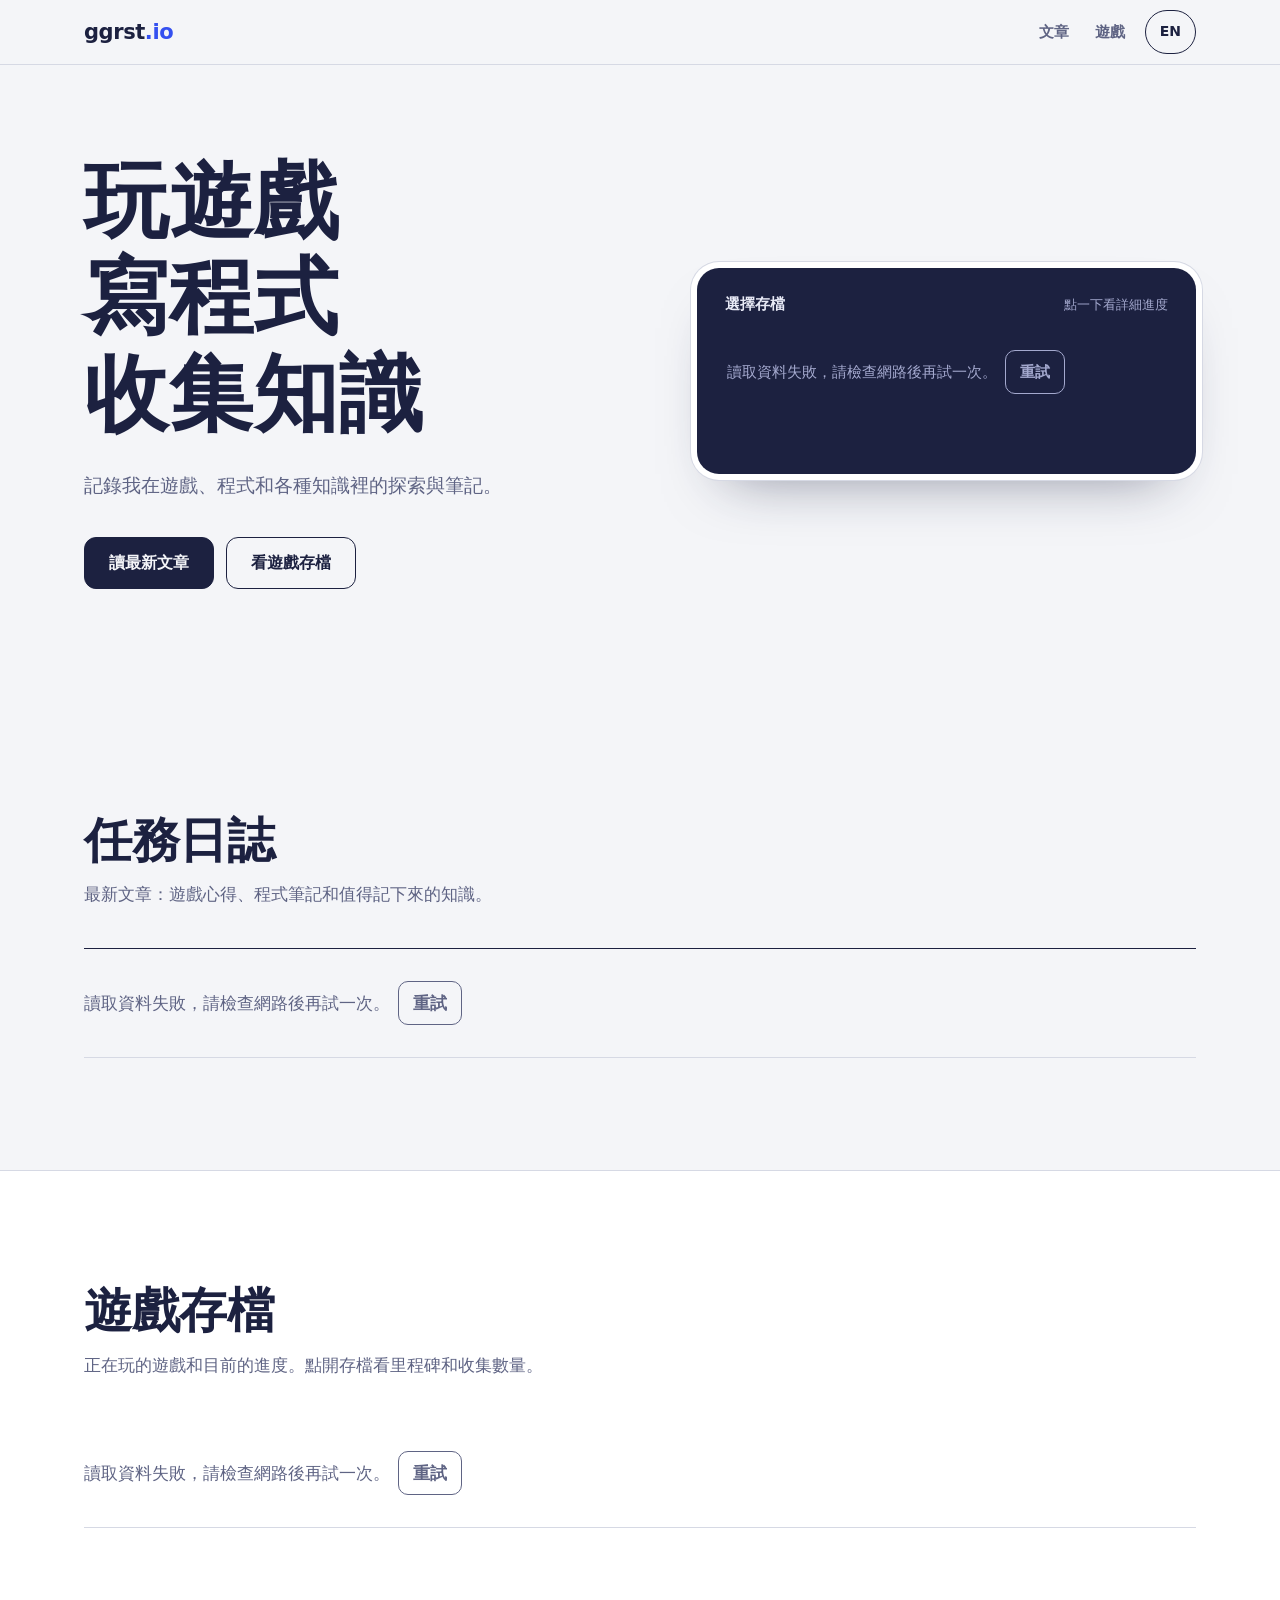
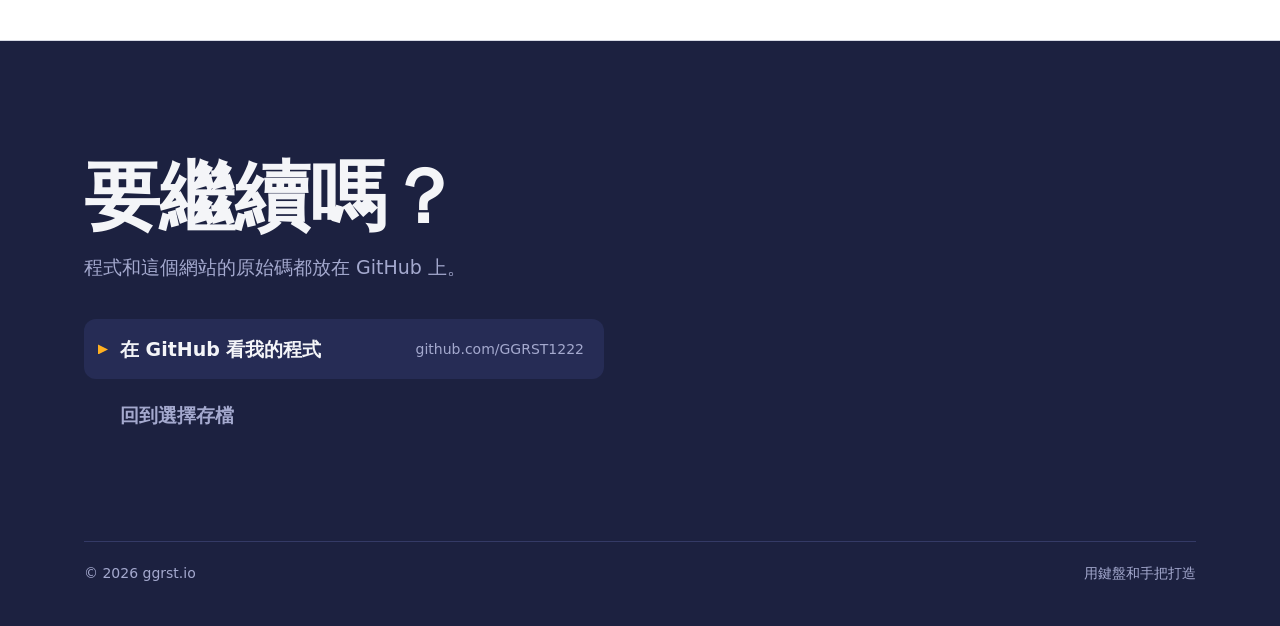
==== commit 5c604df3: "[version]: main [bugtrack id]: [priority]: P2 [problem]: code did not meet the coding-standards / we" ====
--- a/index.html
+++ b/index.html
@@ -3,6 +3,7 @@
 <head>
 <meta charset="utf-8">
 <meta name="viewport" content="width=device-width, initial-scale=1">
+<meta http-equiv="Content-Security-Policy" content="default-src 'self'; script-src 'self'; style-src 'self' 'unsafe-inline' https://fonts.googleapis.com; font-src https://fonts.gstatic.com; img-src 'self' data: https:; connect-src 'self'; object-src 'none'; base-uri 'none'; form-action 'none'">
 <title>ggrst.io</title>
 <meta name="description" content="ggrst.io：遊戲、程式、知識的部落格與遊戲存檔紀錄">
 <meta name="theme-color" content="#1C2140">
@@ -222,311 +223,6 @@
 </section>
 </main>
 
-<script>
-(function () {
-  'use strict';
-  var T = {
-    zh: {
-      langBtn: 'EN', langAria: 'Switch to English', langOther: 'en',
-      cta1Games: '看遊戲存檔',
-      slotMs: '里程碑', slotNoNote: '還沒有進度筆記',
-      game: '遊戲', code: '程式', know: '知識', all: '全部', filterAria: '依主題篩選文章',
-      noPosts: '第一篇文章還在寫。', noPostsLink: '先去看看遊戲存檔', noPostsCat: '這個主題還沒有文章。', showAll: '看全部文章',
-      read: '閱讀',
-      milestones: '里程碑', collect: '收集', lastNote: '最近進度', msDone: '已完成', msTodo: '未完成', newTab: '（在新分頁開啟）',
-      notStarted: '未開始', playing: '進行中', cleared: '已破關',
-      mapTitle: '海拉魯地圖：塔區進度', towersLabel: '已開塔', fullMap: '完整互動地圖',
-      st0: '未開塔', st1: '已開塔', st2: '已探索', mapNote: '示意圖，位置與比例為概略',
-      beast: '神獸', castle: '海拉魯城', start: '起點',
-      loadFail: '讀取資料失敗，請檢查網路後再試一次。', retry: '重試', loading: '讀取存檔中…'
-    },
-    en: {
-      skip: 'Skip to content', navAria: 'Main', navPosts: 'Posts', navGames: 'Games',
-      langBtn: '中文', langAria: '切換成中文', langOther: 'zh-Hant',
-      heroTitle: 'Play games\nWrite code\nCollect knowledge',
-      heroSub: 'Notes and explorations from games, code and everything worth knowing.',
-      cta1: 'Read the latest posts', cta2: 'See my save files', cta1Games: 'See my save files',
-      slotsTitle: 'Select a save file', slotsHint: 'Open one for details',
-      slotMs: 'Milestones', slotNoNote: 'No progress notes yet',
-      postsTitle: 'Quest log', postsSub: 'Latest posts: game notes, code notes and things worth knowing.',
-      game: 'Games', code: 'Code', know: 'Knowledge', all: 'All', filterAria: 'Filter posts by topic',
-      noPosts: 'The first post is still being written.', noPostsLink: 'See my save files meanwhile', noPostsCat: 'No posts on this topic yet.', showAll: 'Show all posts',
-      read: 'Read',
-      gamesTitle: 'Save files', gamesSub: 'What I am playing and how far I have got. Open a save for milestones and collections.',
-      milestones: 'Milestones', collect: 'Collection', lastNote: 'Latest', msDone: 'done', msTodo: 'not done',
-      notStarted: 'Not started', playing: 'Playing', cleared: 'Cleared',
-      mapTitle: 'Hyrule map: tower regions', towersLabel: 'Towers', fullMap: 'Full interactive map',
-      st0: 'Tower locked', st1: 'Tower active', st2: 'Explored', mapNote: 'Schematic, positions and scale are approximate',
-      beast: 'Divine Beast', castle: 'Hyrule Castle', start: 'Start',
-      contTitle: 'Continue?', contSub: 'My code, and the source of this site, live on GitHub.',
-      contGh: 'See my code on GitHub', contTop: 'Back to save select', newTab: ' (opens in a new tab)',
-      footer: 'Built with a keyboard and a controller',
-      loadFail: 'Could not load the data. Check your connection and try again.', retry: 'Try again', loading: 'Loading save files…'
-    }
-  };
-  // The Chinese copy lives in the HTML; harvest it so switching back restores it.
-  document.querySelectorAll('[data-i]').forEach(function (n) {
-    var k = n.getAttribute('data-i'); if (!(k in T.zh)) T.zh[k] = n.textContent;
-  });
-  T.zh.navAria = '主選單';
-
-  var REGIONS = [
-    ['hebra', '赫布拉', 'Hebra', ''], ['woodland', '森林', 'Woodland', ''], ['eldin', '艾爾汀', 'Eldin', 'beast'],
-    ['akkala', '阿卡萊', 'Akkala', ''], ['tabantha', '塔邦塔', 'Tabantha', 'beast'], ['ridgeland', '山丘', 'Ridgeland', ''],
-    ['central', '中央', 'Central', 'castle'], ['gerudo', '格魯德高地', 'Gerudo', ''], ['plateau', '初始台地', 'Great Plateau', 'start'],
-    ['lanayru', '拉聶爾', 'Lanayru', 'beast'], ['dueling', '雙子山', 'Dueling Peaks', ''], ['hateno', '哈特諾', 'Hateno', ''],
-    ['wasteland', '格魯德沙漠', 'Wasteland', 'beast'], ['lake', '海利亞湖', 'Lake', ''], ['faron', '費羅尼', 'Faron', '']
-  ];
-  var ARROW = '<svg class="ico" viewBox="0 0 24 24" fill="none" stroke="currentColor" stroke-width="2.4" stroke-linecap="round" stroke-linejoin="round" aria-hidden="true"><path d="M5 12h14M13 6l6 6-6 6"/></svg>';
-  var EXT = '<svg class="ico" viewBox="0 0 24 24" fill="none" stroke="currentColor" stroke-width="2.4" stroke-linecap="round" stroke-linejoin="round" aria-hidden="true"><path d="M7 17L17 7M9 7h8v8"/></svg>';
-  var CHEV = '<svg class="ico" viewBox="0 0 24 24" fill="none" stroke="currentColor" stroke-width="2.4" stroke-linecap="round" stroke-linejoin="round" aria-hidden="true"><path d="M6 9l6 6 6-6"/></svg>';
-  var CHECK = '<svg width="14" height="14" viewBox="0 0 24 24" fill="none" stroke="#FFB020" stroke-width="4" stroke-linecap="round" stroke-linejoin="round" aria-hidden="true"><path d="M5 12.5l4.5 4.5L19 7.5"/></svg>';
-
-  var S = { lang: 'zh', filter: 'all', games: null, posts: null, error: false };
-  try {
-    var l = localStorage.getItem('ggrst-lang'); if (l === 'en' || l === 'zh') S.lang = l;
-    localStorage.removeItem('ggrst-state-v1');
-  } catch (e) {}
-
-  function el(tag, attrs, kids) {
-    var n = document.createElement(tag);
-    if (attrs) for (var a in attrs) {
-      var v = attrs[a];
-      if (v == null || v === false) continue;
-      if (a === 'text') n.textContent = v;
-      else if (a === 'html') n.innerHTML = v;
-      else if (a.slice(0, 2) === 'on') n.addEventListener(a.slice(2), v);
-      else n.setAttribute(a, v);
-    }
-    (kids || []).forEach(function (c) { if (c) n.appendChild(typeof c === 'string' ? document.createTextNode(c) : c); });
-    return n;
-  }
-  function pick(o, zh) { if (!o) return ''; return (zh ? o.zh : o.en) || o.zh || o.en || ''; }
-  function clampN(v, max) { v = Number(v) || 0; return Math.max(0, Math.min(max || 0, v)); }
-
-  function gameStats(g) {
-    var ms = g.milestones || [], n = 0;
-    ms.forEach(function (m) { if (m.done) n++; });
-    var pct = ms.length ? Math.round(n / ms.length * 100) : 0;
-    var started = n > 0 || (g.collect || []).some(function (c) { return c.got > 0; }) ||
-      Object.keys(g.towers || {}).some(function (k) { return g.towers[k] > 0; }) || !!(g.note && (g.note.zh || g.note.en));
-    return { n: n, total: ms.length, pct: pct, state: pct === 100 ? 'cleared' : started ? 'playing' : 'notStarted' };
-  }
-
-  function fmtDate(iso, zh) {
-    var m = /^(\d{4})-(\d{2})-(\d{2})$/.exec(iso || '');
-    if (!m) return iso || '';
-    var d = new Date(+m[1], +m[2] - 1, +m[3]);
-    try { return new Intl.DateTimeFormat(zh ? 'zh-Hant-TW' : 'en', { year: 'numeric', month: 'short', day: 'numeric' }).format(d); }
-    catch (e) { return iso; }
-  }
-
-  function failMsg(t, cls) {
-    return el('p', { class: cls }, [t.loadFail, el('button', { type: 'button', text: t.retry, onclick: load })]);
-  }
-
-  var barsPainted = false;
-  function renderSlots(t, zh) {
-    var root = document.getElementById('slots');
-    root.innerHTML = '';
-    if (S.error) { root.appendChild(failMsg(t, 'screen-msg')); return; }
-    if (!S.games) { root.appendChild(el('p', { class: 'screen-msg', text: t.loading })); return; }
-    root.removeAttribute('aria-busy');
-    var bars = [];
-    S.games.forEach(function (g, idx) {
-      var s = gameStats(g), name = pick(g.name, zh);
-      var note = pick(g.note, zh).trim().split('\n')[0];
-      var fill = el('i');
-      bars.push([fill, s.pct]);
-      root.appendChild(el('button', { type: 'button', class: 'slot',
-        'aria-label': name + '，' + s.pct + '%，' + t[s.state],
-        onclick: function () { openSave(g.id); } }, [
-        el('span', { class: 'no', 'aria-hidden': 'true', text: String(idx + 1) }),
-        el('span', { class: 'nm', text: name }),
-        el('span', { class: 'pc' + (s.pct === 100 ? ' done' : ''), text: s.pct + '%' }),
-        el('span', { class: 'meta', text: t.slotMs + ' ' + s.n + '/' + s.total + '　' + (note || t.slotNoNote) }),
-        el('span', { class: 'sbar', 'aria-hidden': 'true' }, [fill])
-      ]));
-    });
-    var apply = function () { bars.forEach(function (b) { b[0].style.transform = 'scaleX(' + b[1] / 100 + ')'; }); };
-    if (!barsPainted) { barsPainted = true; requestAnimationFrame(function () { requestAnimationFrame(apply); }); }
-    else { bars.forEach(function (b) { b[0].style.transition = 'none'; }); apply(); }
-  }
-
-  function openSave(id) {
-    var d = document.getElementById('g-' + id);
-    if (!d) return;
-    d.open = true;
-    d.scrollIntoView({ block: 'start' });
-    d.classList.remove('flash'); void d.offsetWidth; d.classList.add('flash');
-    d.querySelector('summary').focus({ preventScroll: true });
-  }
-
-  function renderMap(g, t, zh) {
-    var towers = g.towers || {}, labels = [t.st0, t.st1, t.st2], on = 0;
-    var grid = el('div', { class: 'map', role: 'list', 'aria-label': t.mapTitle });
-    REGIONS.forEach(function (r) {
-      var s = clampN(towers[r[0]], 2); if (s > 0) on++;
-      var st = el('span', { class: 'st' }, [labels[s]]);
-      if (r[3]) st.appendChild(el('span', { class: 'mark', text: t[r[3]] }));
-      grid.appendChild(el('div', { class: 'reg', role: 'listitem', 'data-s': String(s), style: 'grid-area:' + r[0] }, [
-        el('span', {}, [el('span', { class: 'nm', text: zh ? r[1] : r[2] }), el('span', { class: 'sb', text: zh ? r[2] : r[1], lang: zh ? 'en' : 'zh-Hant' })]),
-        st
-      ]));
-    });
-    var ext = el('a', { class: 'ext', href: 'https://game8.co/games/LoZ-BotW/archives/292501', target: '_blank', rel: 'noopener' },
-      [t.fullMap, el('span', { html: EXT }), el('span', { class: 'sr', text: t.newTab })]);
-    return el('div', { class: 'save-map' }, [
-      el('div', { class: 'map-head' }, [
-        el('h4', { text: t.mapTitle }),
-        el('div', { style: 'display:flex;flex-wrap:wrap;align-items:center;gap:12px' }, [
-          el('span', { class: 'tally' }, [t.towersLabel + ' ', el('b', { text: String(on) }), ' / 15']), ext
-        ])
-      ]),
-      grid,
-      el('div', { class: 'legend', 'aria-hidden': 'true' }, [
-        el('span', {}, [el('i', { class: 'sw', style: 'background:var(--card)' }), el('b', { text: t.st0 })]),
-        el('span', {}, [el('i', { class: 'sw', style: 'background:var(--amber);border-color:var(--amber)' }), el('b', { text: t.st1 })]),
-        el('span', {}, [el('i', { class: 'sw', style: 'background:var(--ink);border-color:var(--ink)' }), el('b', { text: t.st2 })]),
-        el('span', { class: 'fine', text: t.mapNote })
-      ])
-    ]);
-  }
-
-  function renderSaves(t, zh) {
-    var root = document.getElementById('saves');
-    var openIds = {};
-    root.querySelectorAll('details[open]').forEach(function (d) { openIds[d.id] = true; });
-    root.innerHTML = '';
-    if (S.error) { root.appendChild(failMsg(t, 'state')); return; }
-    if (!S.games) return;
-    S.games.forEach(function (g, idx) {
-      var s = gameStats(g), name = pick(g.name, zh), alt = zh ? g.name.en : g.name.zh;
-      var fill = el('i', { style: 'transform:scaleX(' + s.pct / 100 + ')' });
-      var info = el('span', { class: 'info' }, [el('span', { class: 'status' + (s.state === 'cleared' ? ' done' : s.state === 'playing' ? ' go' : ''), text: t[s.state] })]);
-      if (g.platform) info.appendChild(el('span', { text: g.platform }));
-      info.appendChild(el('span', { class: 'num', text: t.milestones + ' ' + s.n + '/' + s.total }));
-
-      var ms = el('ul', { class: 'ms' });
-      (g.milestones || []).forEach(function (m) {
-        ms.appendChild(el('li', { class: m.done ? 'done' : null }, [
-          el('span', { class: 'box', 'aria-hidden': 'true', html: m.done ? CHECK : '' }),
-          el('span', { class: 'lbl' }, [pick(m, zh), el('span', { class: 'sr', text: (zh ? '，' : ', ') + (m.done ? t.msDone : t.msTodo) })])
-        ]));
-      });
-      var left = el('div', {}, [el('h4', { class: 'group-t', text: t.milestones }), ms]);
-      var note = pick(g.note, zh).trim();
-      if (note) left.appendChild(el('div', {}, [el('h4', { class: 'group-t', style: 'margin-top:22px', text: t.lastNote }), el('p', { class: 'note', style: 'margin:0', text: note })]));
-
-      var right = null;
-      if ((g.collect || []).length) {
-        var coll = el('div', { class: 'coll' });
-        g.collect.forEach(function (c) {
-          var got = clampN(c.got, c.max);
-          coll.appendChild(el('div', { class: 'crow' }, [
-            el('span', { text: pick(c, zh) }),
-            el('b', { text: got + ' / ' + c.max }),
-            el('span', { class: 'mini', 'aria-hidden': 'true' }, [el('i', { style: 'transform:scaleX(' + (c.max ? got / c.max : 0) + ')' })])
-          ]));
-        });
-        right = el('div', {}, [el('h4', { class: 'group-t', text: t.collect }), coll]);
-      }
-
-      var body = el('div', { class: 'save-body' }, [left, right, g.map === 'botw' ? renderMap(g, t, zh) : null]);
-      var d = el('details', { class: 'save', id: 'g-' + g.id }, [
-        el('summary', {}, [
-          el('span', { class: 'no', 'aria-hidden': 'true', text: String(idx + 1) }),
-          el('span', {}, [el('h3', {}, [name, el('span', { class: 'alt', text: alt })]), info]),
-          el('span', { class: 'pc', text: s.pct + '%' }),
-          el('span', { class: 'chev', html: CHEV }),
-          el('span', { class: 'gbar' + (s.pct === 100 ? ' done' : ''), role: 'progressbar', 'aria-label': name, 'aria-valuemin': '0', 'aria-valuemax': '100', 'aria-valuenow': String(s.pct) }, [fill])
-        ]),
-        body
-      ]);
-      if (openIds[d.id]) d.open = true;
-      root.appendChild(d);
-    });
-  }
-
-  function renderPosts(t, zh) {
-    var list = document.getElementById('postList'), f = document.getElementById('filters');
-    list.innerHTML = ''; f.innerHTML = '';
-    var cta1 = document.getElementById('cta1'), cta2 = document.getElementById('cta2');
-    if (S.error) { f.hidden = true; list.appendChild(el('li', {}, [failMsg(t, 'state')])); return; }
-    if (!S.posts) return;
-    var posts = S.posts.slice().sort(function (a, b) { return (b.date || '').localeCompare(a.date || ''); });
-    var hasPosts = posts.length > 0;
-    // No posts yet: the hero sends people to the saves instead of an empty log.
-    cta1.href = hasPosts ? '#posts' : '#games';
-    cta1.textContent = hasPosts ? t.cta1 : t.cta1Games;
-    cta2.hidden = !hasPosts;
-    f.hidden = !hasPosts;
-    if (!hasPosts) {
-      list.appendChild(el('li', {}, [el('p', { class: 'state' }, [t.noPosts + ' ', el('a', { href: '#games', text: t.noPostsLink })])]));
-      return;
-    }
-    f.setAttribute('aria-label', t.filterAria);
-    ['all', 'game', 'code', 'know'].forEach(function (c) {
-      f.appendChild(el('button', { type: 'button', 'aria-pressed': S.filter === c ? 'true' : 'false', text: t[c],
-        onclick: function () { S.filter = c; renderPosts(T[S.lang], S.lang === 'zh'); f.querySelector('[aria-pressed="true"]').focus(); } }));
-    });
-    var shown = posts.filter(function (p) { return S.filter === 'all' || p.cat === S.filter; });
-    if (!shown.length) {
-      list.appendChild(el('li', {}, [el('p', { class: 'state' }, [t.noPostsCat + ' ', el('a', { href: '#posts', text: t.showAll,
-        onclick: function (e) { e.preventDefault(); S.filter = 'all'; renderPosts(T[S.lang], S.lang === 'zh'); } })])]));
-      return;
-    }
-    shown.forEach(function (p) {
-      var cat = T[S.lang][p.cat] ? p.cat : 'know';
-      list.appendChild(el('li', { class: 'quest' }, [
-        el('a', { href: 'post.html?p=' + encodeURIComponent(p.slug) }, [
-          el('span', { class: 'when' }, [
-            el('span', { class: 'cat' }, [el('i', { class: cat, style: cat === 'know' ? null : 'background:' + (cat === 'game' ? 'var(--amber)' : 'var(--cobalt)') }), t[cat]]),
-            el('time', { datetime: p.date, class: 'num', text: fmtDate(p.date, zh) })
-          ]),
-          el('span', {}, [el('h3', { text: pick(p.title, zh) }), pick(p.excerpt, zh) ? el('p', { text: pick(p.excerpt, zh) }) : null]),
-          el('span', { class: 'go', 'aria-hidden': 'true', html: ARROW })
-        ])
-      ]));
-    });
-  }
-
-  function render() {
-    var zh = S.lang === 'zh', t = T[S.lang];
-    document.documentElement.lang = zh ? 'zh-Hant' : 'en';
-    document.querySelectorAll('[data-i]').forEach(function (n) { var v = t[n.getAttribute('data-i')]; if (v != null) n.textContent = v; });
-    document.querySelectorAll('[data-i-aria]').forEach(function (n) { n.setAttribute('aria-label', t[n.getAttribute('data-i-aria')]); });
-    var lb = document.getElementById('langBtn');
-    lb.textContent = t.langBtn; lb.setAttribute('aria-label', t.langAria); lb.setAttribute('lang', t.langOther);
-    renderSlots(t, zh); renderSaves(t, zh); renderPosts(t, zh);
-  }
-
-  function getJSON(url) {
-    return fetch(url, { cache: 'no-cache' }).then(function (r) { if (!r.ok) throw new Error(r.status); return r.json(); });
-  }
-  function load() {
-    S.error = false; S.games = null; render();
-    Promise.all([getJSON('data/games.json'), getJSON('data/posts.json')]).then(function (res) {
-      S.games = Array.isArray(res[0]) ? res[0] : [];
-      S.posts = Array.isArray(res[1]) ? res[1] : [];
-      render();
-      if (/^#g-/.test(location.hash)) openSave(location.hash.slice(3));
-    }).catch(function () { S.error = true; render(); });
-  }
-
-  document.getElementById('langBtn').addEventListener('click', function () {
-    S.lang = S.lang === 'zh' ? 'en' : 'zh';
-    try { localStorage.setItem('ggrst-lang', S.lang); } catch (e) {}
-    render();
-  });
-
-  // Keep anchor jumps clear of the sticky header whatever its height.
-  var hdr = document.getElementById('hdr');
-  function setHdr() { document.documentElement.style.setProperty('--hdr', hdr.offsetHeight + 'px'); }
-  if ('ResizeObserver' in window) new ResizeObserver(setHdr).observe(hdr); else setHdr();
-
-  load();
-})();
-</script>
+<script src="assets/home.js"></script>
 </body>
 </html>
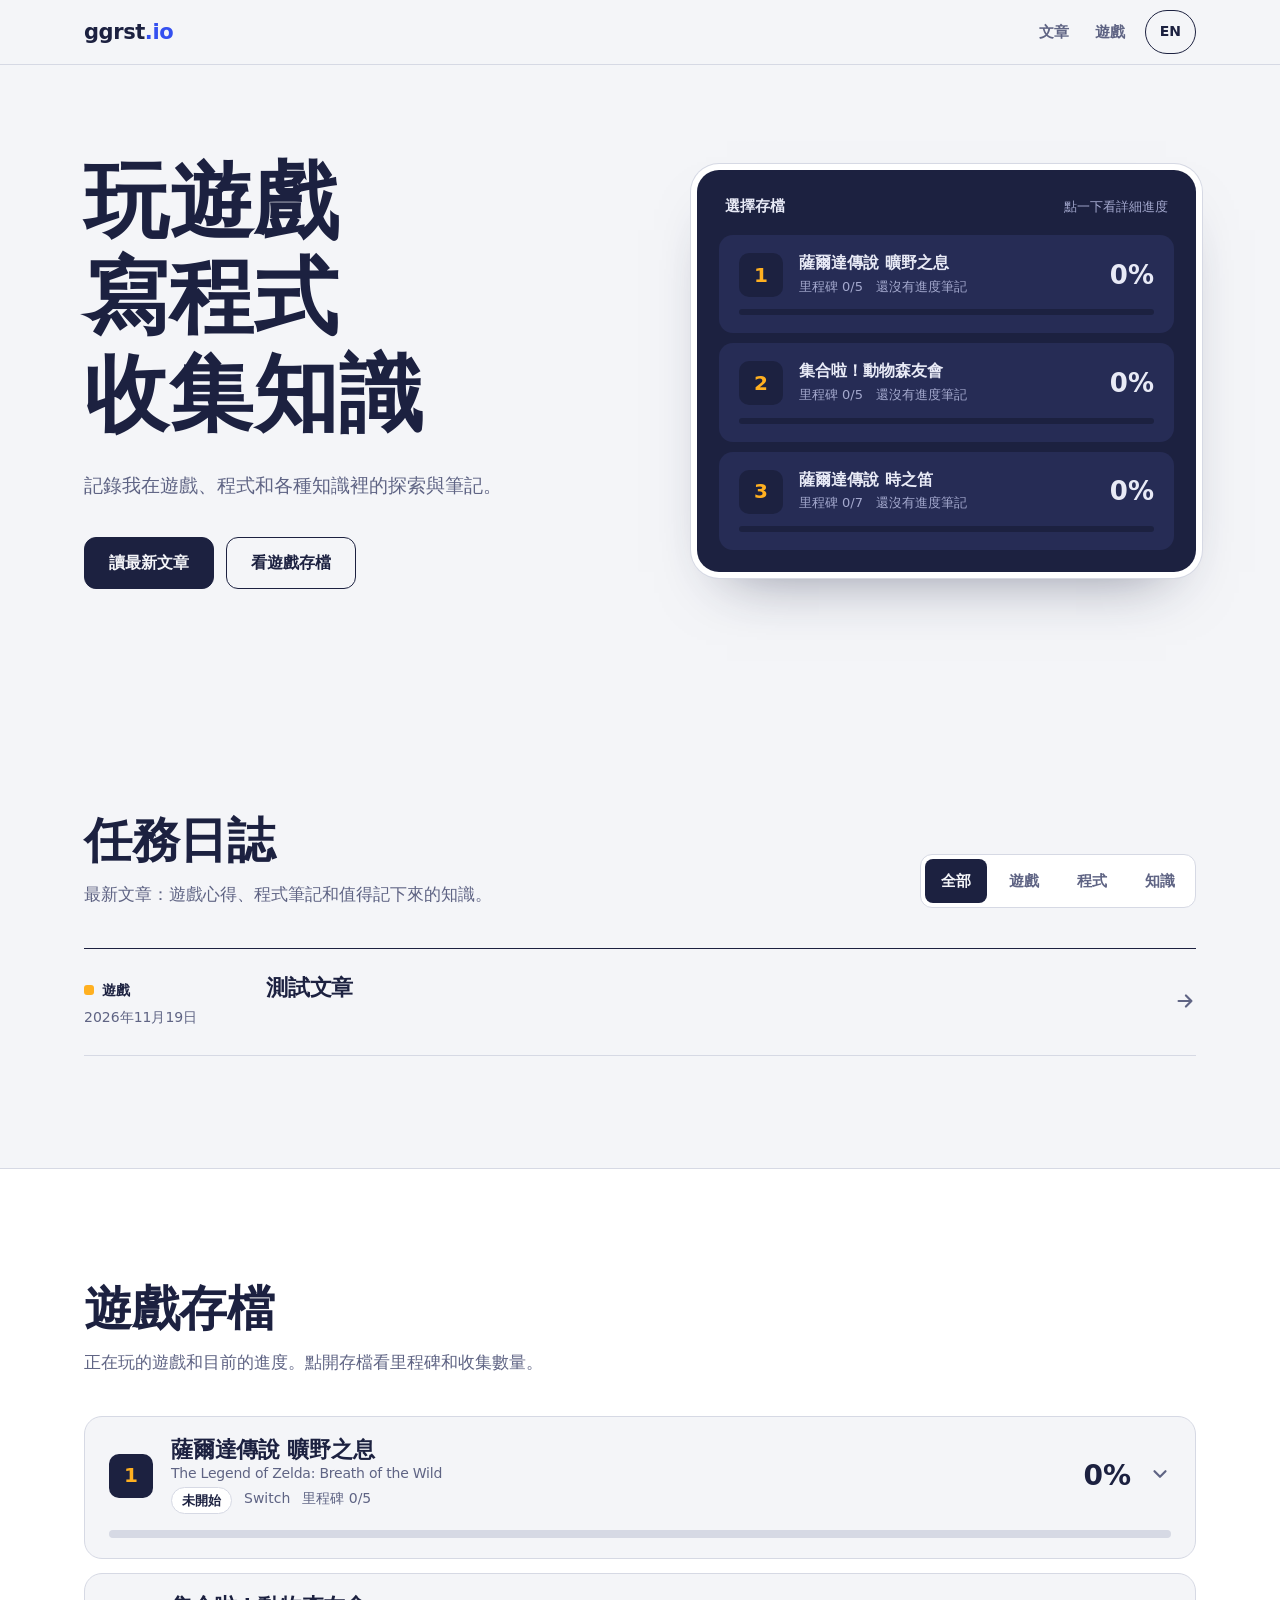
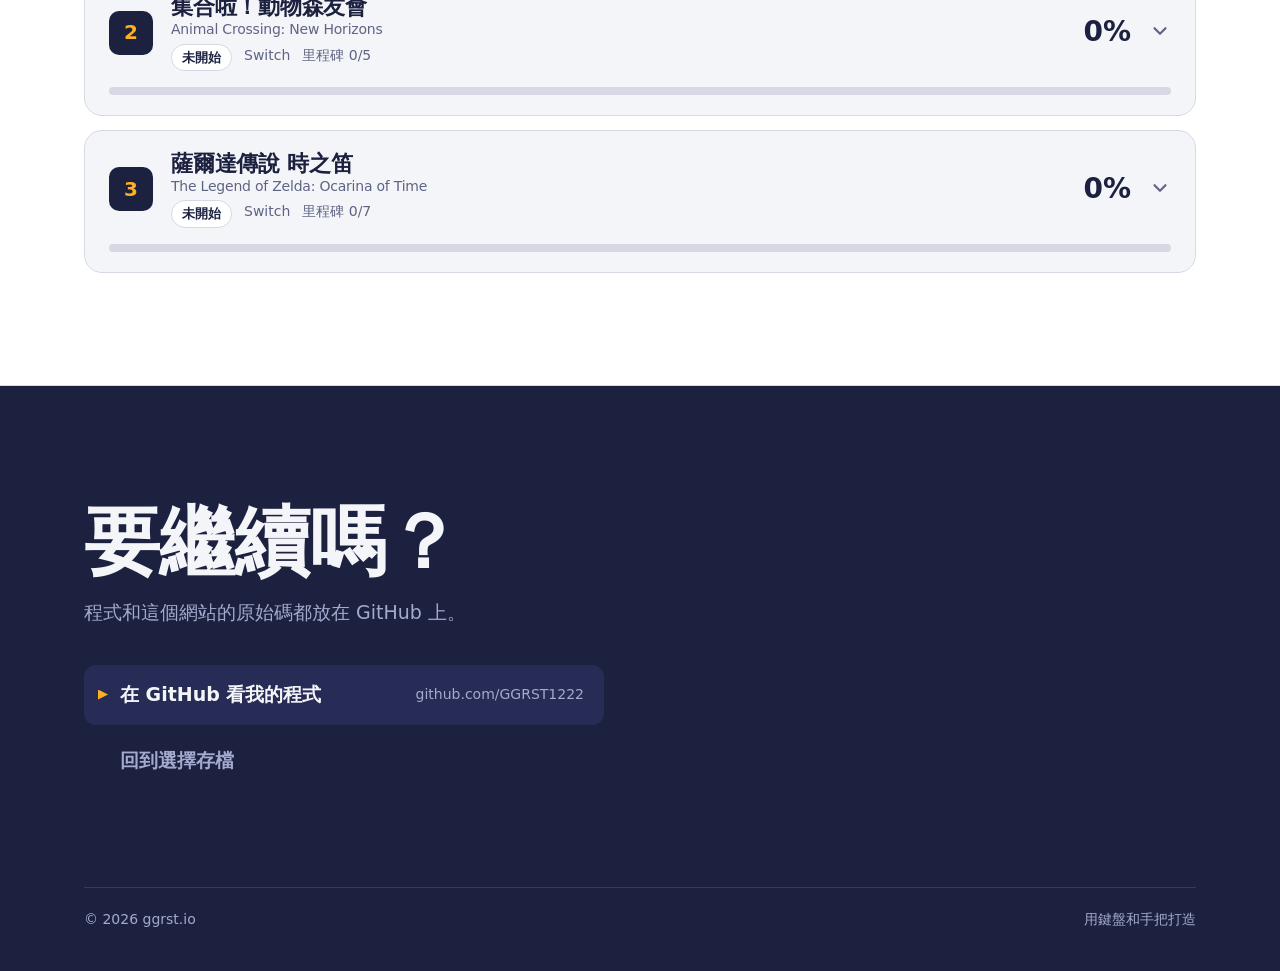
==== commit 8e9c1d66: "[version]: main [bugtrack id]: [priority]: P2 [problem]: every post shared the same post.html?p= URL" ====
--- a/index.html
+++ b/index.html
@@ -6,12 +6,21 @@
 <meta http-equiv="Content-Security-Policy" content="default-src 'self'; script-src 'self'; style-src 'self' 'unsafe-inline' https://fonts.googleapis.com; font-src https://fonts.gstatic.com; img-src 'self' data: https:; connect-src 'self'; object-src 'none'; base-uri 'none'; form-action 'none'">
 <title>ggrst.io</title>
 <meta name="description" content="ggrst.io：遊戲、程式、知識的部落格與遊戲存檔紀錄">
+<link rel="canonical" href="https://ggrst.io/">
+<meta property="og:type" content="website">
+<meta property="og:site_name" content="ggrst.io">
+<meta property="og:locale" content="zh_TW">
+<meta property="og:title" content="ggrst.io">
+<meta property="og:description" content="遊戲、程式、知識的部落格與遊戲存檔紀錄">
+<meta property="og:url" content="https://ggrst.io/">
+<meta name="twitter:card" content="summary">
 <meta name="theme-color" content="#1C2140">
 <link rel="icon" href="assets/favicon.svg" type="image/svg+xml">
 <link rel="preconnect" href="https://fonts.googleapis.com">
 <link rel="preconnect" href="https://fonts.gstatic.com" crossorigin>
 <link href="https://fonts.googleapis.com/css2?family=Archivo:wdth,wght@62..125,400..900&family=Noto+Sans+TC:wght@400;500;700;900&display=swap" rel="stylesheet">
 <link rel="stylesheet" href="assets/site.css">
+<link rel="alternate" type="application/rss+xml" title="ggrst.io" href="/feed.xml">
 <style>
 section{padding:112px 0}
 h2{font-size:clamp(32px,4vw,48px);font-stretch:112%}
@@ -97,6 +106,10 @@
 .crow b{font-variant-numeric:tabular-nums}
 .crow .mini{grid-column:1/-1;height:4px;border-radius:99px;background:var(--line);overflow:hidden}
 .crow .mini i{display:block;height:100%;background:var(--cobalt);transform-origin:left}
+.related{margin:0;padding:0;list-style:none;display:grid;gap:6px}
+.related a{display:flex;justify-content:space-between;gap:12px;align-items:baseline;min-height:44px;padding:10px 14px;border-radius:10px;background:var(--card);border:1px solid var(--line);font-weight:700;text-decoration:none}
+.related a:hover{border-color:var(--cobalt);color:var(--cobalt)}
+.related time{flex:none;font-size:13px;font-weight:500;color:var(--mute)}
 .note{margin:22px 0 0;padding:14px 16px;border-radius:12px;background:var(--card);border:1px solid var(--line);white-space:pre-line}
 .save-map{grid-column:1/-1}
 
@@ -223,6 +236,7 @@
 </section>
 </main>
 
+<script src="assets/site-data.js"></script>
 <script src="assets/home.js"></script>
 </body>
 </html>
--- a/assets/site.css
+++ b/assets/site.css
@@ -3,7 +3,11 @@
   --paper:#F4F5F8; --card:#FFFFFF; --ink:#1C2140; --cobalt:#3450F0; --amber:#FFB020;
   --mute:#5F6484; --line:#D6D9E4; --screen:#1C2140; --screen-2:#262C55; --on-screen:#E8EAF6; --on-screen-mute:#A4A9CE;
   --danger:#C42B3B;
+  /* code colors, each 7:1 or better on --screen */
+  --code-keyword:#FFB020; --code-string:#9EE6B8; --code-number:#FF9EB1; --code-title:#A9B8FF;
+  --code-type:#7FD8F0; --code-attr:#FFD38A; --code-meta:#C9B8FF;
   --sans:'Archivo','Noto Sans TC',system-ui,sans-serif;
+  --mono:ui-monospace,SFMono-Regular,Consolas,'Noto Sans TC',monospace;
   --hdr:68px;
 }
 *{box-sizing:border-box}
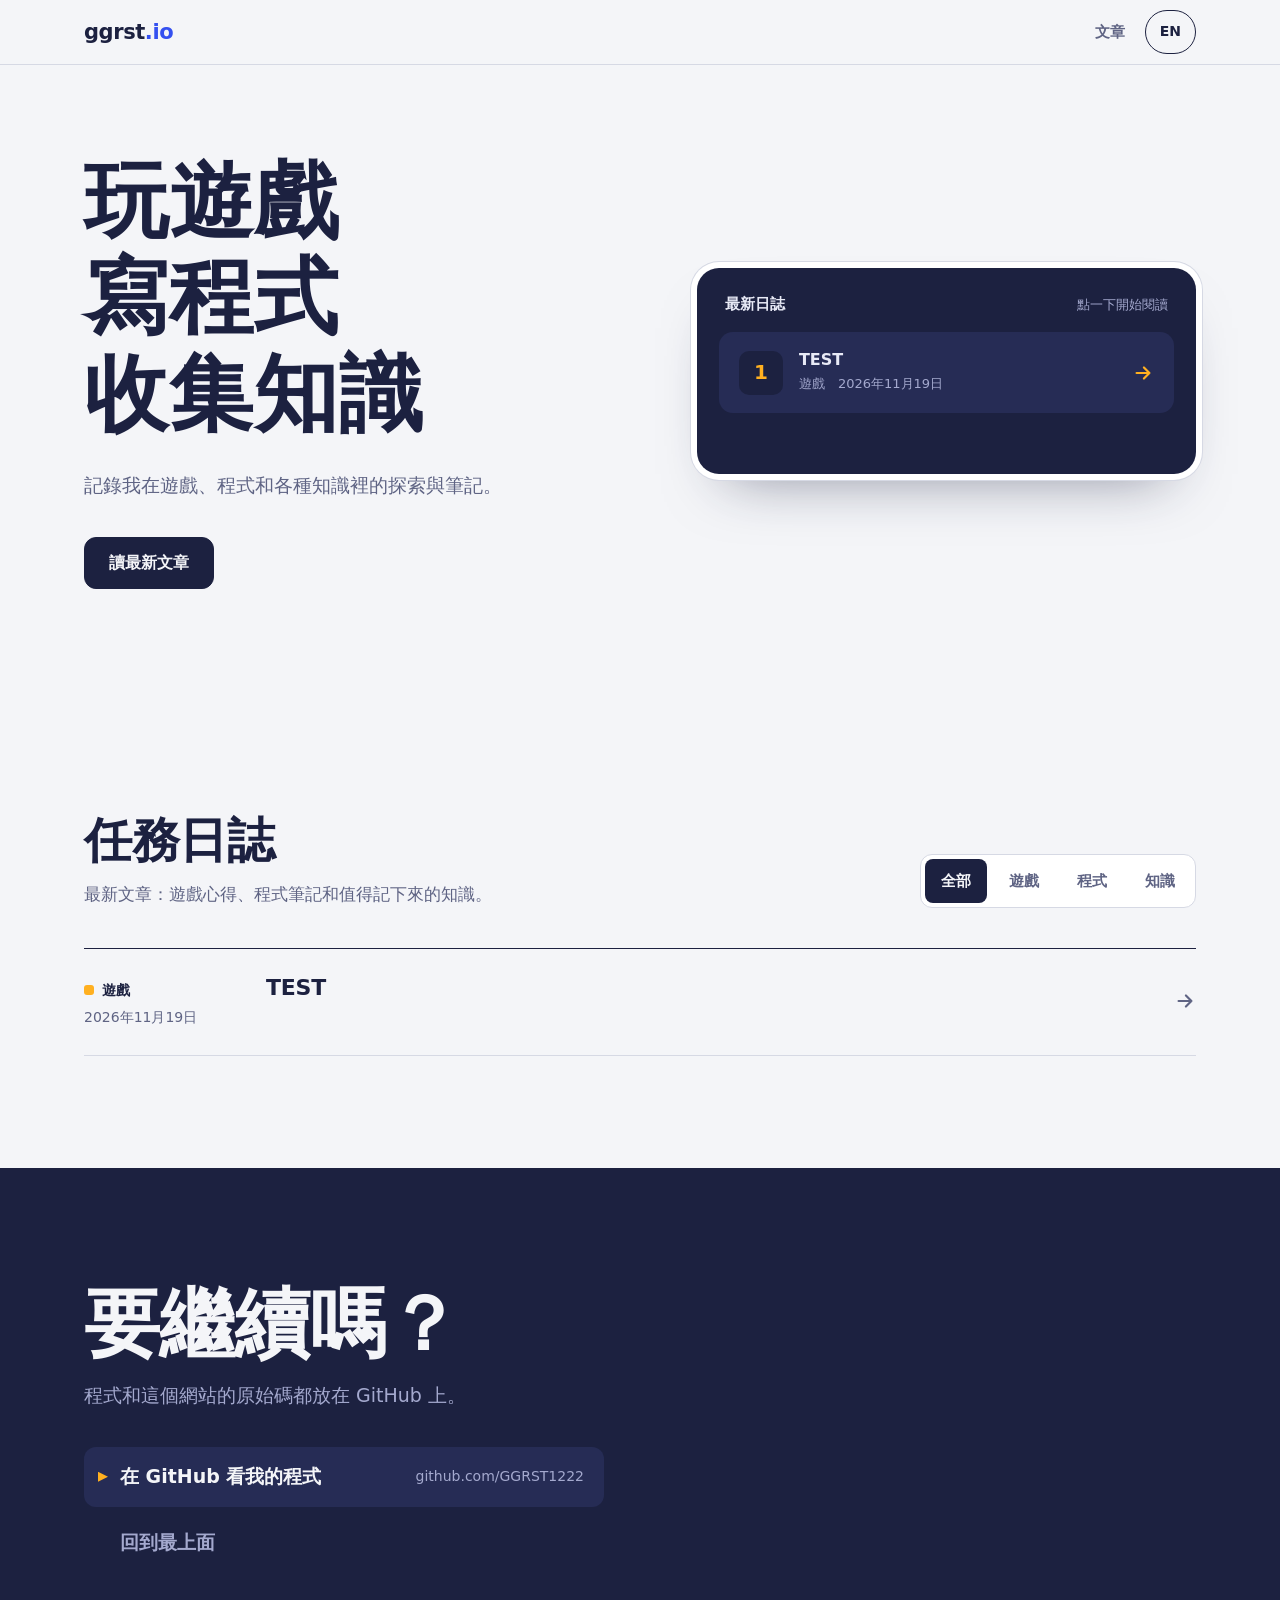
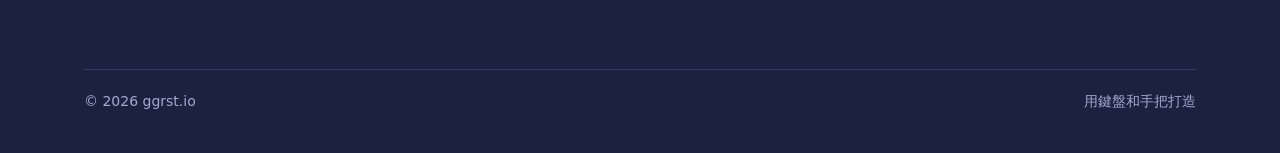
==== commit a4778b5e: "[version]: main [bugtrack id]: [priority]: P1 [problem]: game progress was public: data/games.json s" ====
--- a/index.html
+++ b/index.html
@@ -3,7 +3,7 @@
 <head>
 <meta charset="utf-8">
 <meta name="viewport" content="width=device-width, initial-scale=1">
-<meta http-equiv="Content-Security-Policy" content="default-src 'self'; script-src 'self'; style-src 'self' 'unsafe-inline' https://fonts.googleapis.com; font-src https://fonts.gstatic.com; img-src 'self' data: https:; connect-src 'self'; object-src 'none'; base-uri 'none'; form-action 'none'">
+<meta http-equiv="Content-Security-Policy" content="default-src 'self'; script-src 'self'; style-src 'self' 'unsafe-inline' https://fonts.googleapis.com; font-src https://fonts.gstatic.com; img-src 'self' data: https:; connect-src 'self' https://api.github.com; object-src 'none'; base-uri 'none'; form-action 'none'">
 <title>ggrst.io</title>
 <meta name="description" content="ggrst.io：遊戲、程式、知識的部落格與遊戲存檔紀錄">
 <link rel="canonical" href="https://ggrst.io/">
@@ -46,6 +46,8 @@
 .slot .nm{font-weight:700;font-size:16px;line-height:1.3;min-width:0}
 .slot .pc{grid-row:1/3;grid-column:3;font-weight:900;font-size:26px;font-stretch:90%;font-variant-numeric:tabular-nums}
 .slot .pc.done{color:var(--amber)}
+a.slot{text-decoration:none}
+.slot .go{grid-row:1/3;grid-column:3;color:var(--amber);font-size:22px;display:flex}
 .slot .meta{font-size:13px;color:var(--on-screen-mute);min-width:0;white-space:nowrap;overflow:hidden;text-overflow:ellipsis}
 .slot .sbar{grid-column:1/4;height:6px;border-radius:99px;background:var(--screen);overflow:hidden;margin-top:10px}
 .slot .sbar i,.gbar i{display:block;height:100%;background:var(--amber);border-radius:99px;transform-origin:left;transform:scaleX(0);transition:transform .9s cubic-bezier(.2,.8,.2,1)}
@@ -174,7 +176,7 @@
 <a href="#top" class="logo" aria-label="ggrst.io">ggrst<span>.io</span></a>
 <nav class="site-nav" aria-label="主選單" data-i-aria="navAria">
 <a href="#posts" data-i="navPosts">文章</a>
-<a href="#games" data-i="navGames">遊戲</a>
+<a href="#games" data-i="navGames" id="navGamesLink" hidden>遊戲</a>
 <button class="lang-btn" id="langBtn" type="button" lang="en" aria-label="Switch to English">EN</button>
 </nav>
 </div>
@@ -190,13 +192,13 @@
 <p data-i="heroSub">記錄我在遊戲、程式和各種知識裡的探索與筆記。</p>
 <div class="hero-links">
 <a href="#posts" class="btn btn-solid" id="cta1" data-i="cta1">讀最新文章</a>
-<a href="#games" class="btn btn-line" id="cta2" data-i="cta2">看遊戲存檔</a>
+<a href="#games" class="btn btn-line" id="cta2" data-i="cta2" hidden>看遊戲存檔</a>
 </div>
 </div>
 <div class="screen">
-<div class="screen-head"><span data-i="slotsTitle">選擇存檔</span><small data-i="slotsHint">點一下看詳細進度</small></div>
+<div class="screen-head"><span id="slotsTitle">最新日誌</span><small id="slotsHint">點一下開始閱讀</small></div>
 <div class="slots" id="slots" aria-busy="true">
-<noscript><p class="screen-msg">存檔畫面需要 JavaScript 才能顯示。</p></noscript>
+<noscript><p class="screen-msg">最新日誌需要 JavaScript 才能顯示，可以直接看下面的任務日誌。</p></noscript>
 </div>
 </div>
 </div>
@@ -215,7 +217,7 @@
 </div>
 </section>
 
-<section id="games">
+<section id="games" hidden>
 <div class="wrap">
 <h2 data-i="gamesTitle">遊戲存檔</h2>
 <p class="lede" data-i="gamesSub">正在玩的遊戲和目前的進度。點開存檔看里程碑和收集數量。</p>
@@ -229,7 +231,7 @@
 <p class="lede" data-i="contSub">程式和這個網站的原始碼都放在 GitHub 上。</p>
 <ul class="menu">
 <li><a href="https://github.com/GGRST1222" rel="me noopener" target="_blank"><span data-i="contGh">在 GitHub 看我的程式</span><small>github.com/GGRST1222<span class="sr" data-i="newTab">（在新分頁開啟）</span></small></a></li>
-<li><a href="#top"><span data-i="contTop">回到選擇存檔</span></a></li>
+<li><a href="#top"><span data-i="contTop">回到最上面</span></a></li>
 </ul>
 <footer><span>© 2026 ggrst.io</span><span data-i="footer">用鍵盤和手把打造</span></footer>
 </div>
